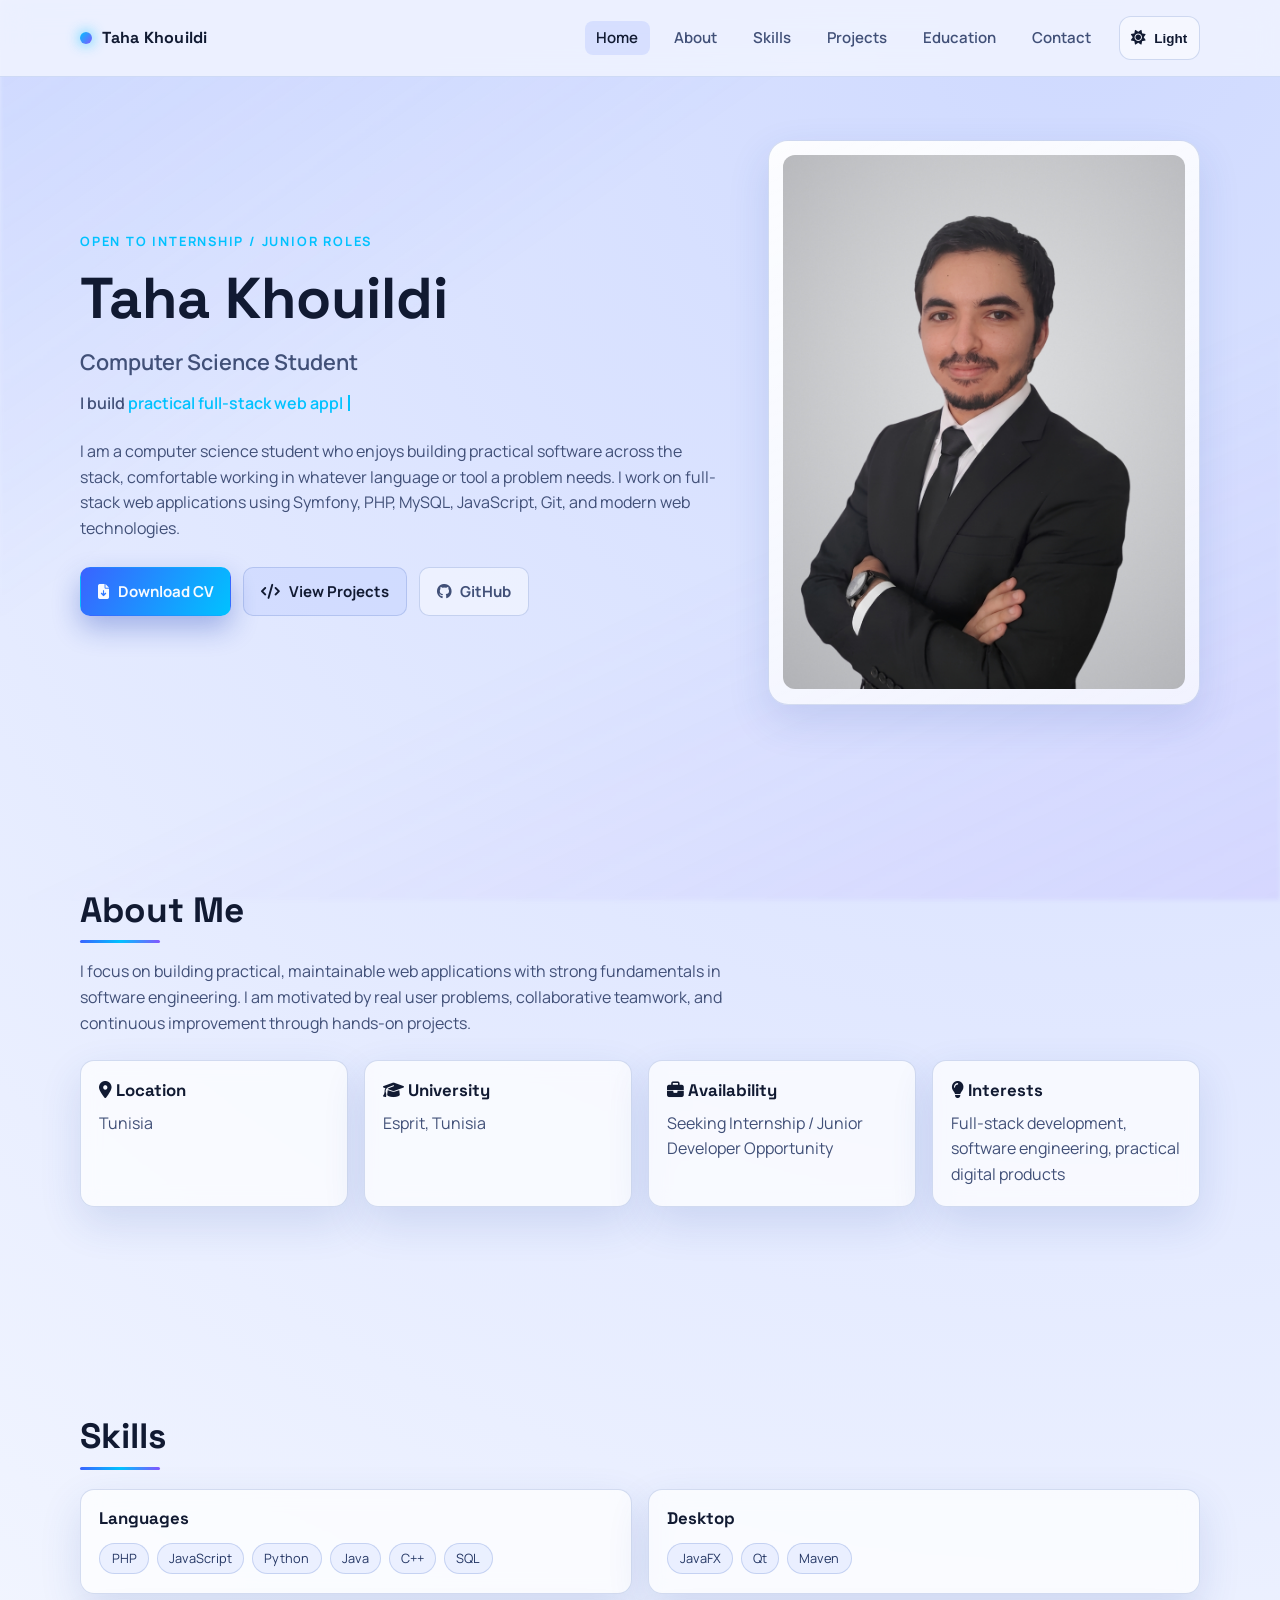
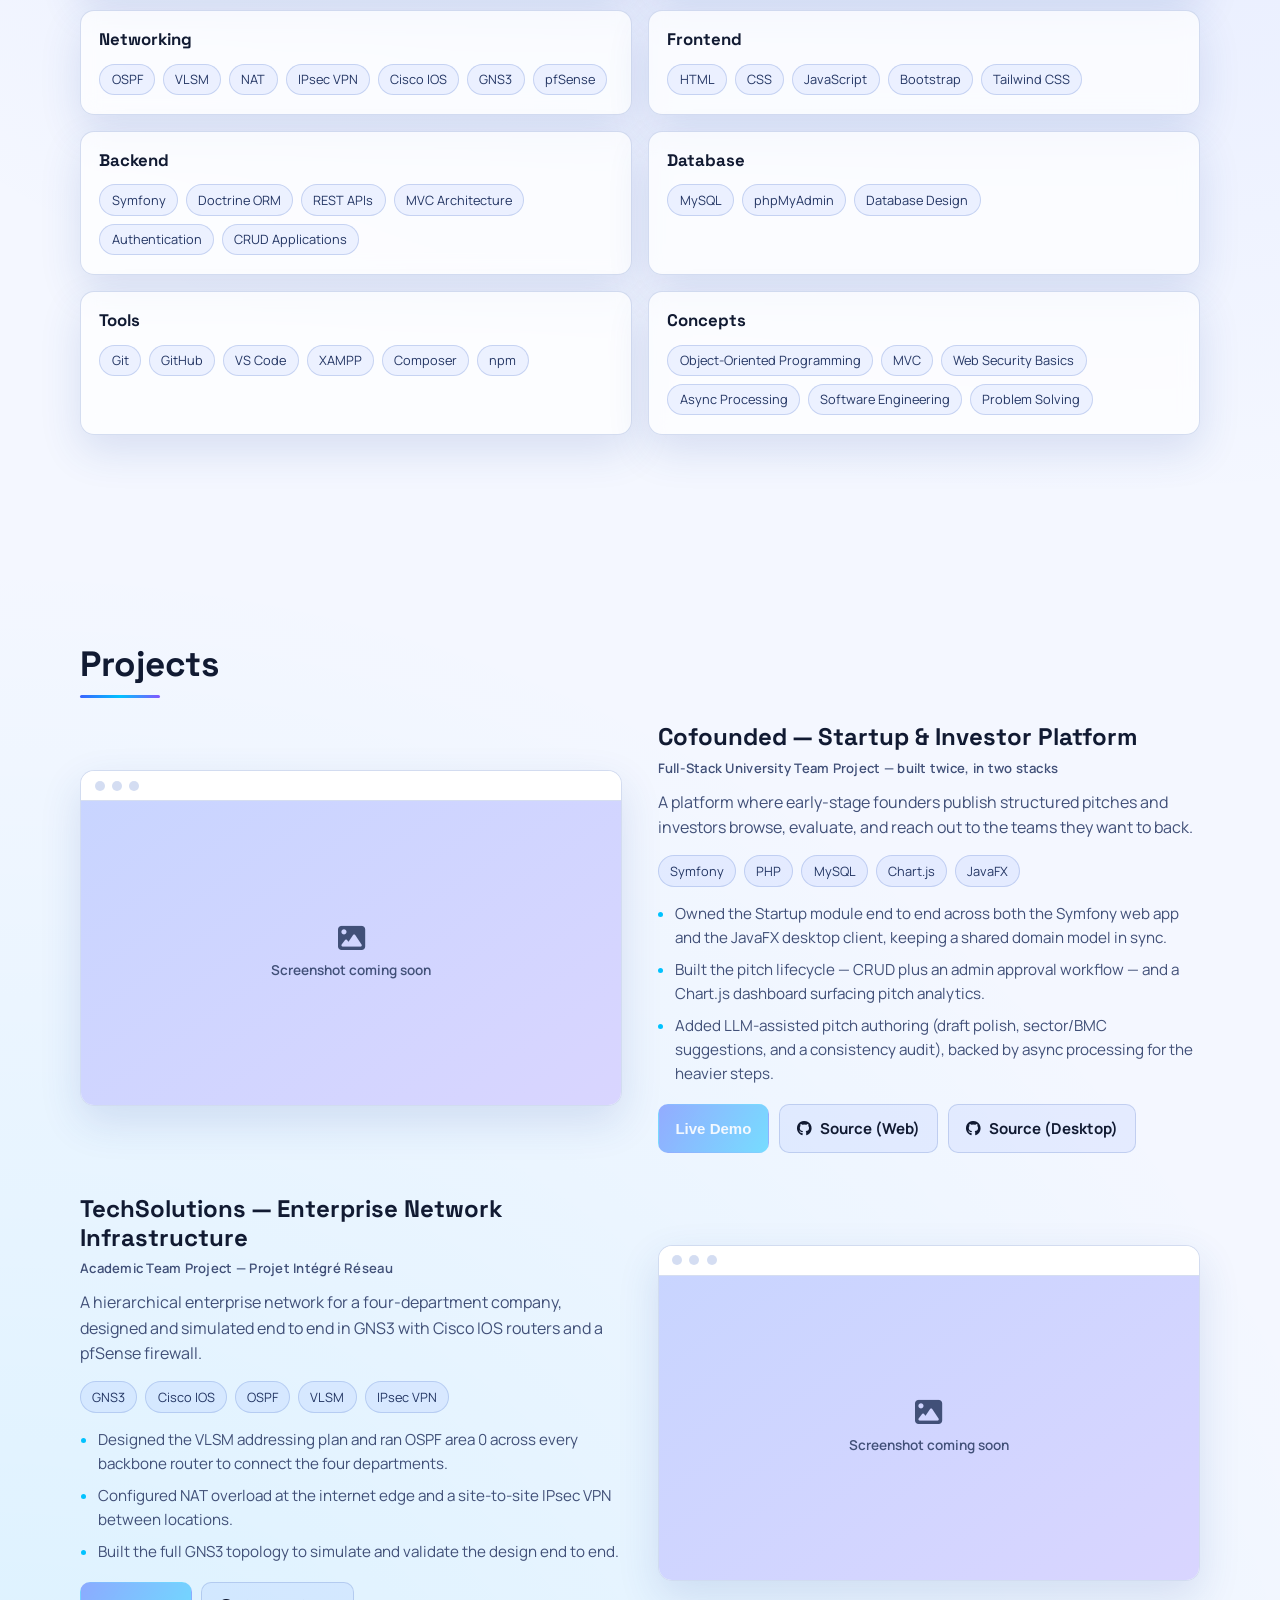
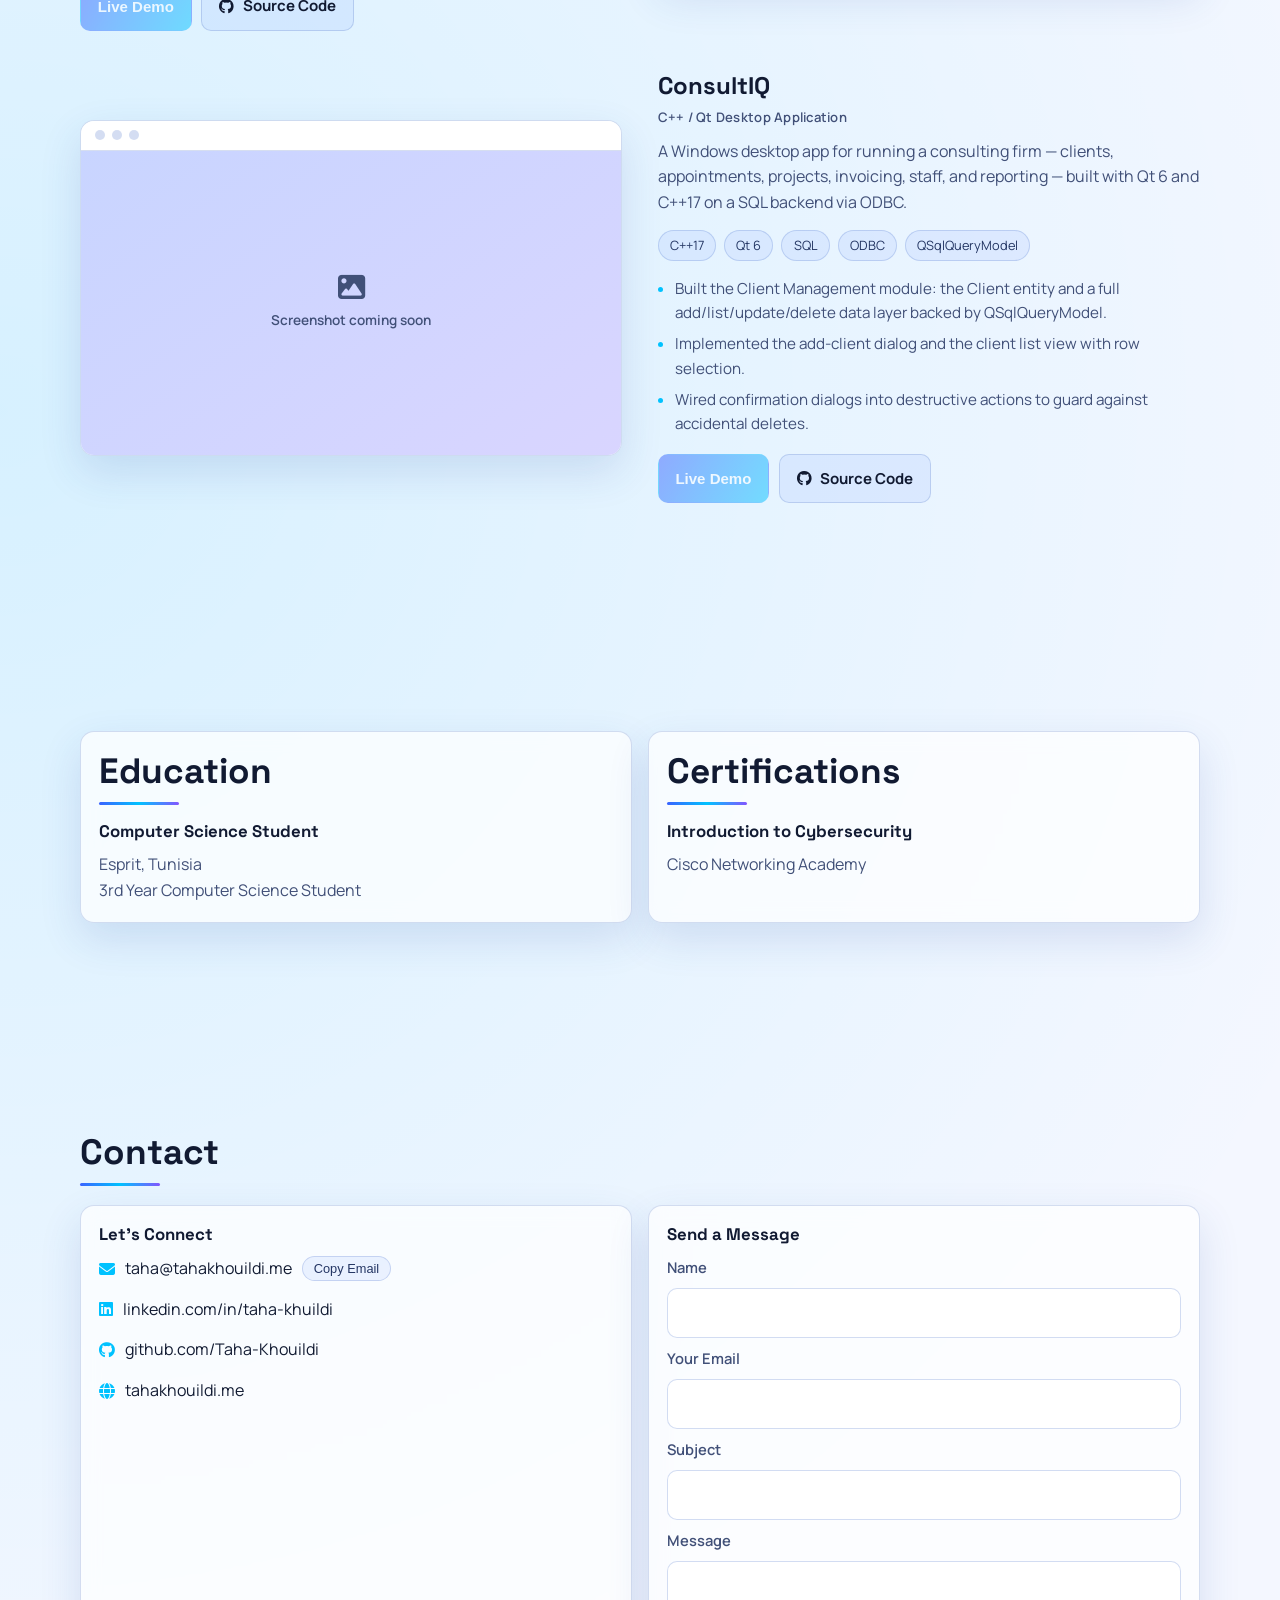
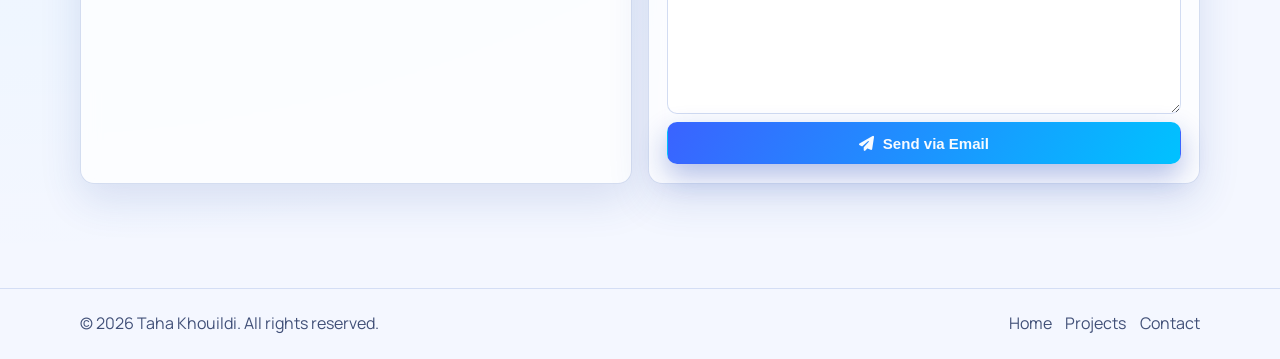
==== index.html @ d378e1e9 "ver 4" ====
<!DOCTYPE html>
<html lang="en">
<head>
  <meta charset="UTF-8" />
  <meta name="viewport" content="width=device-width, initial-scale=1" />
  <title>Taha Khouildi | Computer Science Student</title>
  <meta name="description" content="Portfolio of Taha Khouildi, a Computer Science student at Esprit, Tunisia, seeking an internship and building practical projects across full-stack web, desktop applications, and network infrastructure." />
  <meta name="keywords" content="Taha Khouildi, Computer Science, Internship, Junior Developer, Symfony, PHP, MySQL, JavaScript, Java, JavaFX, C++, Qt, Networking, Cisco, GNS3, Tunisia" />
  <meta name="author" content="Taha Khouildi" />
  <meta name="robots" content="index,follow" />
  <meta name="theme-color" content="#070b1a" />
  <link rel="canonical" href="https://tahakhouildi.me" />

  <meta property="og:type" content="website" />
  <meta property="og:title" content="Taha Khouildi | Computer Science Student" />
  <meta property="og:description" content="A computer science student seeking an internship, showcasing practical projects across full-stack web, desktop applications, and network infrastructure." />
  <meta property="og:url" content="https://tahakhouildi.me" />
  <meta property="og:site_name" content="Taha Khouildi Portfolio" />
  <meta property="og:image" content="https://tahakhouildi.me/assets/profile.jpg" />

  <meta name="twitter:card" content="summary_large_image" />
  <meta name="twitter:title" content="Taha Khouildi | Computer Science Student" />
  <meta name="twitter:description" content="Computer science student building practical projects across full-stack web, desktop applications, and network infrastructure." />
  <meta name="twitter:image" content="https://tahakhouildi.me/assets/profile.jpg" />

  <link rel="icon" href="assets/favicon.ico" type="image/x-icon" />

  <link rel="preconnect" href="https://fonts.googleapis.com" />
  <link rel="preconnect" href="https://fonts.gstatic.com" crossorigin />
  <link href="https://fonts.googleapis.com/css2?family=Space+Grotesk:wght@400;500;600;700&family=Manrope:wght@400;500;600;700&display=swap" rel="stylesheet" />
  <link rel="stylesheet" href="https://cdnjs.cloudflare.com/ajax/libs/font-awesome/6.5.2/css/all.min.css" crossorigin="anonymous" referrerpolicy="no-referrer" />
  <script>
    (function () {
      var storageKey = "portfolio-theme";
      var theme = "dark";
      try {
        var savedTheme = localStorage.getItem(storageKey);
        if (savedTheme === "dark" || savedTheme === "light") {
          theme = savedTheme;
        } else if (window.matchMedia && window.matchMedia("(prefers-color-scheme: light)").matches) {
          theme = "light";
        }
      } catch (error) {
        if (window.matchMedia && window.matchMedia("(prefers-color-scheme: light)").matches) {
          theme = "light";
        }
      }
      document.documentElement.setAttribute("data-theme", theme);
      var themeMeta = document.querySelector('meta[name="theme-color"]');
      if (themeMeta) {
        themeMeta.setAttribute("content", theme === "light" ? "#f4f7ff" : "#070b1a");
      }
    })();
  </script>
  <link rel="stylesheet" href="assets/css/styles.css" />
</head>
<body>
  <div class="site-bg" aria-hidden="true"></div>

  <header class="header" id="top">
    <nav class="nav container" aria-label="Primary">
      <a href="#home" class="brand" aria-label="Go to homepage">
        <span class="brand-dot"></span>
        <span>Taha Khouildi</span>
      </a>

      <ul class="nav-menu" id="navMenu">
        <li><a href="#home" class="nav-link active">Home</a></li>
        <li><a href="#about" class="nav-link">About</a></li>
        <li><a href="#skills" class="nav-link">Skills</a></li>
        <li><a href="#projects" class="nav-link">Projects</a></li>
        <li><a href="#education" class="nav-link">Education</a></li>
        <li><a href="#contact" class="nav-link">Contact</a></li>
      </ul>

      <div class="nav-controls">
        <button class="theme-toggle" id="themeToggle" type="button" aria-pressed="false" aria-label="Switch to light mode">
          <i class="fa-solid fa-moon theme-icon" aria-hidden="true"></i>
          <span class="theme-text">Dark</span>
        </button>

        <button class="nav-toggle" id="navToggle" aria-expanded="false" aria-controls="navMenu" aria-label="Open navigation menu">
          <span></span>
          <span></span>
          <span></span>
        </button>
      </div>
    </nav>
  </header>

  <main>
    <section class="hero section" id="home" aria-labelledby="hero-title">
      <div class="container hero-grid">
        <div class="hero-content reveal">
          <p class="eyebrow">Open to Internship / Junior Roles</p>
          <h1 id="hero-title">Taha Khouildi</h1>
          <p class="hero-subtitle">Computer Science Student</p>
          <p class="typing-wrap">
            <span class="typing-prefix">I build</span>
            <span id="typingText" aria-live="polite"></span>
            <span class="typing-caret" aria-hidden="true"></span>
          </p>
          <p class="hero-intro">
            I am a computer science student who enjoys building practical software across the stack, comfortable working in whatever language or tool a problem needs. I work on full-stack web applications using Symfony, PHP, MySQL, JavaScript, Git, and modern web technologies.
          </p>

          <div class="hero-actions">
            <a href="assets/Taha_Khouildi_CV.pdf" class="btn btn-primary" download>
              <i class="fa-solid fa-file-arrow-down" aria-hidden="true"></i>
              Download CV
            </a>
            <a href="#projects" class="btn btn-secondary">
              <i class="fa-solid fa-code" aria-hidden="true"></i>
              View Projects
            </a>
            <a href="https://github.com/Taha-Khouildi" target="_blank" rel="noopener noreferrer" class="btn btn-ghost">
              <i class="fa-brands fa-github" aria-hidden="true"></i>
              GitHub
            </a>
          </div>
        </div>

        <div class="hero-image-card reveal delay-1" role="img" aria-label="Profile image card for Taha Khouildi">
          <!-- Replace with your real image at assets/profile.jpg -->
          <img src="assets/profile.jpg" alt="Taha Khouildi" loading="eager" onerror="this.style.display='none'; this.parentElement.classList.add('fallback');" />
          <div class="img-fallback" aria-hidden="true">
            <i class="fa-solid fa-user"></i>
            <span>Profile Photo</span>
          </div>
        </div>
      </div>
    </section>

    <section class="section" id="about" aria-labelledby="about-title">
      <div class="container">
        <h2 class="section-title reveal" id="about-title">About Me</h2>
        <p class="section-intro reveal delay-1">
          I focus on building practical, maintainable web applications with strong fundamentals in software engineering. I am motivated by real user problems, collaborative teamwork, and continuous improvement through hands-on projects.
        </p>

        <div class="facts-grid">
          <article class="glass-card reveal">
            <h3><i class="fa-solid fa-location-dot" aria-hidden="true"></i> Location</h3>
            <p>Tunisia</p>
          </article>
          <article class="glass-card reveal delay-1">
            <h3><i class="fa-solid fa-graduation-cap" aria-hidden="true"></i> University</h3>
            <p>Esprit, Tunisia</p>
          </article>
          <article class="glass-card reveal delay-2">
            <h3><i class="fa-solid fa-briefcase" aria-hidden="true"></i> Availability</h3>
            <p>Seeking Internship / Junior Developer Opportunity</p>
          </article>
          <article class="glass-card reveal delay-3">
            <h3><i class="fa-solid fa-lightbulb" aria-hidden="true"></i> Interests</h3>
            <p>Full-stack development, software engineering, practical digital products</p>
          </article>
        </div>
      </div>
    </section>

    <section class="section" id="skills" aria-labelledby="skills-title">
      <div class="container">
        <h2 class="section-title reveal" id="skills-title">Skills</h2>
        <div class="skills-grid">
          <article class="glass-card reveal">
            <h3>Languages</h3>
            <div class="chip-wrap">
              <span class="chip">PHP</span>
              <span class="chip">JavaScript</span>
              <span class="chip">Python</span>
              <span class="chip">Java</span>
              <span class="chip">C++</span>
              <span class="chip">SQL</span>
            </div>
          </article>

          <article class="glass-card reveal">
            <h3>Desktop</h3>
            <div class="chip-wrap">
              <span class="chip">JavaFX</span>
              <span class="chip">Qt</span>
              <span class="chip">Maven</span>
            </div>
          </article>

          <article class="glass-card reveal">
            <h3>Networking</h3>
            <div class="chip-wrap">
              <span class="chip">OSPF</span>
              <span class="chip">VLSM</span>
              <span class="chip">NAT</span>
              <span class="chip">IPsec VPN</span>
              <span class="chip">Cisco IOS</span>
              <span class="chip">GNS3</span>
              <span class="chip">pfSense</span>
            </div>
          </article>

          <article class="glass-card reveal delay-1">
            <h3>Frontend</h3>
            <div class="chip-wrap">
              <span class="chip">HTML</span>
              <span class="chip">CSS</span>
              <span class="chip">JavaScript</span>
              <span class="chip">Bootstrap</span>
              <span class="chip">Tailwind CSS</span>
            </div>
          </article>

          <article class="glass-card reveal delay-2">
            <h3>Backend</h3>
            <div class="chip-wrap">
              <span class="chip">Symfony</span>
              <span class="chip">Doctrine ORM</span>
              <span class="chip">REST APIs</span>
              <span class="chip">MVC Architecture</span>
              <span class="chip">Authentication</span>
              <span class="chip">CRUD Applications</span>
            </div>
          </article>

          <article class="glass-card reveal">
            <h3>Database</h3>
            <div class="chip-wrap">
              <span class="chip">MySQL</span>
              <span class="chip">phpMyAdmin</span>
              <span class="chip">Database Design</span>
            </div>
          </article>

          <article class="glass-card reveal delay-1">
            <h3>Tools</h3>
            <div class="chip-wrap">
              <span class="chip">Git</span>
              <span class="chip">GitHub</span>
              <span class="chip">VS Code</span>
              <span class="chip">XAMPP</span>
              <span class="chip">Composer</span>
              <span class="chip">npm</span>
            </div>
          </article>

          <article class="glass-card reveal delay-2">
            <h3>Concepts</h3>
            <div class="chip-wrap">
              <span class="chip">Object-Oriented Programming</span>
              <span class="chip">MVC</span>
              <span class="chip">Web Security Basics</span>
              <span class="chip">Async Processing</span>
              <span class="chip">Software Engineering</span>
              <span class="chip">Problem Solving</span>
            </div>
          </article>
        </div>
      </div>
    </section>

    <section class="section" id="projects" aria-labelledby="projects-title">
      <div class="container">
        <h2 class="section-title reveal" id="projects-title">Projects</h2>
        <div class="feature-rows">
          <article class="feature-row reveal">
            <div class="feature-media">
              <div class="browser-frame">
                <div class="browser-bar" aria-hidden="true">
                  <span class="browser-dot"></span>
                  <span class="browser-dot"></span>
                  <span class="browser-dot"></span>
                </div>
                <div class="browser-viewport">
                  <!-- Add screenshot at assets/projects/startup-platform.png -->
                  <img src="assets/projects/startup-platform.png" alt="Screenshot of the Cofounded startup and investor platform" loading="lazy" onerror="this.style.display='none'; this.parentElement.classList.add('fallback');" />
                  <div class="media-fallback" aria-hidden="true">
                    <i class="fa-solid fa-image"></i>
                    <span>Screenshot coming soon</span>
                  </div>
                </div>
              </div>
            </div>
            <div class="feature-content">
              <h3>Cofounded — Startup &amp; Investor Platform</h3>
              <span class="project-subtitle">Full-Stack University Team Project — built twice, in two stacks</span>
              <p class="feature-hook">A platform where early-stage founders publish structured pitches and investors browse, evaluate, and reach out to the teams they want to back.</p>
              <div class="chip-wrap tech-chips">
                <span class="chip">Symfony</span>
                <span class="chip">PHP</span>
                <span class="chip">MySQL</span>
                <span class="chip">Chart.js</span>
                <span class="chip">JavaFX</span>
              </div>
              <ul class="outcome-list">
                <li>Owned the Startup module end to end across both the Symfony web app and the JavaFX desktop client, keeping a shared domain model in sync.</li>
                <li>Built the pitch lifecycle — CRUD plus an admin approval workflow — and a Chart.js dashboard surfacing pitch analytics.</li>
                <li>Added LLM-assisted pitch authoring (draft polish, sector/BMC suggestions, and a consistency audit), backed by async processing for the heavier steps.</li>
              </ul>
              <div class="project-links">
                <!-- TODO: add URL -->
                <button type="button" class="btn btn-primary" disabled aria-label="Live demo not available yet">Live Demo</button>
                <a href="https://github.com/Taha-Khouildi/Esprit-PIDEV-3A16-Cofounded-web" class="btn btn-secondary" target="_blank" rel="noopener noreferrer">
                  <i class="fa-brands fa-github" aria-hidden="true"></i>
                  Source (Web)
                </a>
                <a href="https://github.com/Taha-Khouildi/Esprit-PIDEV-3A16-Cofounded-java" class="btn btn-secondary" target="_blank" rel="noopener noreferrer">
                  <i class="fa-brands fa-github" aria-hidden="true"></i>
                  Source (Desktop)
                </a>
              </div>
            </div>
          </article>

          <article class="feature-row feature-row--reverse reveal">
            <div class="feature-media">
              <div class="browser-frame">
                <div class="browser-bar" aria-hidden="true">
                  <span class="browser-dot"></span>
                  <span class="browser-dot"></span>
                  <span class="browser-dot"></span>
                </div>
                <div class="browser-viewport">
                  <!-- Add screenshot at assets/projects/techsolutions-network.png -->
                  <img src="assets/projects/techsolutions-network.png" alt="GNS3 topology diagram of the TechSolutions enterprise network" loading="lazy" onerror="this.style.display='none'; this.parentElement.classList.add('fallback');" />
                  <div class="media-fallback" aria-hidden="true">
                    <i class="fa-solid fa-image"></i>
                    <span>Screenshot coming soon</span>
                  </div>
                </div>
              </div>
            </div>
            <div class="feature-content">
              <h3>TechSolutions — Enterprise Network Infrastructure</h3>
              <span class="project-subtitle">Academic Team Project — Projet Intégré Réseau</span>
              <p class="feature-hook">A hierarchical enterprise network for a four-department company, designed and simulated end to end in GNS3 with Cisco IOS routers and a pfSense firewall.</p>
              <div class="chip-wrap tech-chips">
                <span class="chip">GNS3</span>
                <span class="chip">Cisco IOS</span>
                <span class="chip">OSPF</span>
                <span class="chip">VLSM</span>
                <span class="chip">IPsec VPN</span>
              </div>
              <ul class="outcome-list">
                <li>Designed the VLSM addressing plan and ran OSPF area 0 across every backbone router to connect the four departments.</li>
                <li>Configured NAT overload at the internet edge and a site-to-site IPsec VPN between locations.</li>
                <li>Built the full GNS3 topology to simulate and validate the design end to end.</li>
              </ul>
              <div class="project-links">
                <!-- TODO: add URL -->
                <button type="button" class="btn btn-primary" disabled aria-label="Live demo not available yet">Live Demo</button>
                <a href="https://github.com/Taha-Khouildi/GNS3_pi_3A" class="btn btn-secondary" target="_blank" rel="noopener noreferrer">
                  <i class="fa-brands fa-github" aria-hidden="true"></i>
                  Source Code
                </a>
              </div>
            </div>
          </article>

          <article class="feature-row reveal">
            <div class="feature-media">
              <div class="browser-frame">
                <div class="browser-bar" aria-hidden="true">
                  <span class="browser-dot"></span>
                  <span class="browser-dot"></span>
                  <span class="browser-dot"></span>
                </div>
                <div class="browser-viewport">
                  <!-- Add screenshot at assets/projects/consultiq.png -->
                  <img src="assets/projects/consultiq.png" alt="Screenshot of the ConsultIQ consulting-firm desktop application" loading="lazy" onerror="this.style.display='none'; this.parentElement.classList.add('fallback');" />
                  <div class="media-fallback" aria-hidden="true">
                    <i class="fa-solid fa-image"></i>
                    <span>Screenshot coming soon</span>
                  </div>
                </div>
              </div>
            </div>
            <div class="feature-content">
              <h3>ConsultIQ</h3>
              <span class="project-subtitle">C++ / Qt Desktop Application</span>
              <p class="feature-hook">A Windows desktop app for running a consulting firm — clients, appointments, projects, invoicing, staff, and reporting — built with Qt 6 and C++17 on a SQL backend via ODBC.</p>
              <div class="chip-wrap tech-chips">
                <span class="chip">C++17</span>
                <span class="chip">Qt 6</span>
                <span class="chip">SQL</span>
                <span class="chip">ODBC</span>
                <span class="chip">QSqlQueryModel</span>
              </div>
              <ul class="outcome-list">
                <li>Built the Client Management module: the Client entity and a full add/list/update/delete data layer backed by QSqlQueryModel.</li>
                <li>Implemented the add-client dialog and the client list view with row selection.</li>
                <li>Wired confirmation dialogs into destructive actions to guard against accidental deletes.</li>
              </ul>
              <div class="project-links">
                <!-- TODO: add URL -->
                <button type="button" class="btn btn-primary" disabled aria-label="Live demo not available yet">Live Demo</button>
                <a href="https://github.com/Taha-Khouildi/ConsultIQ-gui-project-desktop-app" class="btn btn-secondary" target="_blank" rel="noopener noreferrer">
                  <i class="fa-brands fa-github" aria-hidden="true"></i>
                  Source Code
                </a>
              </div>
            </div>
          </article>
        </div>
      </div>
    </section>

    <section class="section" id="education" aria-labelledby="education-title">
      <div class="container two-col">
        <article class="glass-card reveal">
          <h2 class="section-title" id="education-title">Education</h2>
          <h3>Computer Science Student</h3>
          <p>Esprit, Tunisia</p>
          <p>3rd Year Computer Science Student</p>
        </article>

        <article class="glass-card reveal delay-1">
          <h2 class="section-title">Certifications</h2>
          <h3>Introduction to Cybersecurity</h3>
          <p>Cisco Networking Academy</p>
        </article>
      </div>
    </section>

    <section class="section" id="contact" aria-labelledby="contact-title">
      <div class="container">
        <h2 class="section-title reveal" id="contact-title">Contact</h2>
        <div class="contact-grid">
          <article class="glass-card reveal">
            <h3>Let's Connect</h3>
            <ul class="contact-list">
              <li>
                <i class="fa-solid fa-envelope" aria-hidden="true"></i>
                <a id="emailLink" href="mailto:taha@tahakhouildi.me">taha@tahakhouildi.me</a>
                <button type="button" id="copyEmailBtn" class="chip copy-btn" data-email="taha@tahakhouildi.me">Copy Email</button>
              </li>
              <li>
                <i class="fa-brands fa-linkedin" aria-hidden="true"></i>
                <a href="https://www.linkedin.com/in/taha-khuildi/" target="_blank" rel="noopener noreferrer">linkedin.com/in/taha-khuildi</a>
              </li>
              <li>
                <i class="fa-brands fa-github" aria-hidden="true"></i>
                <a href="https://github.com/Taha-Khouildi" target="_blank" rel="noopener noreferrer">github.com/Taha-Khouildi</a>
              </li>
              <li>
                <i class="fa-solid fa-globe" aria-hidden="true"></i>
                <a href="https://tahakhouildi.me" target="_blank" rel="noopener noreferrer">tahakhouildi.me</a>
              </li>
            </ul>
          </article>

          <article class="glass-card reveal delay-1">
            <h3>Send a Message</h3>
            <form id="contactForm" novalidate>
              <label for="name">Name</label>
              <input id="name" name="name" type="text" required autocomplete="name" />

              <label for="email">Your Email</label>
              <input id="email" name="email" type="email" required autocomplete="email" />

              <label for="subject">Subject</label>
              <input id="subject" name="subject" type="text" required />

              <label for="message">Message</label>
              <textarea id="message" name="message" rows="5" required></textarea>

              <button type="submit" class="btn btn-primary">
                <i class="fa-solid fa-paper-plane" aria-hidden="true"></i>
                Send via Email
              </button>
            </form>
          </article>
        </div>
      </div>
    </section>
  </main>

  <footer class="footer">
    <div class="container footer-content">
      <p>&copy; <span id="year"></span> Taha Khouildi. All rights reserved.</p>
      <div class="footer-links">
        <a href="#home">Home</a>
        <a href="#projects">Projects</a>
        <a href="#contact">Contact</a>
      </div>
    </div>
  </footer>

  <script src="assets/js/main.js" defer></script>
</body>
</html>
---- assets/css/styles.css ----
:root {
  --bg-main: #070b1a;
  --bg-soft: #0d1328;
  --surface: rgba(255, 255, 255, 0.06);
  --surface-strong: rgba(255, 255, 255, 0.1);
  --border: rgba(160, 189, 255, 0.24);
  --text-main: #eef4ff;
  --text-soft: #b2c0e6;
  --accent-a: #3a63ff;
  --accent-b: #00c2ff;
  --accent-c: #8256ff;
  --ok: #6fe4a8;
  --danger: #ff7d97;
  --shadow: 0 20px 60px rgba(3, 8, 24, 0.45);
  --radius-lg: 20px;
  --radius-md: 14px;
  --radius-sm: 10px;
  --container: 1120px;
  --header-h: 76px;
  --body-bg: radial-gradient(circle at 80% 0%, rgba(58, 99, 255, 0.14), transparent 45%), radial-gradient(circle at 0% 60%, rgba(0, 194, 255, 0.1), transparent 45%), #070b1a;
  --site-overlay: linear-gradient(130deg, rgba(130, 86, 255, 0.12), transparent 30%), linear-gradient(330deg, rgba(0, 194, 255, 0.1), transparent 35%);
  --header-bg: rgba(7, 11, 26, 0.68);
  --header-border: rgba(188, 210, 255, 0.1);
  --surface-card: rgba(255, 255, 255, 0.06);
  --surface-card-strong: rgba(255, 255, 255, 0.1);
  --nav-link-active-bg: rgba(255, 255, 255, 0.08);
  --nav-menu-mobile-bg: rgba(8, 14, 32, 0.96);
  --btn-secondary-bg: rgba(255, 255, 255, 0.09);
  --btn-ghost-bg: rgba(255, 255, 255, 0.02);
  --btn-ghost-border: rgba(178, 196, 240, 0.25);
  --chip-bg: rgba(255, 255, 255, 0.04);
  --chip-border: rgba(176, 199, 255, 0.28);
  --chip-text: #dce8ff;
  --input-bg: rgba(2, 9, 24, 0.7);
  --input-border: rgba(178, 196, 240, 0.24);
  --project-tag-text: #d8ebff;
  --project-tag-bg: rgba(58, 99, 255, 0.25);
  --project-tag-border: rgba(118, 152, 255, 0.44);
  --contribution-strong: #f2f7ff;
}

html[data-theme="light"] {
  --bg-main: #f4f7ff;
  --bg-soft: #ecf1ff;
  --surface: rgba(255, 255, 255, 0.72);
  --surface-strong: rgba(255, 255, 255, 0.9);
  --border: rgba(70, 105, 188, 0.22);
  --text-main: #111a32;
  --text-soft: #415078;
  --shadow: 0 16px 42px rgba(45, 80, 165, 0.14);
  --body-bg: radial-gradient(circle at 85% 0%, rgba(58, 99, 255, 0.2), transparent 40%), radial-gradient(circle at 0% 70%, rgba(0, 194, 255, 0.12), transparent 38%), #f4f7ff;
  --site-overlay: linear-gradient(145deg, rgba(58, 99, 255, 0.12), transparent 35%), linear-gradient(335deg, rgba(130, 86, 255, 0.1), transparent 40%);
  --header-bg: rgba(244, 247, 255, 0.78);
  --header-border: rgba(88, 124, 206, 0.2);
  --surface-card: rgba(255, 255, 255, 0.68);
  --surface-card-strong: rgba(255, 255, 255, 0.92);
  --nav-link-active-bg: rgba(58, 99, 255, 0.12);
  --nav-menu-mobile-bg: rgba(244, 247, 255, 0.98);
  --btn-secondary-bg: rgba(58, 99, 255, 0.08);
  --btn-ghost-bg: rgba(255, 255, 255, 0.45);
  --btn-ghost-border: rgba(70, 105, 188, 0.24);
  --chip-bg: rgba(58, 99, 255, 0.08);
  --chip-border: rgba(88, 124, 206, 0.26);
  --chip-text: #243664;
  --input-bg: rgba(255, 255, 255, 0.9);
  --input-border: rgba(94, 129, 207, 0.28);
  --project-tag-text: #1d3b83;
  --project-tag-bg: rgba(58, 99, 255, 0.16);
  --project-tag-border: rgba(58, 99, 255, 0.32);
  --contribution-strong: #10285c;
}

* {
  box-sizing: border-box;
}

html {
  scroll-behavior: smooth;
}

body {
  margin: 0;
  font-family: "Manrope", sans-serif;
  background: var(--body-bg);
  color: var(--text-main);
  line-height: 1.6;
  min-height: 100vh;
  transition: background-color 0.28s ease, color 0.28s ease;
}

img {
  max-width: 100%;
  display: block;
}

a {
  color: inherit;
  text-decoration: none;
}

.container {
  width: min(var(--container), calc(100% - 2rem));
  margin-inline: auto;
}

.site-bg {
  position: fixed;
  inset: 0;
  pointer-events: none;
  z-index: -1;
  background: var(--site-overlay);
  filter: blur(2px);
}

.header {
  position: fixed;
  top: 0;
  left: 0;
  right: 0;
  z-index: 1000;
  border-bottom: 1px solid var(--header-border);
  backdrop-filter: blur(14px);
  background: var(--header-bg);
}

.nav {
  display: flex;
  align-items: center;
  justify-content: space-between;
  min-height: var(--header-h);
  gap: 1rem;
}

.brand {
  display: inline-flex;
  align-items: center;
  gap: 0.65rem;
  font-family: "Space Grotesk", sans-serif;
  font-weight: 700;
  letter-spacing: 0.25px;
}

.brand-dot {
  width: 12px;
  height: 12px;
  border-radius: 50%;
  background: linear-gradient(130deg, var(--accent-b), var(--accent-c));
  box-shadow: 0 0 14px rgba(0, 194, 255, 0.85);
}

.nav-menu {
  display: flex;
  align-items: center;
  gap: 0.85rem;
  list-style: none;
  margin: 0;
  padding: 0;
  margin-left: auto;
}

.nav-link {
  padding: 0.4rem 0.7rem;
  border-radius: 8px;
  color: var(--text-soft);
  font-weight: 600;
  font-size: 0.94rem;
  transition: color 0.25s ease, background-color 0.25s ease;
}

.nav-link:hover,
.nav-link:focus-visible,
.nav-link.active {
  color: var(--text-main);
  background: var(--nav-link-active-bg);
}

.nav-controls {
  display: inline-flex;
  align-items: center;
  gap: 0.55rem;
}

.theme-toggle,
.nav-toggle {
  width: 44px;
  height: 44px;
  border: 1px solid var(--border);
  border-radius: 12px;
  background: var(--btn-ghost-bg);
  color: var(--text-main);
  cursor: pointer;
  padding: 0;
}

.theme-toggle {
  width: auto;
  min-width: 44px;
  padding: 0.52rem 0.74rem;
  display: inline-flex;
  align-items: center;
  justify-content: center;
  gap: 0.5rem;
  font-weight: 700;
  font-size: 0.84rem;
}

.theme-toggle:hover,
.theme-toggle:focus-visible,
.nav-toggle:hover,
.nav-toggle:focus-visible {
  transform: translateY(-1px);
  border-color: var(--accent-b);
}

.theme-icon {
  font-size: 0.92rem;
}

.nav-toggle {
  display: none;
}

.nav-toggle span {
  display: block;
  width: 20px;
  height: 2px;
  margin: 5px auto;
  background: var(--text-main);
  transition: transform 0.25s ease, opacity 0.25s ease;
}

.nav-open .nav-toggle span:nth-child(1) {
  transform: translateY(7px) rotate(45deg);
}

.nav-open .nav-toggle span:nth-child(2) {
  opacity: 0;
}

.nav-open .nav-toggle span:nth-child(3) {
  transform: translateY(-7px) rotate(-45deg);
}

.section {
  padding: 6.5rem 0;
}

.hero {
  padding-top: calc(var(--header-h) + 4rem);
  padding-bottom: 5rem;
}

.hero-grid {
  display: grid;
  grid-template-columns: 1.2fr 0.8fr;
  align-items: center;
  gap: 2.5rem;
}

.eyebrow {
  display: inline-block;
  margin: 0 0 0.75rem;
  font-size: 0.8rem;
  font-weight: 700;
  letter-spacing: 0.14em;
  text-transform: uppercase;
  color: var(--accent-b);
}

h1,
h2,
h3 {
  margin: 0;
  font-family: "Space Grotesk", sans-serif;
  line-height: 1.2;
}

h1 {
  font-size: clamp(2.2rem, 5vw, 3.6rem);
}

.hero-subtitle {
  margin: 0.75rem 0;
  font-size: clamp(1.02rem, 1.9vw, 1.35rem);
  color: var(--text-soft);
  font-weight: 600;
}

.typing-wrap {
  margin: 0.25rem 0 1rem;
  min-height: 2rem;
  font-weight: 600;
}

.typing-prefix {
  color: var(--text-soft);
}

#typingText {
  color: var(--accent-b);
}

.typing-caret {
  display: inline-block;
  width: 2px;
  height: 1rem;
  vertical-align: -2px;
  background: var(--accent-b);
  margin-left: 0.15rem;
  animation: blink 0.95s infinite;
}

@keyframes blink {
  50% {
    opacity: 0;
  }
}

.hero-intro,
.section-intro {
  color: var(--text-soft);
  max-width: 68ch;
}

.hero-actions {
  margin-top: 1.6rem;
  display: flex;
  flex-wrap: wrap;
  gap: 0.75rem;
}

.btn {
  display: inline-flex;
  align-items: center;
  justify-content: center;
  gap: 0.55rem;
  padding: 0.72rem 1.05rem;
  border-radius: 10px;
  border: 1px solid transparent;
  font-size: 0.94rem;
  font-weight: 700;
  cursor: pointer;
  transition: transform 0.2s ease, box-shadow 0.25s ease, background-color 0.25s ease, border-color 0.25s ease;
}

.btn:hover,
.btn:focus-visible {
  transform: translateY(-2px);
}

.btn-primary {
  background: linear-gradient(120deg, var(--accent-a), var(--accent-b));
  color: #f8fbff;
  box-shadow: 0 12px 28px rgba(18, 56, 179, 0.32);
}

.btn-secondary {
  background: var(--btn-secondary-bg);
  border-color: var(--border);
}

.btn-ghost {
  background: var(--btn-ghost-bg);
  border-color: var(--btn-ghost-border);
  color: var(--text-soft);
}

.hero-image-card {
  position: relative;
  border-radius: var(--radius-lg);
  border: 1px solid var(--border);
  padding: 0.9rem;
  background: linear-gradient(155deg, var(--surface-card-strong), var(--surface-card));
  box-shadow: var(--shadow);
  overflow: hidden;
}

.hero-image-card::before {
  content: "";
  position: absolute;
  inset: -40% -20% auto;
  height: 220px;
  background: radial-gradient(circle, rgba(0, 194, 255, 0.24), transparent 65%);
  pointer-events: none;
}

html[data-theme="light"] .hero-image-card::before {
  background: radial-gradient(circle, rgba(58, 99, 255, 0.2), transparent 65%);
}

.hero-image-card img,
.img-fallback {
  border-radius: calc(var(--radius-lg) - 8px);
  min-height: 380px;
  object-fit: cover;
}

.img-fallback {
  display: none;
  align-items: center;
  justify-content: center;
  flex-direction: column;
  gap: 0.65rem;
  background: linear-gradient(145deg, rgba(58, 99, 255, 0.2), rgba(130, 86, 255, 0.18));
  color: var(--text-soft);
}

.hero-image-card.fallback .img-fallback {
  display: flex;
}

.hero-image-card.fallback img {
  display: none;
}

.img-fallback i {
  font-size: 2rem;
}

.section-title {
  font-size: clamp(1.55rem, 3vw, 2.2rem);
  margin-bottom: 1rem;
}

.section-title::after {
  content: "";
  display: block;
  width: 80px;
  height: 3px;
  margin-top: 0.6rem;
  border-radius: 999px;
  background: linear-gradient(90deg, var(--accent-a), var(--accent-b), var(--accent-c));
}

.facts-grid,
.skills-grid,
.projects-grid,
.contact-grid,
.two-col {
  display: grid;
  gap: 1rem;
}

.facts-grid {
  grid-template-columns: repeat(4, minmax(0, 1fr));
  margin-top: 1.5rem;
}

.skills-grid {
  grid-template-columns: repeat(2, minmax(0, 1fr));
  margin-top: 1.2rem;
}

.projects-grid {
  grid-template-columns: repeat(3, minmax(0, 1fr));
  margin-top: 1.2rem;
}

.contact-grid,
.two-col {
  grid-template-columns: repeat(2, minmax(0, 1fr));
  margin-top: 1.2rem;
}

.glass-card,
.project-card {
  border-radius: var(--radius-md);
  border: 1px solid var(--border);
  background: var(--surface);
  backdrop-filter: blur(9px);
  box-shadow: var(--shadow);
  padding: 1.15rem;
}

.glass-card h3,
.project-card h3 {
  margin-bottom: 0.7rem;
  font-size: 1.05rem;
}

.glass-card p,
.project-card p {
  margin: 0;
  color: var(--text-soft);
}

.project-card {
  position: relative;
  overflow: hidden;
  transition: transform 0.28s ease, border-color 0.28s ease, box-shadow 0.28s ease;
}

.project-card::before {
  content: "";
  position: absolute;
  inset: -1px;
  background: linear-gradient(140deg, rgba(58, 99, 255, 0.2), rgba(0, 194, 255, 0), rgba(130, 86, 255, 0.18));
  opacity: 0;
  transition: opacity 0.28s ease;
  pointer-events: none;
}

.project-card:hover,
.project-card:focus-within {
  transform: translateY(-4px);
  border-color: rgba(183, 213, 255, 0.45);
}

.project-card:hover::before,
.project-card:focus-within::before {
  opacity: 1;
}

html[data-theme="light"] .project-card:hover,
html[data-theme="light"] .project-card:focus-within {
  border-color: rgba(58, 99, 255, 0.35);
}

.project-head {
  display: flex;
  flex-direction: column;
  align-items: flex-start;
  gap: 0.3rem;
  margin-bottom: 0.85rem;
}

.project-head h3 {
  margin-bottom: 0;
}

.project-subtitle {
  margin: 0;
  font-size: 0.82rem;
  font-weight: 600;
  letter-spacing: 0.02em;
  color: var(--text-soft);
}

.project-tag {
  border-radius: 999px;
  padding: 0.26rem 0.65rem;
  font-size: 0.72rem;
  font-weight: 700;
  letter-spacing: 0.03em;
  color: var(--project-tag-text);
  background: var(--project-tag-bg);
  border: 1px solid var(--project-tag-border);
  white-space: nowrap;
}

.chip-wrap {
  display: flex;
  flex-wrap: wrap;
  gap: 0.5rem;
  margin-top: 0.9rem;
}

.chip {
  display: inline-flex;
  align-items: center;
  border: 1px solid var(--chip-border);
  background: var(--chip-bg);
  border-radius: 999px;
  padding: 0.28rem 0.7rem;
  font-size: 0.8rem;
  color: var(--chip-text);
}

.tech-chips {
  margin-bottom: 0.95rem;
}

.contribution {
  margin-top: 0.3rem;
}

.contribution strong {
  color: var(--contribution-strong);
}

.project-links {
  display: flex;
  flex-wrap: wrap;
  gap: 0.6rem;
  margin-top: 1rem;
}

a[aria-disabled="true"] {
  pointer-events: none;
  opacity: 0.6;
}

/* ---------- Projects: alternating feature rows ---------- */
.feature-rows {
  display: grid;
  gap: 2.6rem;
  margin-top: 1.6rem;
}

.feature-row {
  display: grid;
  grid-template-columns: 1fr 1fr;
  align-items: center;
  gap: 2.2rem;
}

.feature-row--reverse .feature-media {
  order: 2;
}

.feature-media,
.feature-content {
  min-width: 0;
}

/* Pure-CSS browser chrome around the screenshot */
.browser-frame {
  border-radius: var(--radius-md);
  border: 1px solid var(--border);
  background: var(--surface-card);
  box-shadow: var(--shadow);
  overflow: hidden;
}

.browser-bar {
  display: flex;
  align-items: center;
  gap: 0.45rem;
  padding: 0.6rem 0.85rem;
  background: var(--surface-card-strong);
  border-bottom: 1px solid var(--border);
}

.browser-dot {
  width: 10px;
  height: 10px;
  border-radius: 50%;
  background: var(--chip-border);
}

.browser-viewport {
  position: relative;
  aspect-ratio: 16 / 9;
  background: var(--bg-soft);
}

.browser-viewport img {
  position: absolute;
  inset: 0;
  width: 100%;
  height: 100%;
  object-fit: cover;
}

.media-fallback {
  position: absolute;
  inset: 0;
  display: none;
  flex-direction: column;
  align-items: center;
  justify-content: center;
  gap: 0.5rem;
  color: var(--text-soft);
  background: linear-gradient(145deg, rgba(58, 99, 255, 0.2), rgba(130, 86, 255, 0.18));
}

.browser-viewport.fallback .media-fallback {
  display: flex;
}

.browser-viewport.fallback img {
  display: none;
}

.media-fallback i {
  font-size: 1.7rem;
}

.media-fallback span {
  font-size: 0.85rem;
  font-weight: 600;
}

/* Feature content column */
.feature-content h3 {
  font-size: clamp(1.15rem, 2.2vw, 1.5rem);
  margin-bottom: 0.35rem;
}

.feature-content .project-subtitle {
  display: block;
  margin-bottom: 0.7rem;
}

.feature-hook {
  margin: 0;
  color: var(--text-soft);
}

.outcome-list {
  margin: 0 0 1.1rem;
  padding-left: 1.1rem;
  display: grid;
  gap: 0.45rem;
}

.outcome-list li {
  color: var(--text-soft);
  font-size: 0.95rem;
}

.outcome-list li::marker {
  color: var(--accent-b);
}

.btn:disabled,
.btn[disabled] {
  cursor: not-allowed;
  opacity: 0.5;
  box-shadow: none;
}

.btn:disabled:hover,
.btn[disabled]:hover {
  transform: none;
}

/* Feature rows collapse to a single stacked column, image first */
@media (max-width: 900px) {
  .feature-row {
    grid-template-columns: 1fr;
    gap: 1.4rem;
  }

  .feature-row--reverse .feature-media {
    order: 0;
  }
}

.contact-list {
  margin: 0;
  padding: 0;
  list-style: none;
  display: grid;
  gap: 0.95rem;
}

.contact-list li {
  display: flex;
  align-items: center;
  flex-wrap: wrap;
  gap: 0.6rem;
}

.contact-list i {
  color: var(--accent-b);
}

.copy-btn {
  cursor: pointer;
}

form {
  display: grid;
  gap: 0.55rem;
}

label {
  font-weight: 600;
  font-size: 0.92rem;
  color: var(--text-soft);
}

input,
textarea {
  width: 100%;
  border: 1px solid var(--input-border);
  border-radius: var(--radius-sm);
  background: var(--input-bg);
  color: var(--text-main);
  padding: 0.7rem 0.75rem;
  font: inherit;
}

input:focus-visible,
textarea:focus-visible,
.btn:focus-visible,
.nav-toggle:focus-visible,
.theme-toggle:focus-visible,
.nav-link:focus-visible {
  outline: 2px solid var(--accent-b);
  outline-offset: 2px;
}

.footer {
  border-top: 1px solid var(--header-border);
  padding: 1.4rem 0;
  color: var(--text-soft);
}

.footer-content {
  display: flex;
  justify-content: space-between;
  align-items: center;
  gap: 1rem;
  flex-wrap: wrap;
}

.footer-content p {
  margin: 0;
}

.footer-links {
  display: flex;
  gap: 0.85rem;
}

.footer-links a:hover,
.footer-links a:focus-visible {
  color: var(--text-main);
}

.reveal {
  opacity: 0;
  transform: translateY(18px);
  transition: opacity 0.55s ease, transform 0.55s ease;
}

.reveal.visible {
  opacity: 1;
  transform: translateY(0);
}

.delay-1 {
  transition-delay: 0.08s;
}

.delay-2 {
  transition-delay: 0.16s;
}

.delay-3 {
  transition-delay: 0.24s;
}

@media (max-width: 1024px) {
  .hero-grid,
  .projects-grid,
  .facts-grid,
  .skills-grid,
  .contact-grid,
  .two-col {
    grid-template-columns: repeat(2, minmax(0, 1fr));
  }

  .projects-grid {
    grid-template-columns: repeat(2, minmax(0, 1fr));
  }

  .hero-image-card img,
  .img-fallback {
    min-height: 320px;
  }
}

@media (max-width: 760px) {
  :root {
    --header-h: 72px;
  }

  .section {
    padding: 5.2rem 0;
  }

  .hero {
    padding-top: calc(var(--header-h) + 2.2rem);
  }

  .theme-text {
    display: none;
  }

  .theme-toggle {
    width: 44px;
    padding: 0;
  }

  .nav-toggle {
    display: inline-block;
  }

  .nav-menu {
    position: absolute;
    top: calc(100% + 0.55rem);
    left: 1rem;
    right: 1rem;
    display: grid;
    gap: 0.4rem;
    padding: 0.7rem;
    border-radius: 14px;
    border: 1px solid var(--border);
    background: var(--nav-menu-mobile-bg);
    box-shadow: var(--shadow);
    opacity: 0;
    visibility: hidden;
    transform: translateY(-8px);
    transition: opacity 0.24s ease, transform 0.24s ease, visibility 0.24s ease;
    margin-left: 0;
  }

  .nav-open .nav-menu {
    opacity: 1;
    visibility: visible;
    transform: translateY(0);
  }

  .hero-grid,
  .facts-grid,
  .skills-grid,
  .projects-grid,
  .contact-grid,
  .two-col {
    grid-template-columns: 1fr;
  }

  .hero-actions {
    gap: 0.55rem;
  }

  .btn {
    width: 100%;
  }

  .project-head {
    align-items: flex-start;
    flex-direction: column;
  }

  .contact-list li {
    align-items: flex-start;
  }
}

@media (prefers-reduced-motion: reduce) {
  html {
    scroll-behavior: auto;
  }

  *,
  *::before,
  *::after {
    animation: none !important;
    transition: none !important;
  }

  .reveal {
    opacity: 1;
    transform: none;
  }
}
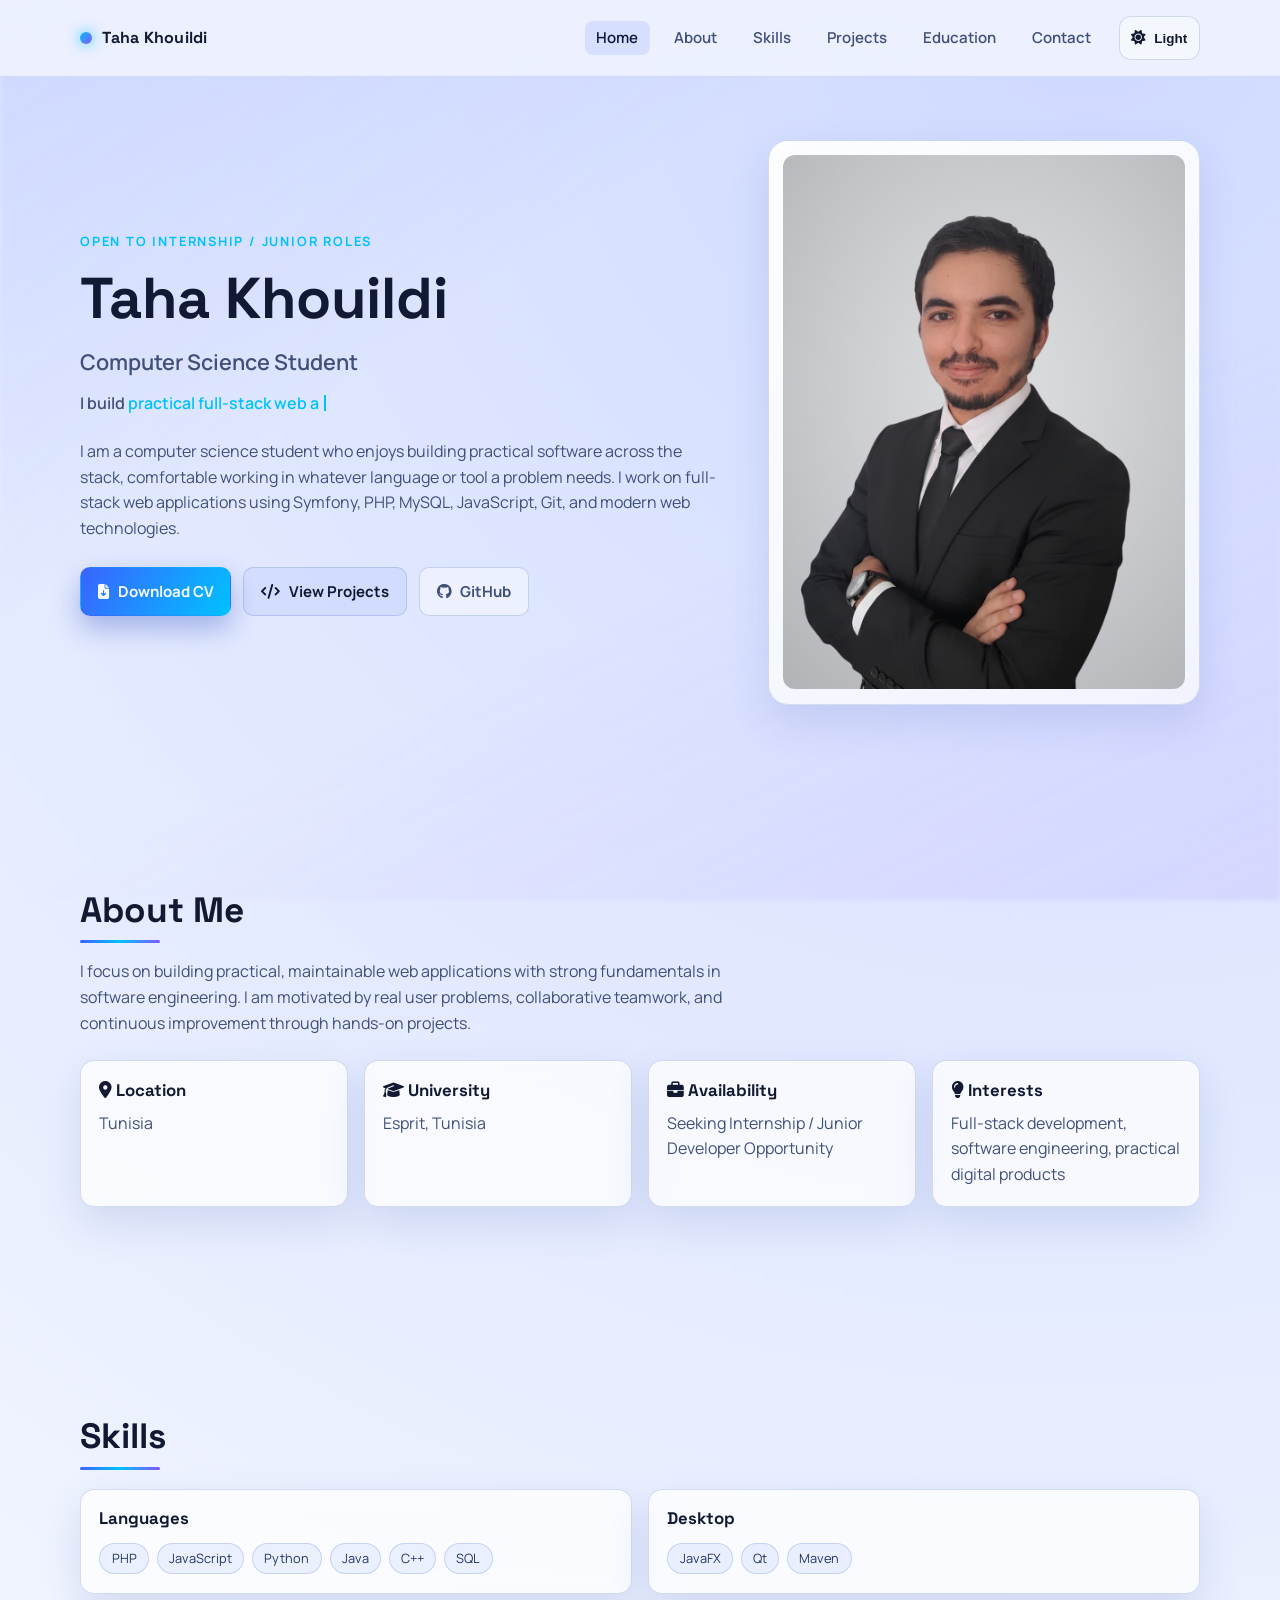
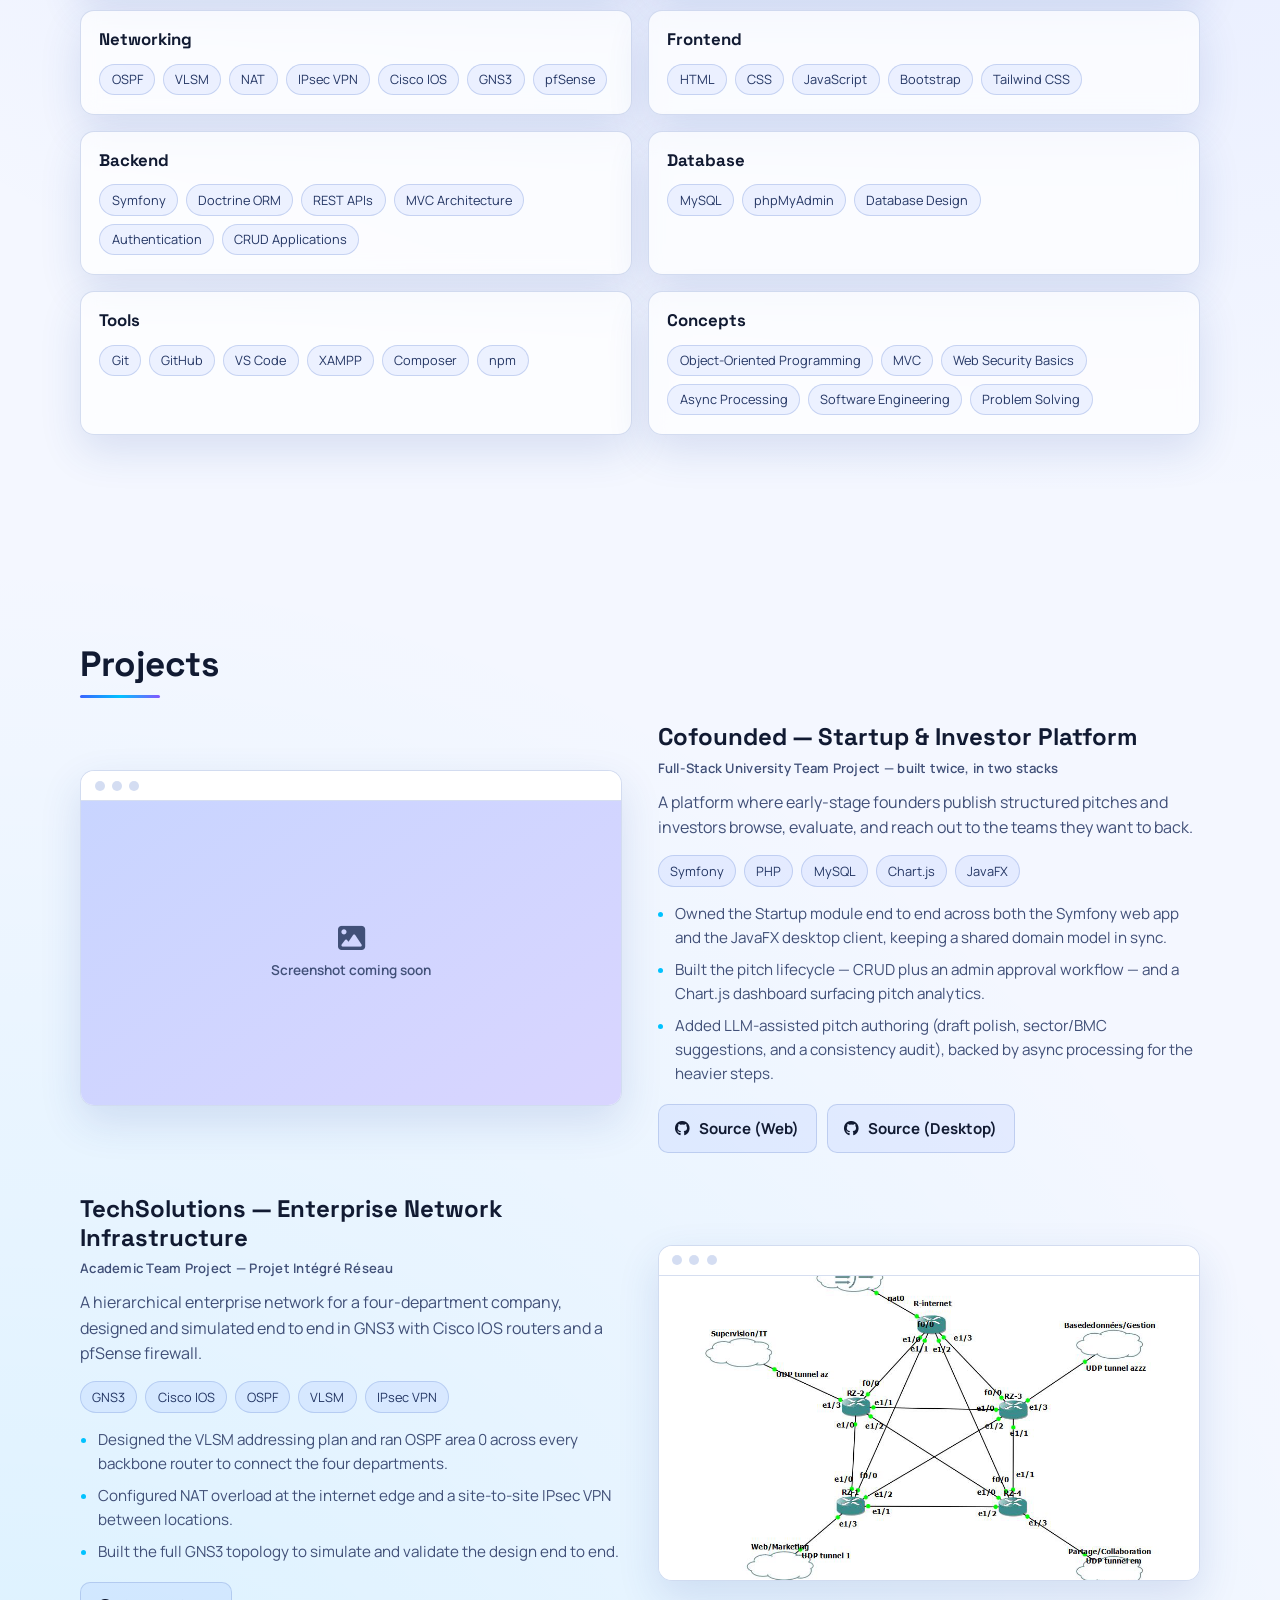
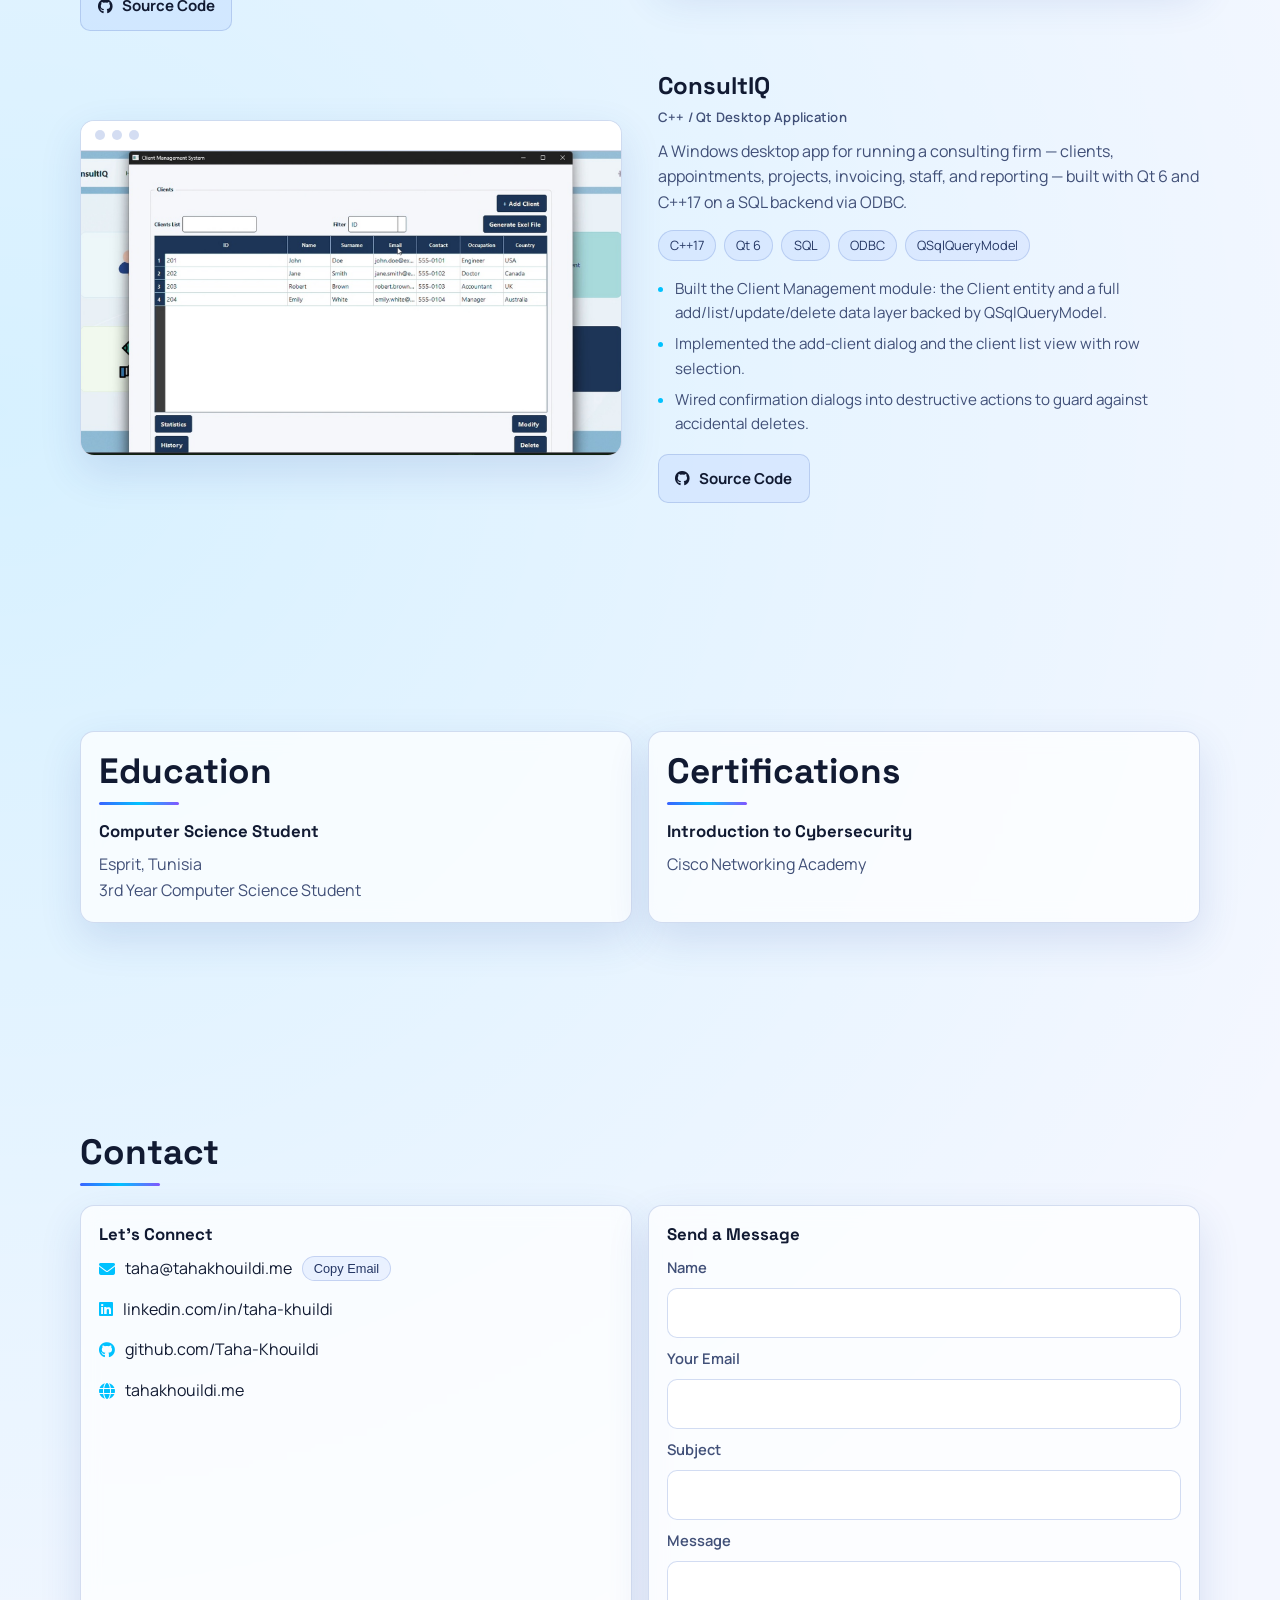
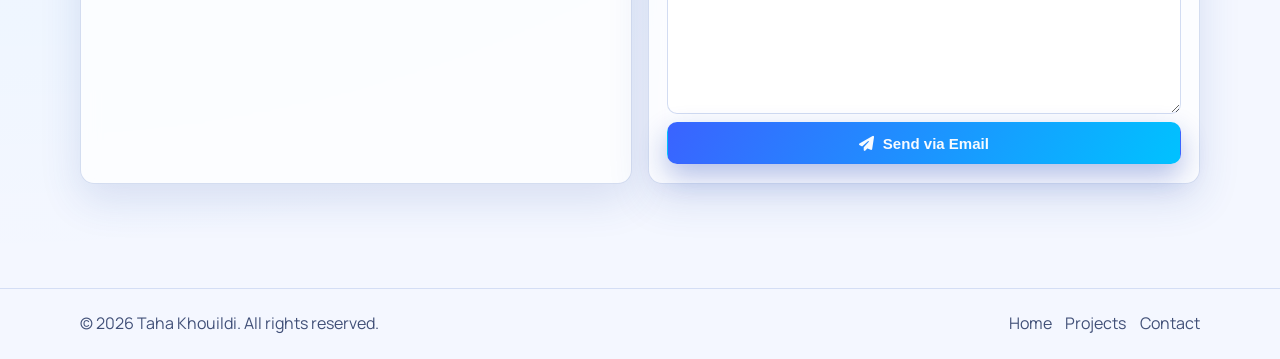
==== commit 3a3d2c89: "gns3 image" ====
--- a/index.html
+++ b/index.html
@@ -295,8 +295,6 @@
                 <li>Added LLM-assisted pitch authoring (draft polish, sector/BMC suggestions, and a consistency audit), backed by async processing for the heavier steps.</li>
               </ul>
               <div class="project-links">
-                <!-- TODO: add URL -->
-                <button type="button" class="btn btn-primary" disabled aria-label="Live demo not available yet">Live Demo</button>
                 <a href="https://github.com/Taha-Khouildi/Esprit-PIDEV-3A16-Cofounded-web" class="btn btn-secondary" target="_blank" rel="noopener noreferrer">
                   <i class="fa-brands fa-github" aria-hidden="true"></i>
                   Source (Web)
@@ -344,8 +342,6 @@
                 <li>Built the full GNS3 topology to simulate and validate the design end to end.</li>
               </ul>
               <div class="project-links">
-                <!-- TODO: add URL -->
-                <button type="button" class="btn btn-primary" disabled aria-label="Live demo not available yet">Live Demo</button>
                 <a href="https://github.com/Taha-Khouildi/GNS3_pi_3A" class="btn btn-secondary" target="_blank" rel="noopener noreferrer">
                   <i class="fa-brands fa-github" aria-hidden="true"></i>
                   Source Code
@@ -389,8 +385,6 @@
                 <li>Wired confirmation dialogs into destructive actions to guard against accidental deletes.</li>
               </ul>
               <div class="project-links">
-                <!-- TODO: add URL -->
-                <button type="button" class="btn btn-primary" disabled aria-label="Live demo not available yet">Live Demo</button>
                 <a href="https://github.com/Taha-Khouildi/ConsultIQ-gui-project-desktop-app" class="btn btn-secondary" target="_blank" rel="noopener noreferrer">
                   <i class="fa-brands fa-github" aria-hidden="true"></i>
                   Source Code
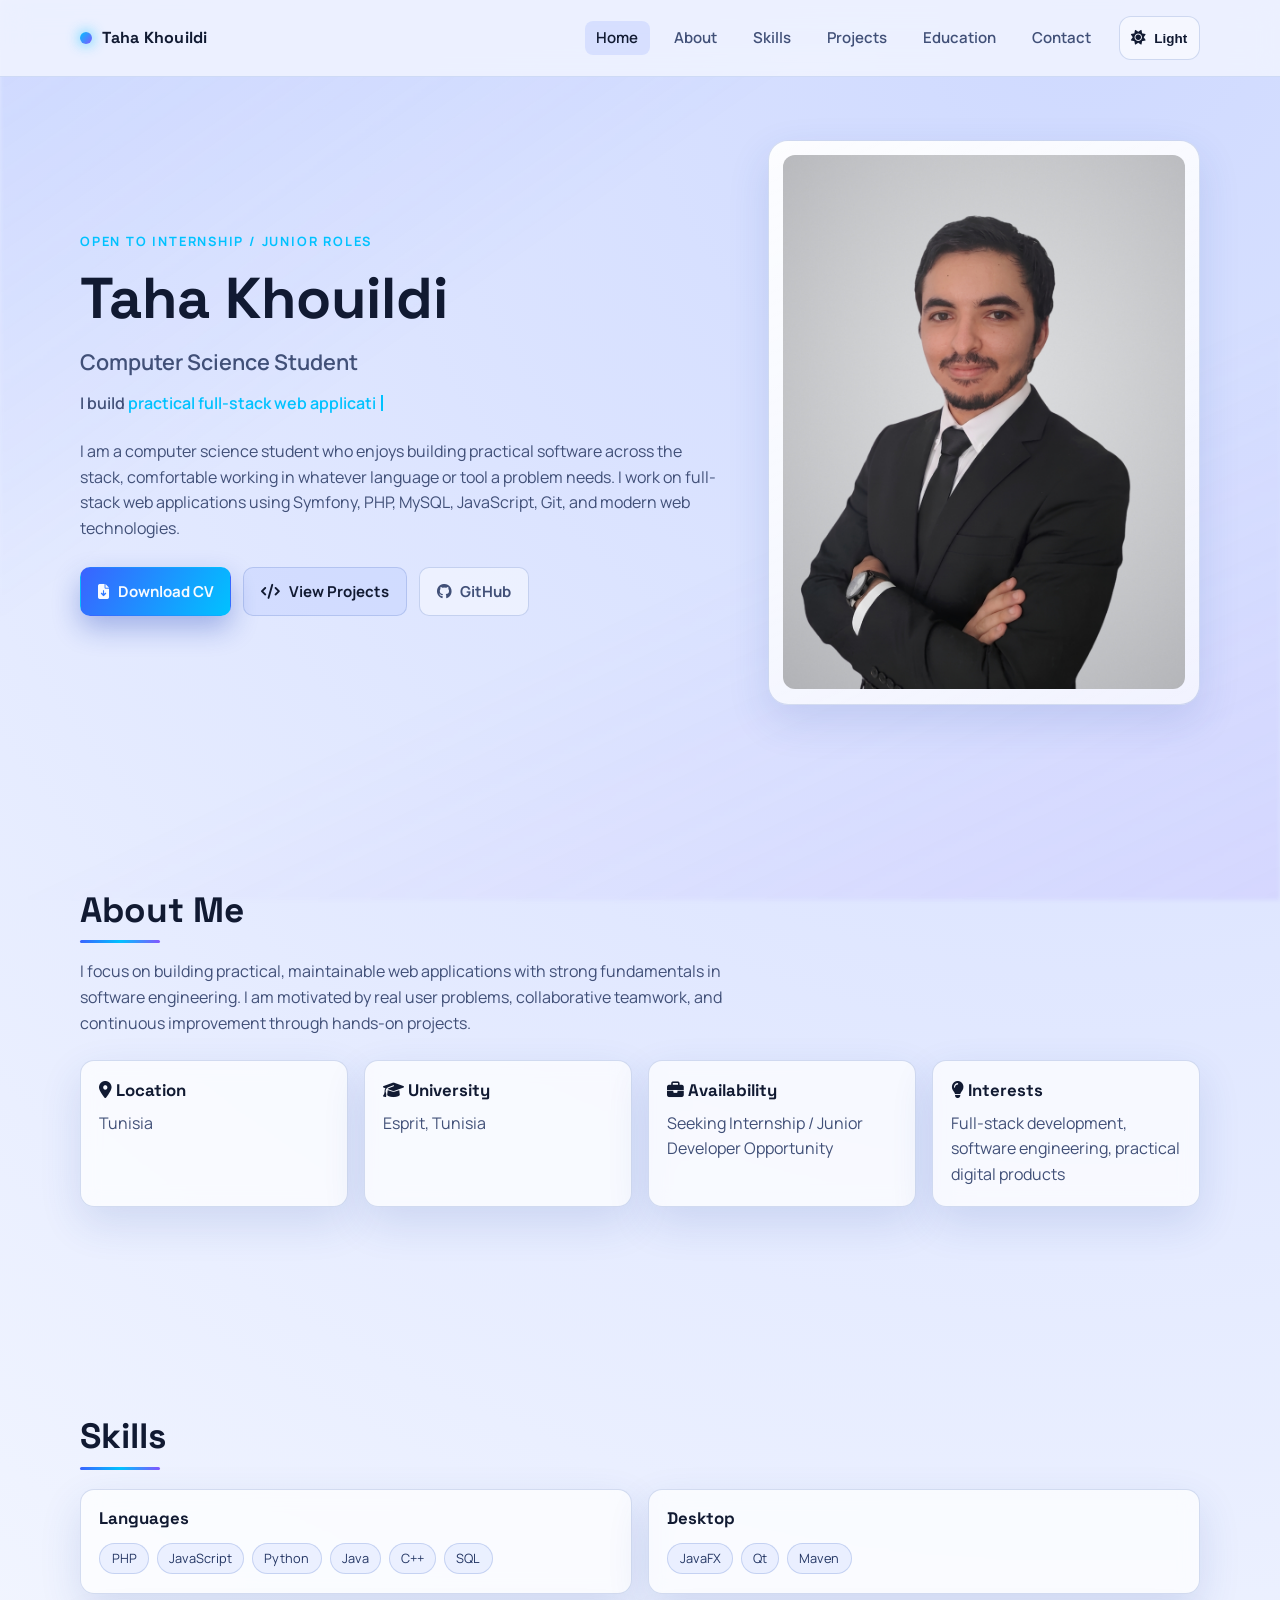
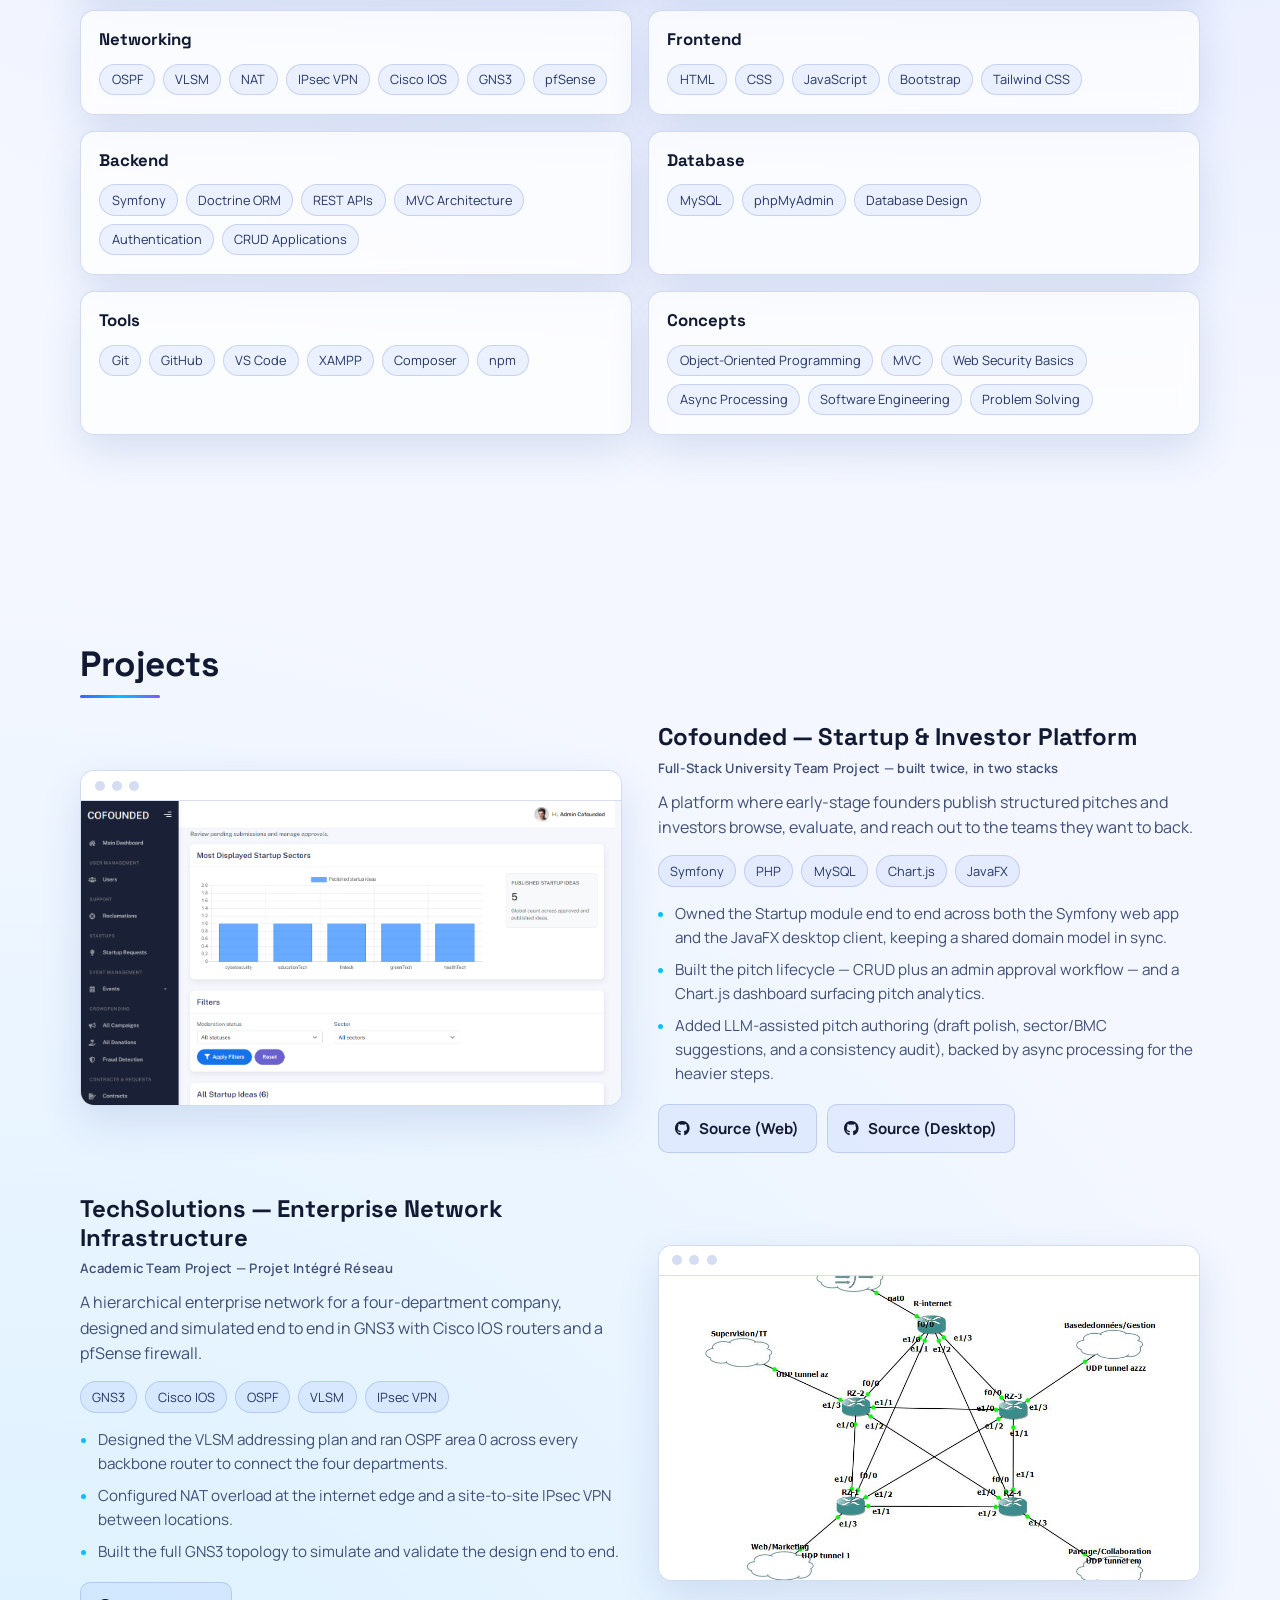
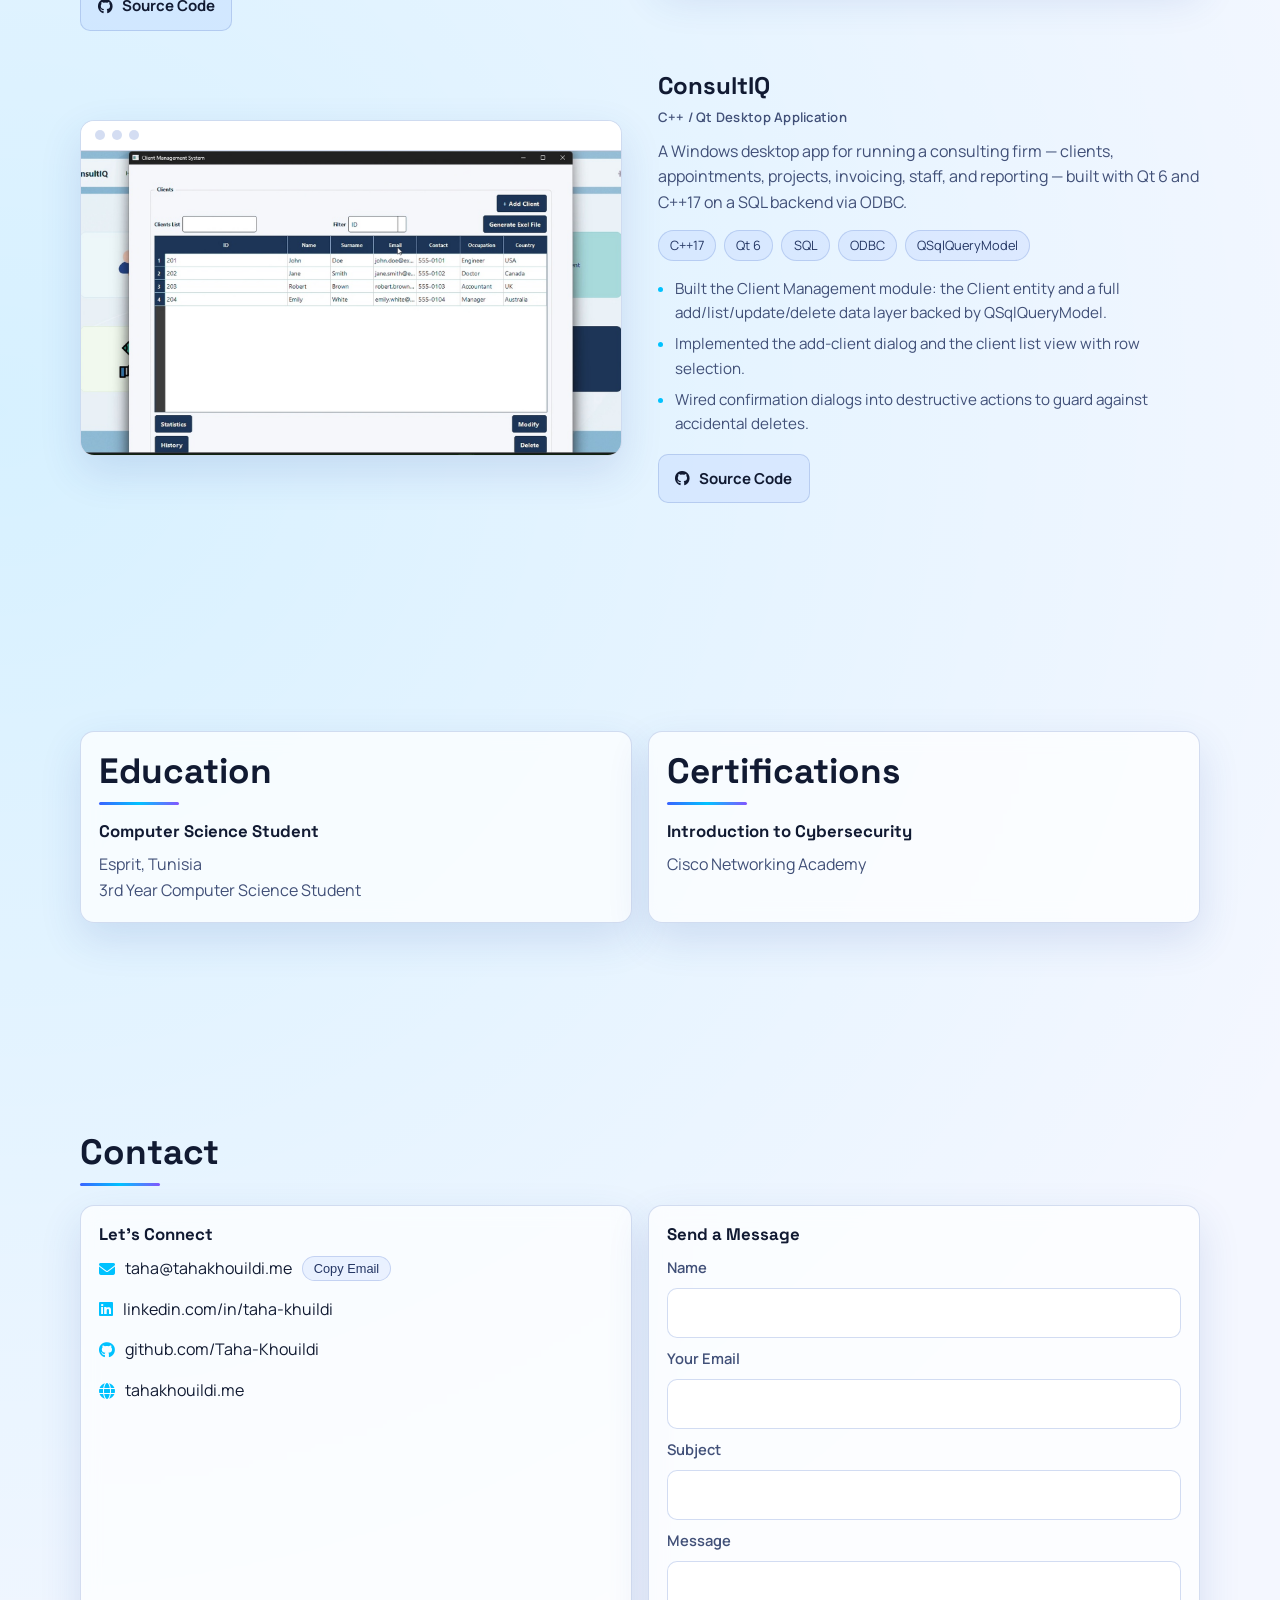
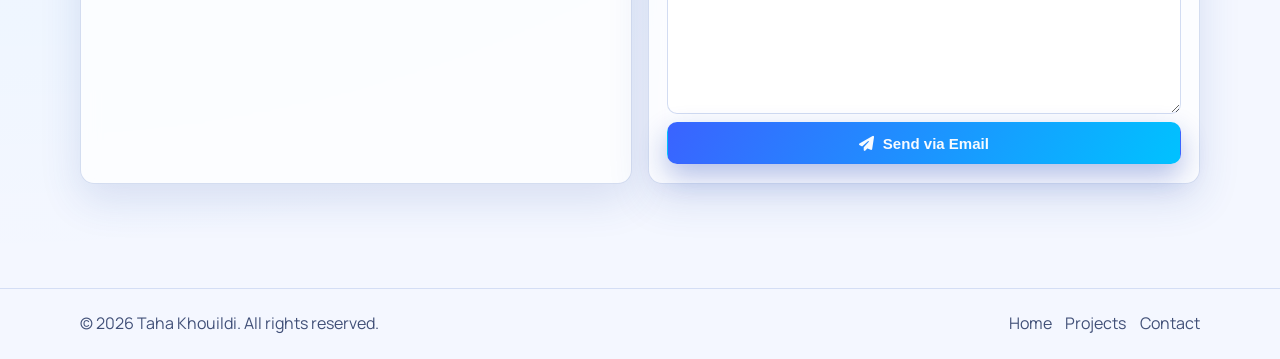
==== commit 45e0b3d2: "cofounded image" ====
--- a/index.html
+++ b/index.html
@@ -269,8 +269,7 @@
                   <span class="browser-dot"></span>
                 </div>
                 <div class="browser-viewport">
-                  <!-- Add screenshot at assets/projects/startup-platform.png -->
-                  <img src="assets/projects/startup-platform.png" alt="Screenshot of the Cofounded startup and investor platform" loading="lazy" onerror="this.style.display='none'; this.parentElement.classList.add('fallback');" />
+                  <img src="assets/projects/admin-startups.png" alt="Cofounded admin dashboard showing the startup sectors chart, published-ideas stat, and startup moderation queue" loading="lazy" onerror="this.style.display='none'; this.parentElement.classList.add('fallback');" />
                   <div class="media-fallback" aria-hidden="true">
                     <i class="fa-solid fa-image"></i>
                     <span>Screenshot coming soon</span>
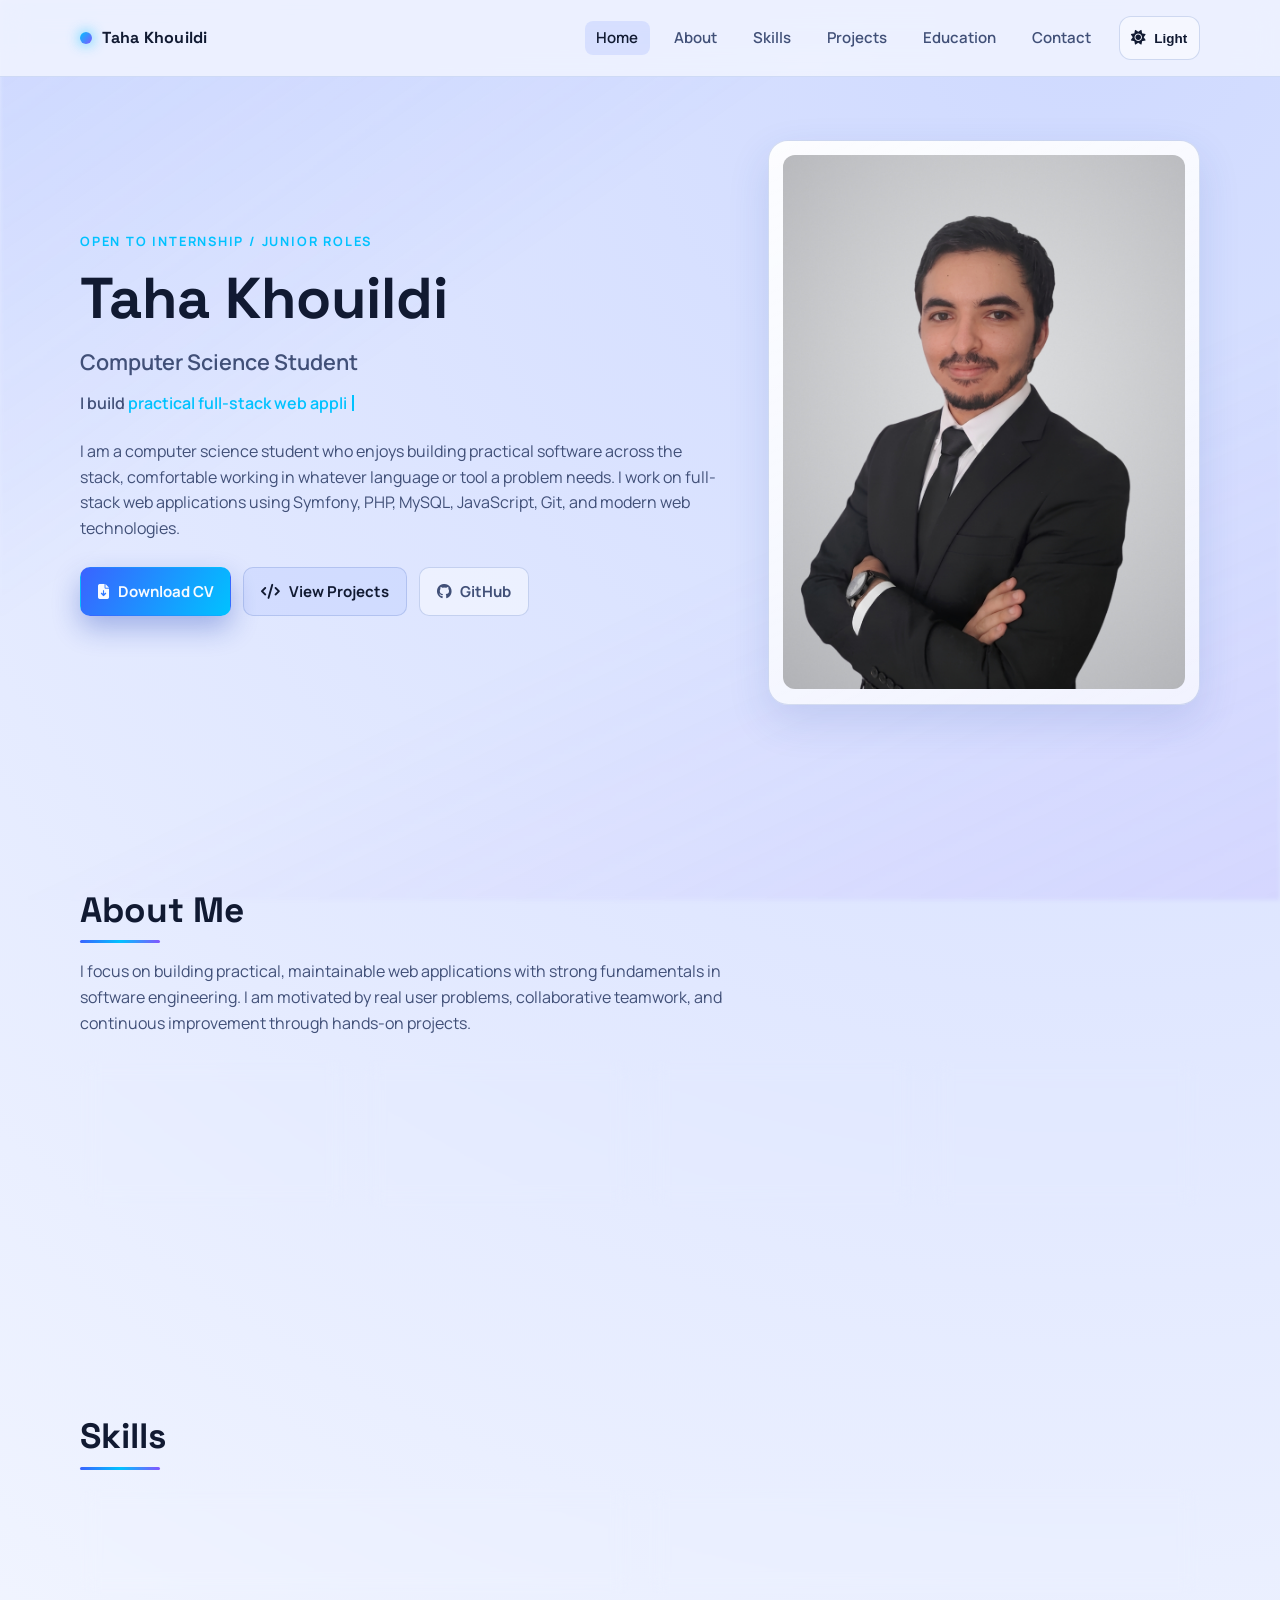
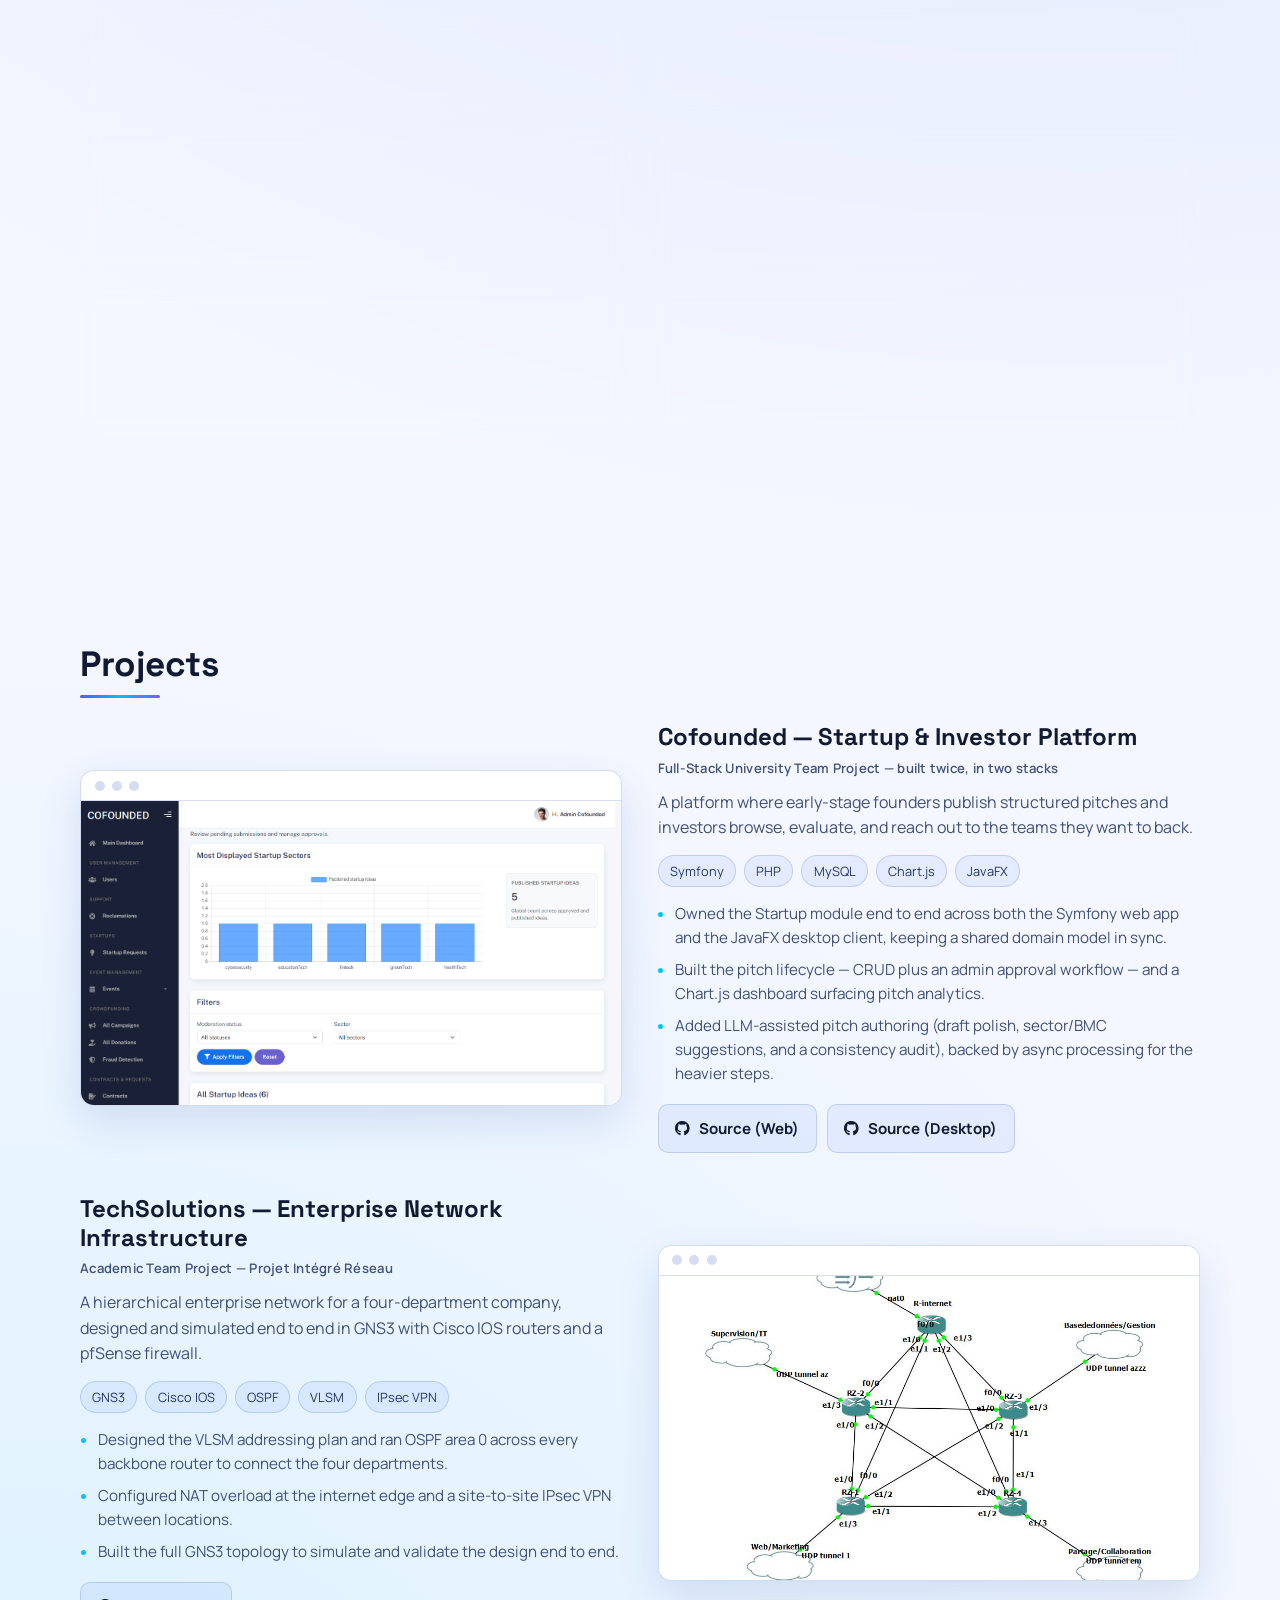
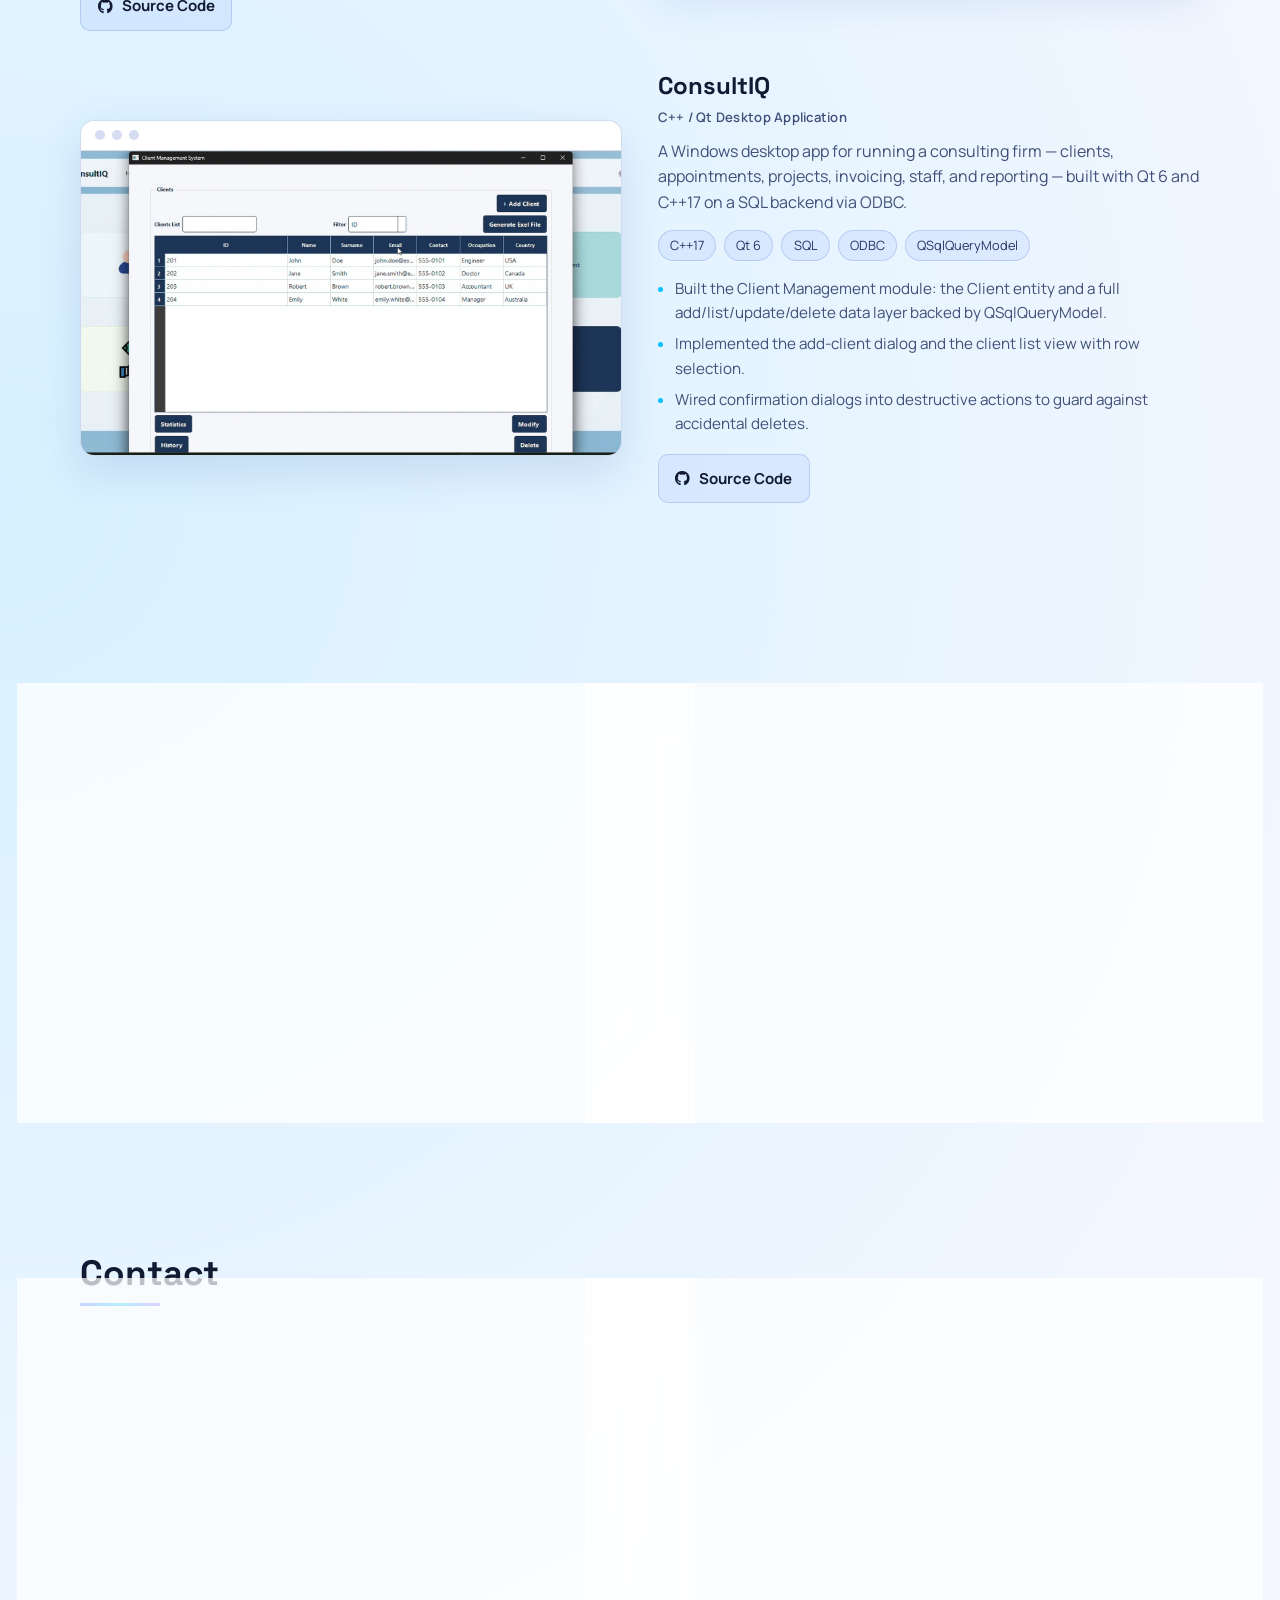
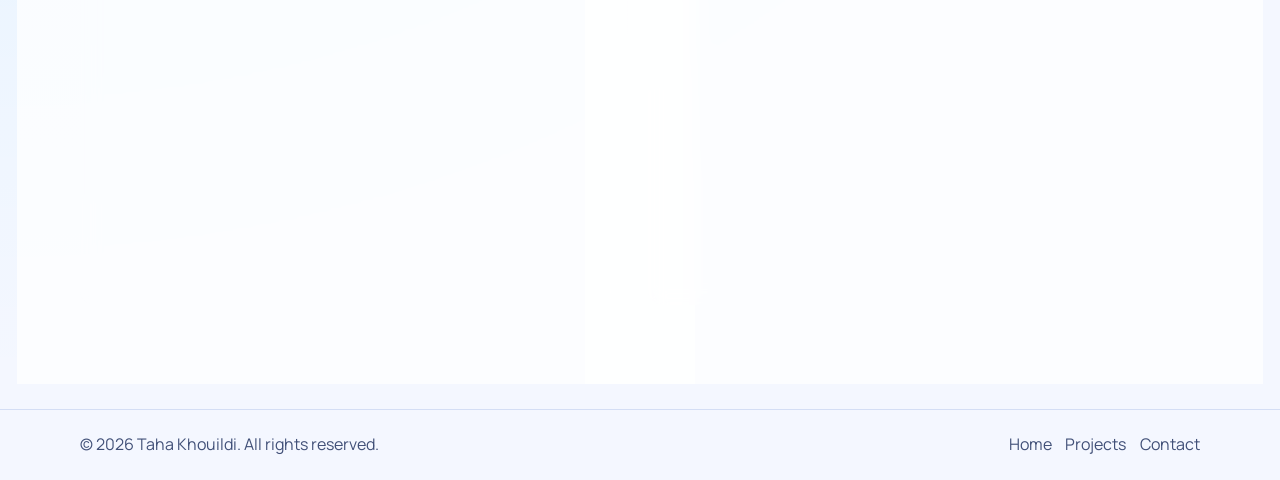
==== commit 68918e80: "cof certif" ====
--- a/index.html
+++ b/index.html
@@ -406,8 +406,16 @@
 
         <article class="glass-card reveal delay-1">
           <h2 class="section-title">Certifications</h2>
-          <h3>Introduction to Cybersecurity</h3>
-          <p>Cisco Networking Academy</p>
+          <div class="cert-item">
+            <h3>Introduction to Cybersecurity</h3>
+            <p>Cisco Networking Academy</p>
+            <p class="cert-meta">Issued Jul 2025 · Credential ID cb709823-33fd-40fd-9e19-e04ff0c49ca9</p>
+          </div>
+          <div class="cert-item">
+            <h3>Networking Basics</h3>
+            <p>Cisco Networking Academy</p>
+            <p class="cert-meta">Issued Sep 2025 · Credential ID 74f5709a-ffa3-4cf4-a1fb-fb49364136b2</p>
+          </div>
         </article>
       </div>
     </section>
--- a/assets/css/styles.css
+++ b/assets/css/styles.css
@@ -484,6 +484,18 @@
   color: var(--text-soft);
 }
 
+.cert-item + .cert-item {
+  margin-top: 1.1rem;
+  padding-top: 1.1rem;
+  border-top: 1px solid var(--border);
+}
+
+.cert-item .cert-meta {
+  margin-top: 0.35rem;
+  font-size: 0.82rem;
+  word-break: break-word;
+}
+
 .project-card {
   position: relative;
   overflow: hidden;
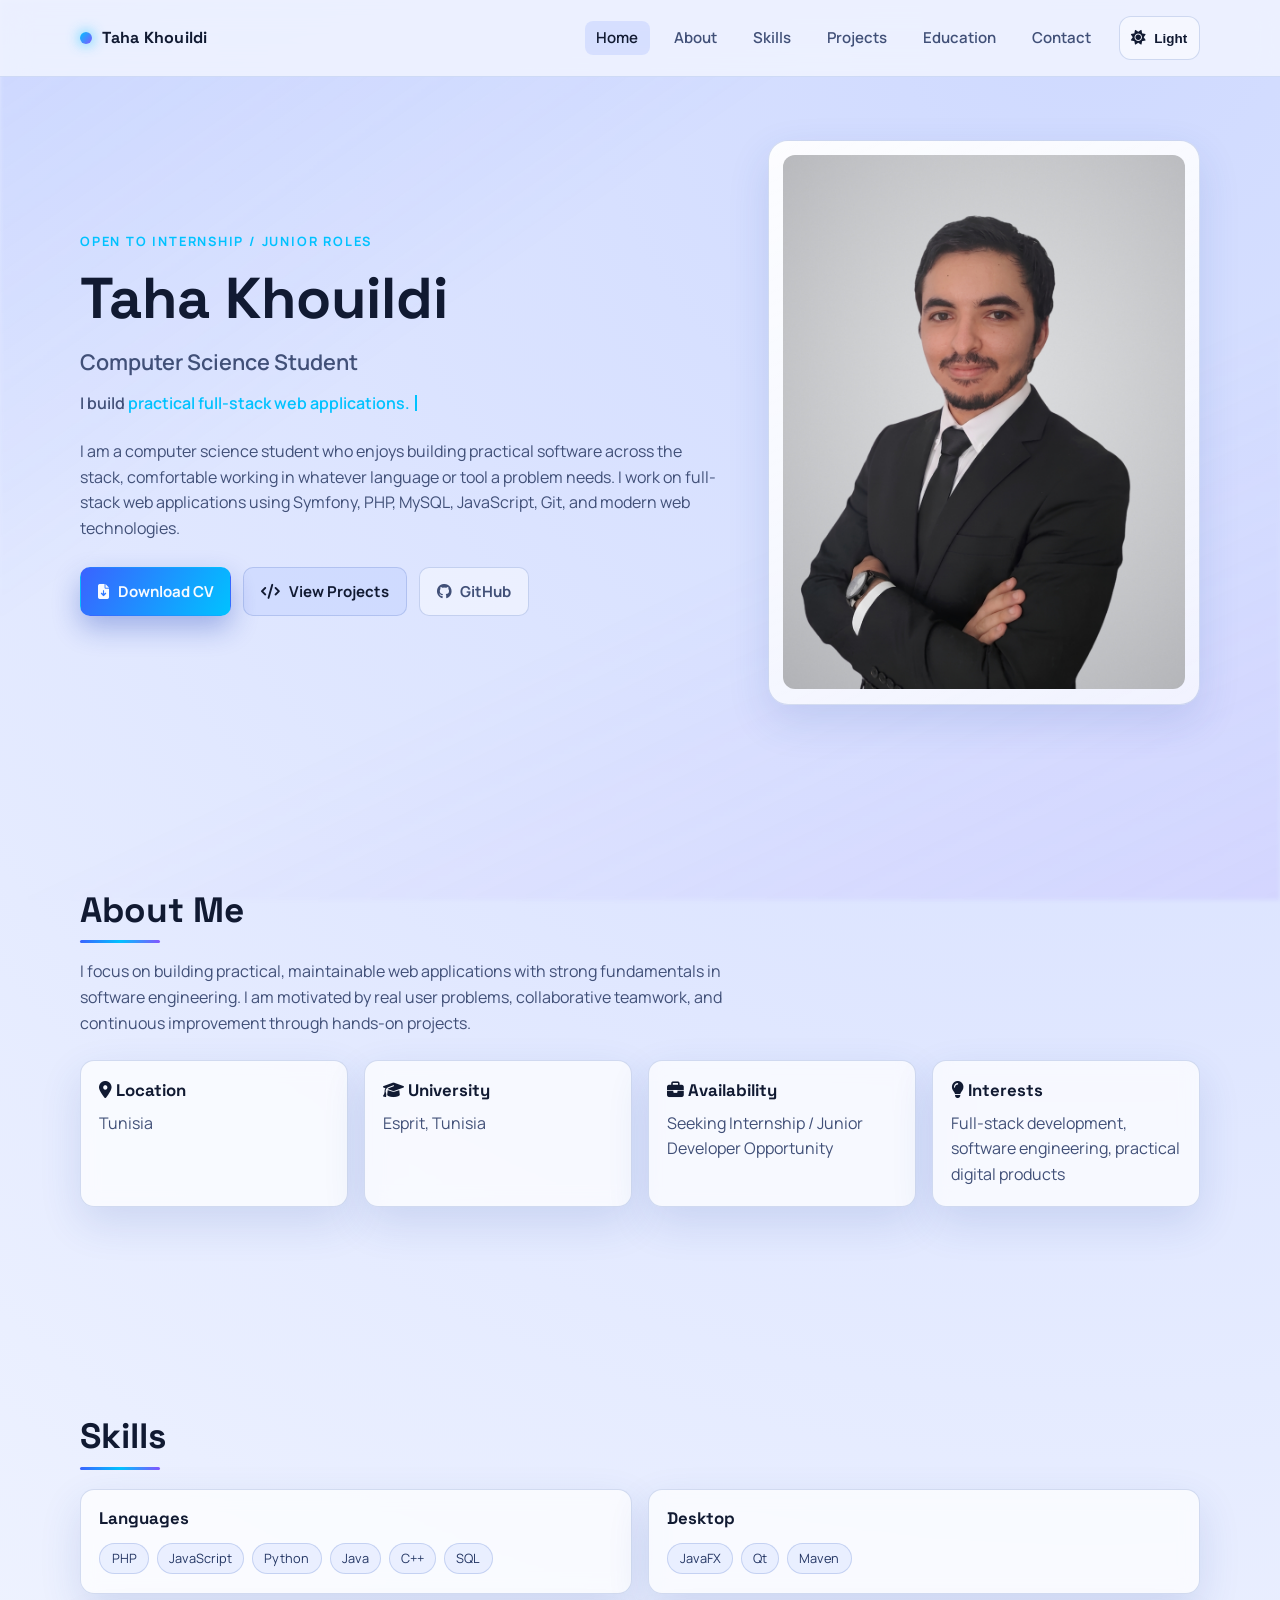
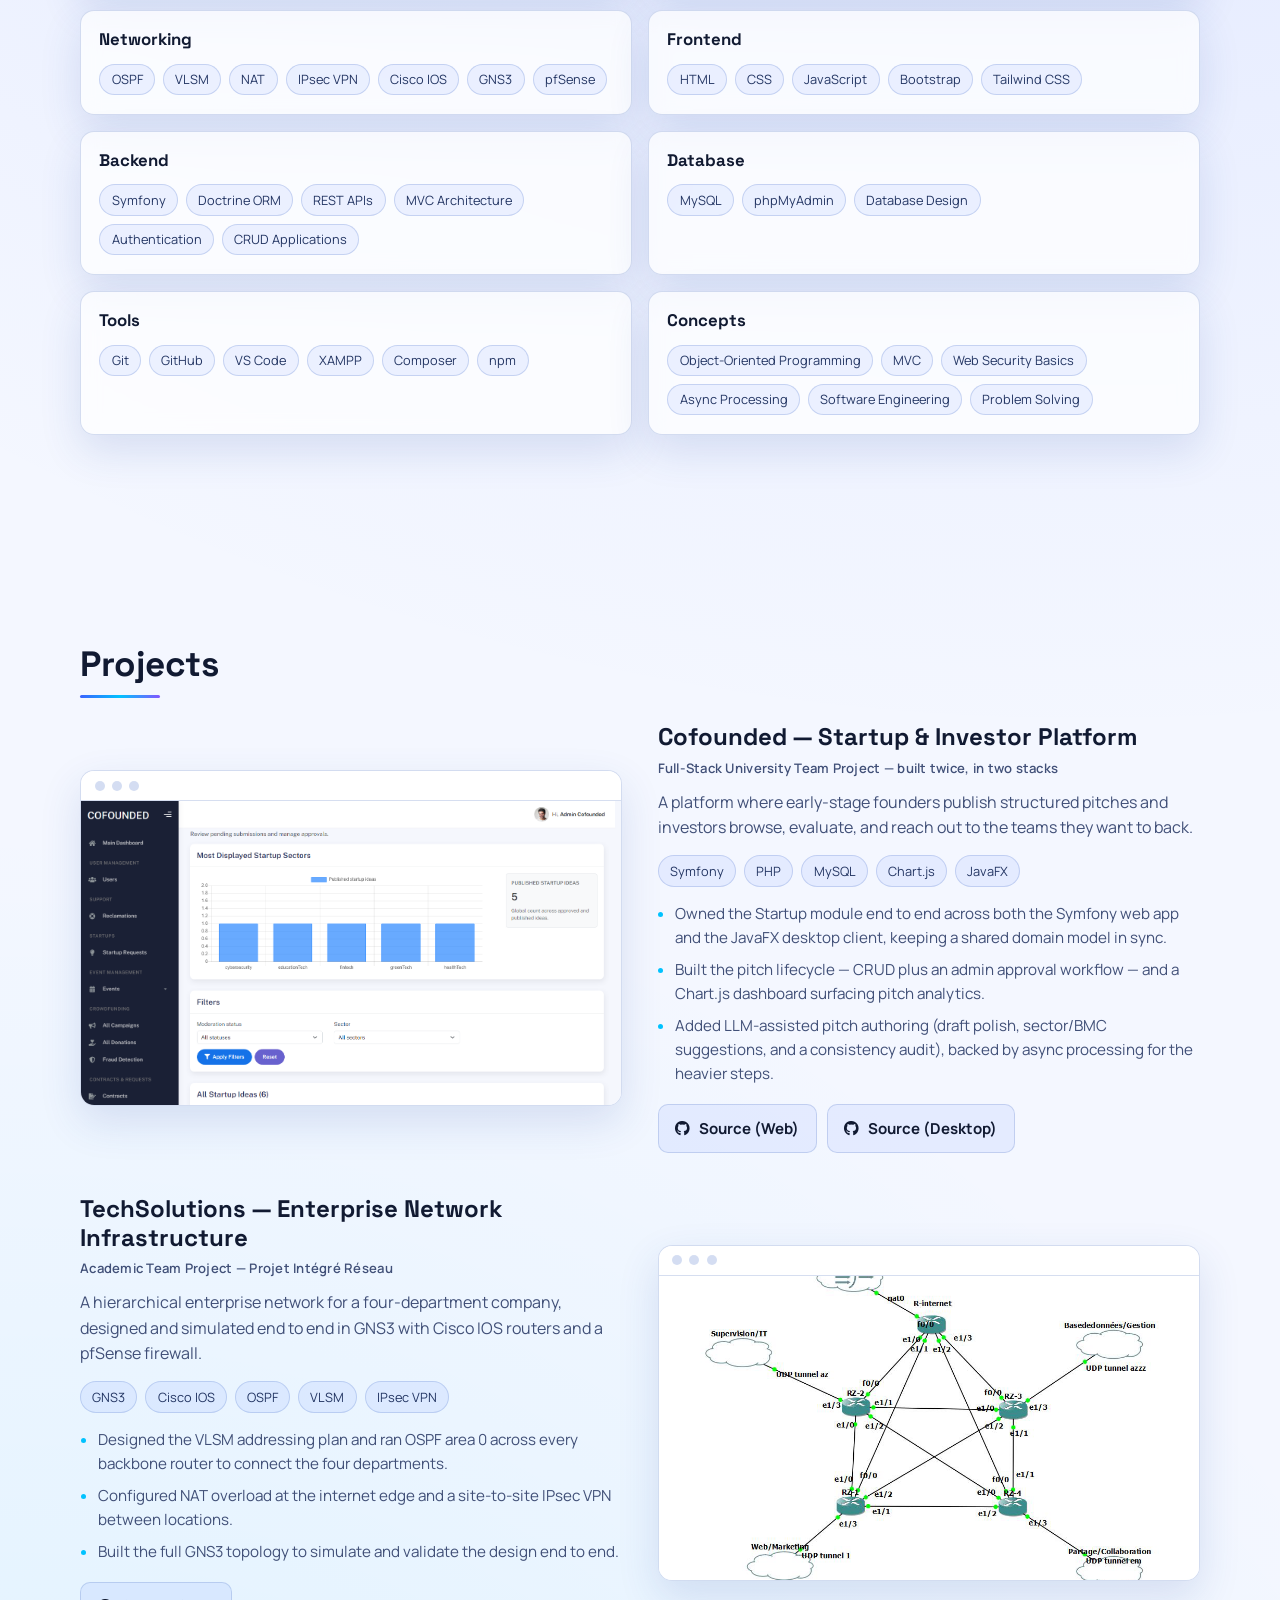
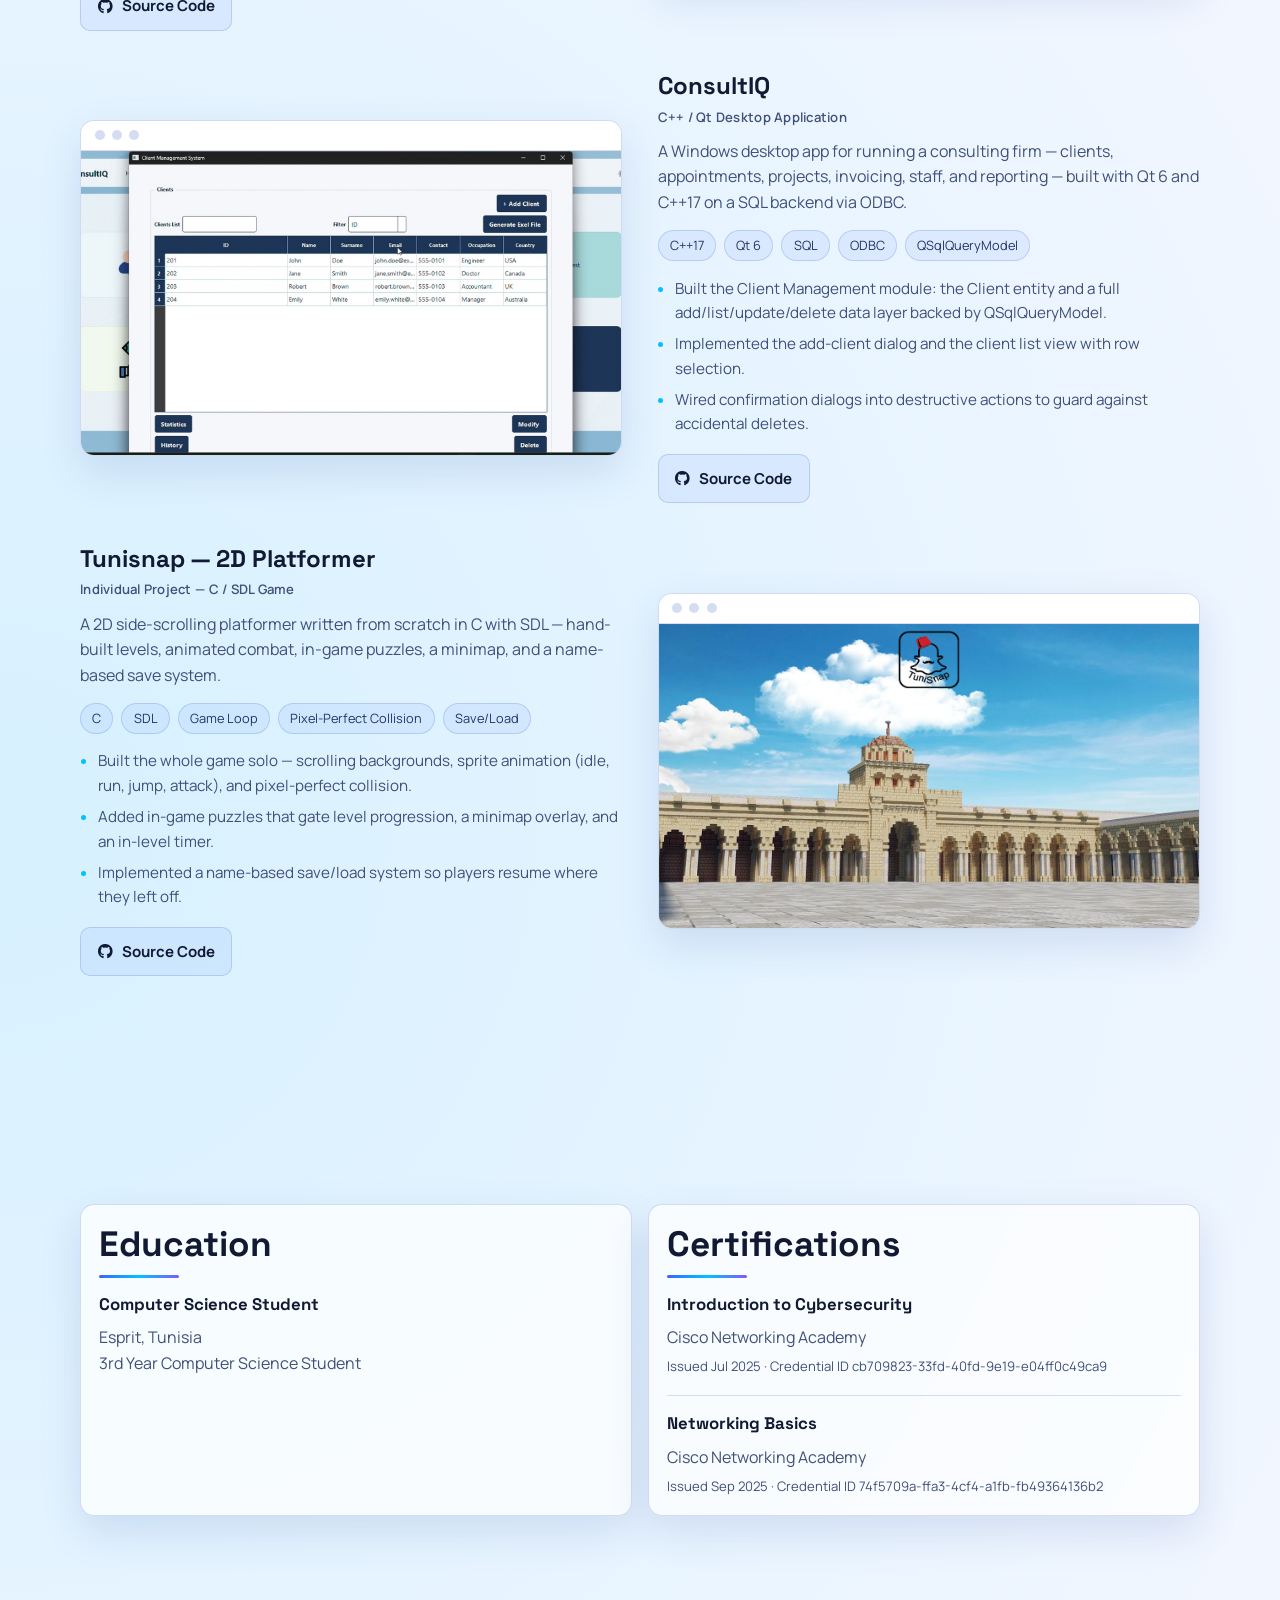
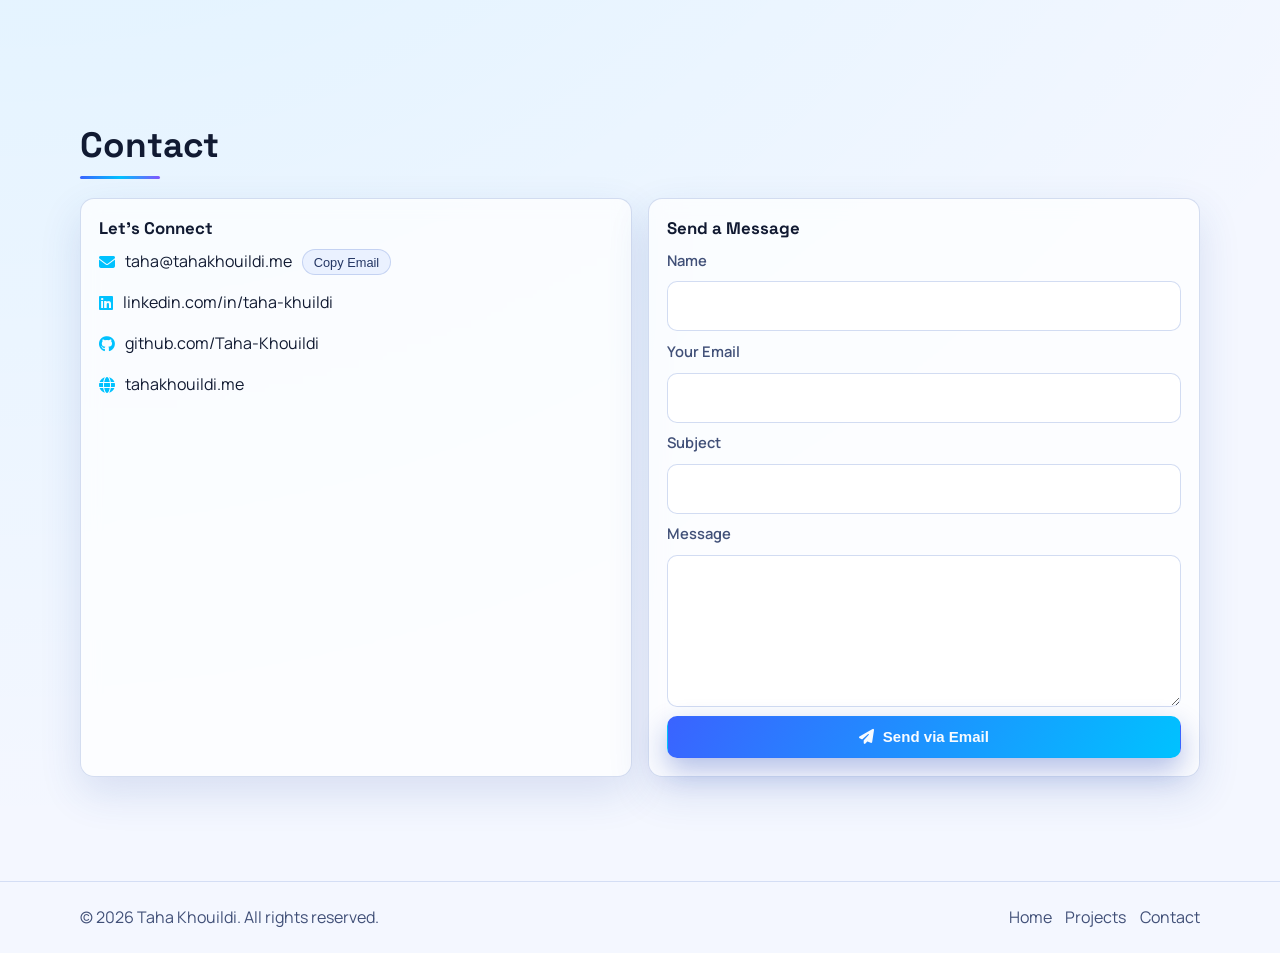
==== commit 05c47cec: "game added" ====
--- a/index.html
+++ b/index.html
@@ -391,6 +391,48 @@
               </div>
             </div>
           </article>
+
+          <article class="feature-row feature-row--reverse reveal">
+            <div class="feature-media">
+              <div class="browser-frame">
+                <div class="browser-bar" aria-hidden="true">
+                  <span class="browser-dot"></span>
+                  <span class="browser-dot"></span>
+                  <span class="browser-dot"></span>
+                </div>
+                <div class="browser-viewport">
+                  <img src="assets/projects/tunisnap.jpg" alt="Tunisnap 2D platformer title screen — a fez-wearing mascot over a Tunisian mosque courtyard" loading="lazy" onerror="this.style.display='none'; this.parentElement.classList.add('fallback');" />
+                  <div class="media-fallback" aria-hidden="true">
+                    <i class="fa-solid fa-image"></i>
+                    <span>Screenshot coming soon</span>
+                  </div>
+                </div>
+              </div>
+            </div>
+            <div class="feature-content">
+              <h3>Tunisnap — 2D Platformer</h3>
+              <span class="project-subtitle">Individual Project — C / SDL Game</span>
+              <p class="feature-hook">A 2D side-scrolling platformer written from scratch in C with SDL — hand-built levels, animated combat, in-game puzzles, a minimap, and a name-based save system.</p>
+              <div class="chip-wrap tech-chips">
+                <span class="chip">C</span>
+                <span class="chip">SDL</span>
+                <span class="chip">Game Loop</span>
+                <span class="chip">Pixel-Perfect Collision</span>
+                <span class="chip">Save/Load</span>
+              </div>
+              <ul class="outcome-list">
+                <li>Built the whole game solo — scrolling backgrounds, sprite animation (idle, run, jump, attack), and pixel-perfect collision.</li>
+                <li>Added in-game puzzles that gate level progression, a minimap overlay, and an in-level timer.</li>
+                <li>Implemented a name-based save/load system so players resume where they left off.</li>
+              </ul>
+              <div class="project-links">
+                <a href="https://github.com/Taha-Khouildi/1A-2d-game-Esprit-Tunisnap" class="btn btn-secondary" target="_blank" rel="noopener noreferrer">
+                  <i class="fa-brands fa-github" aria-hidden="true"></i>
+                  Source Code
+                </a>
+              </div>
+            </div>
+          </article>
         </div>
       </div>
     </section>
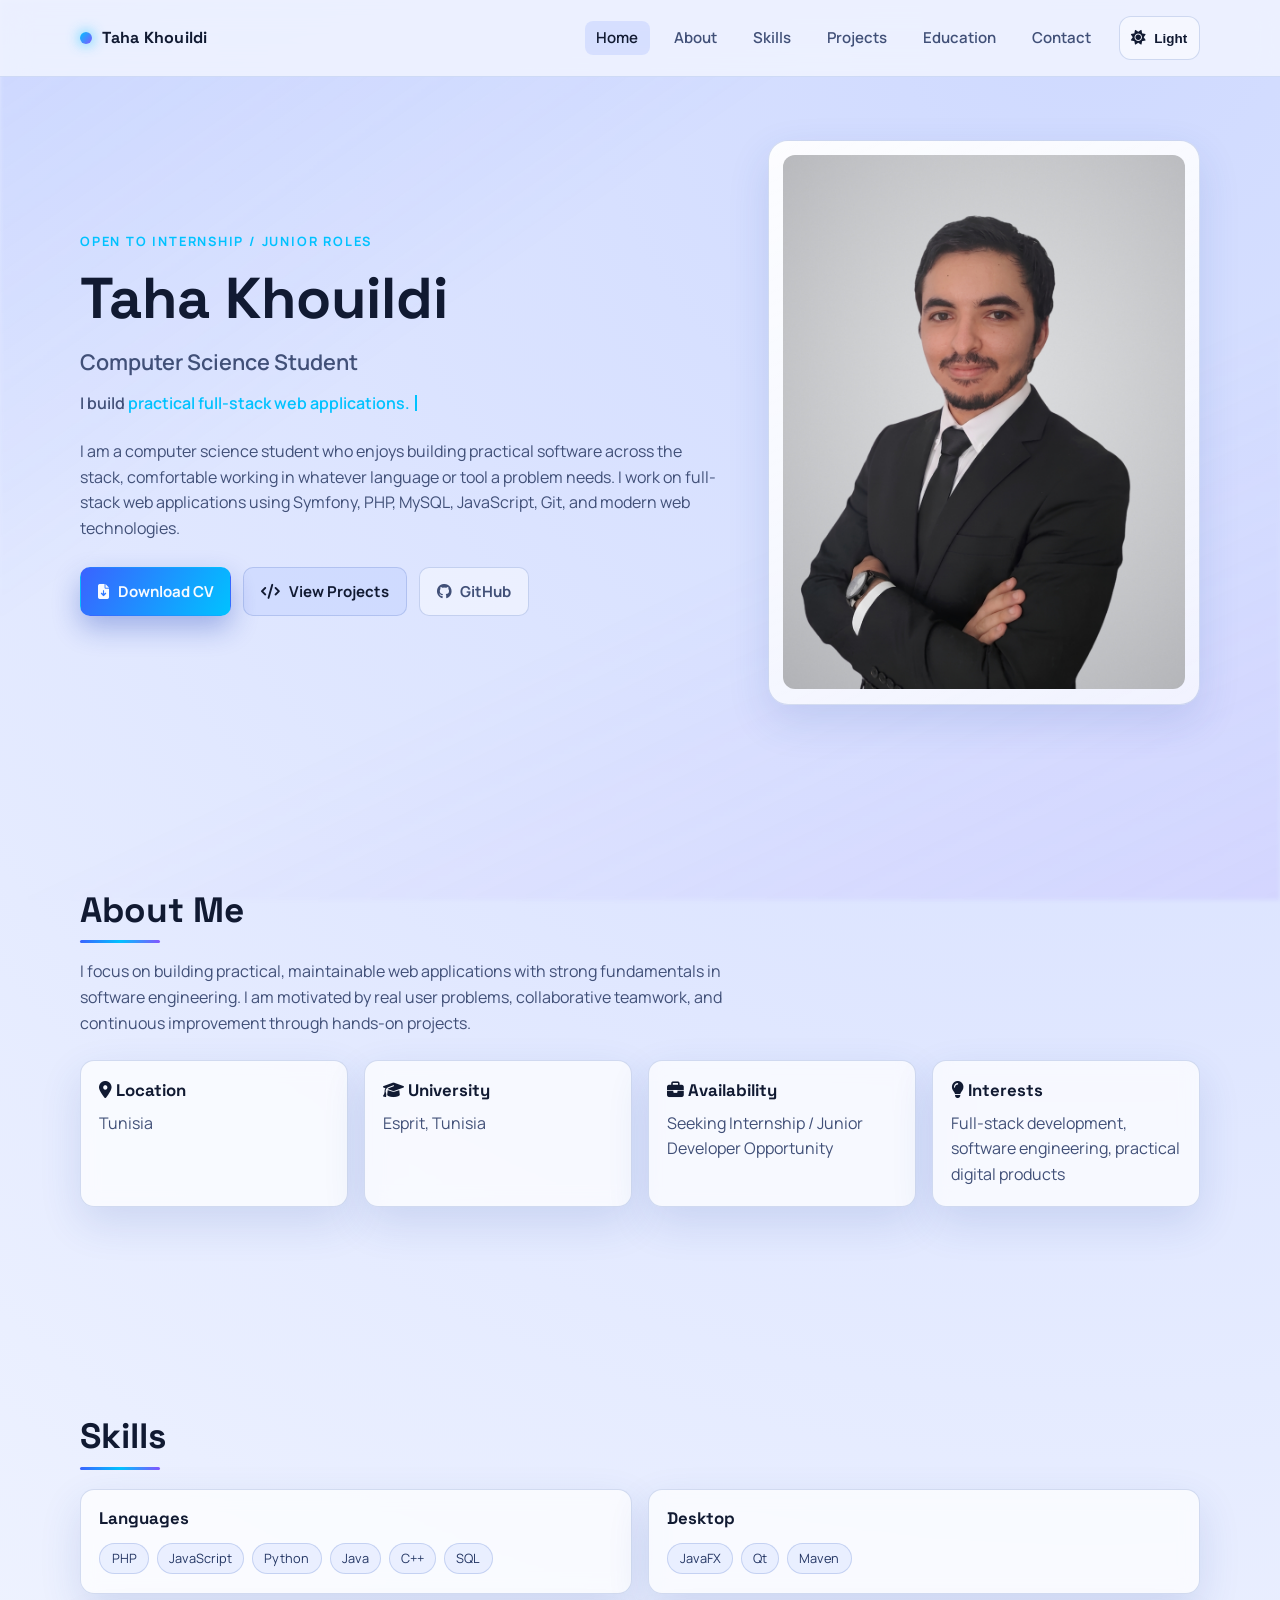
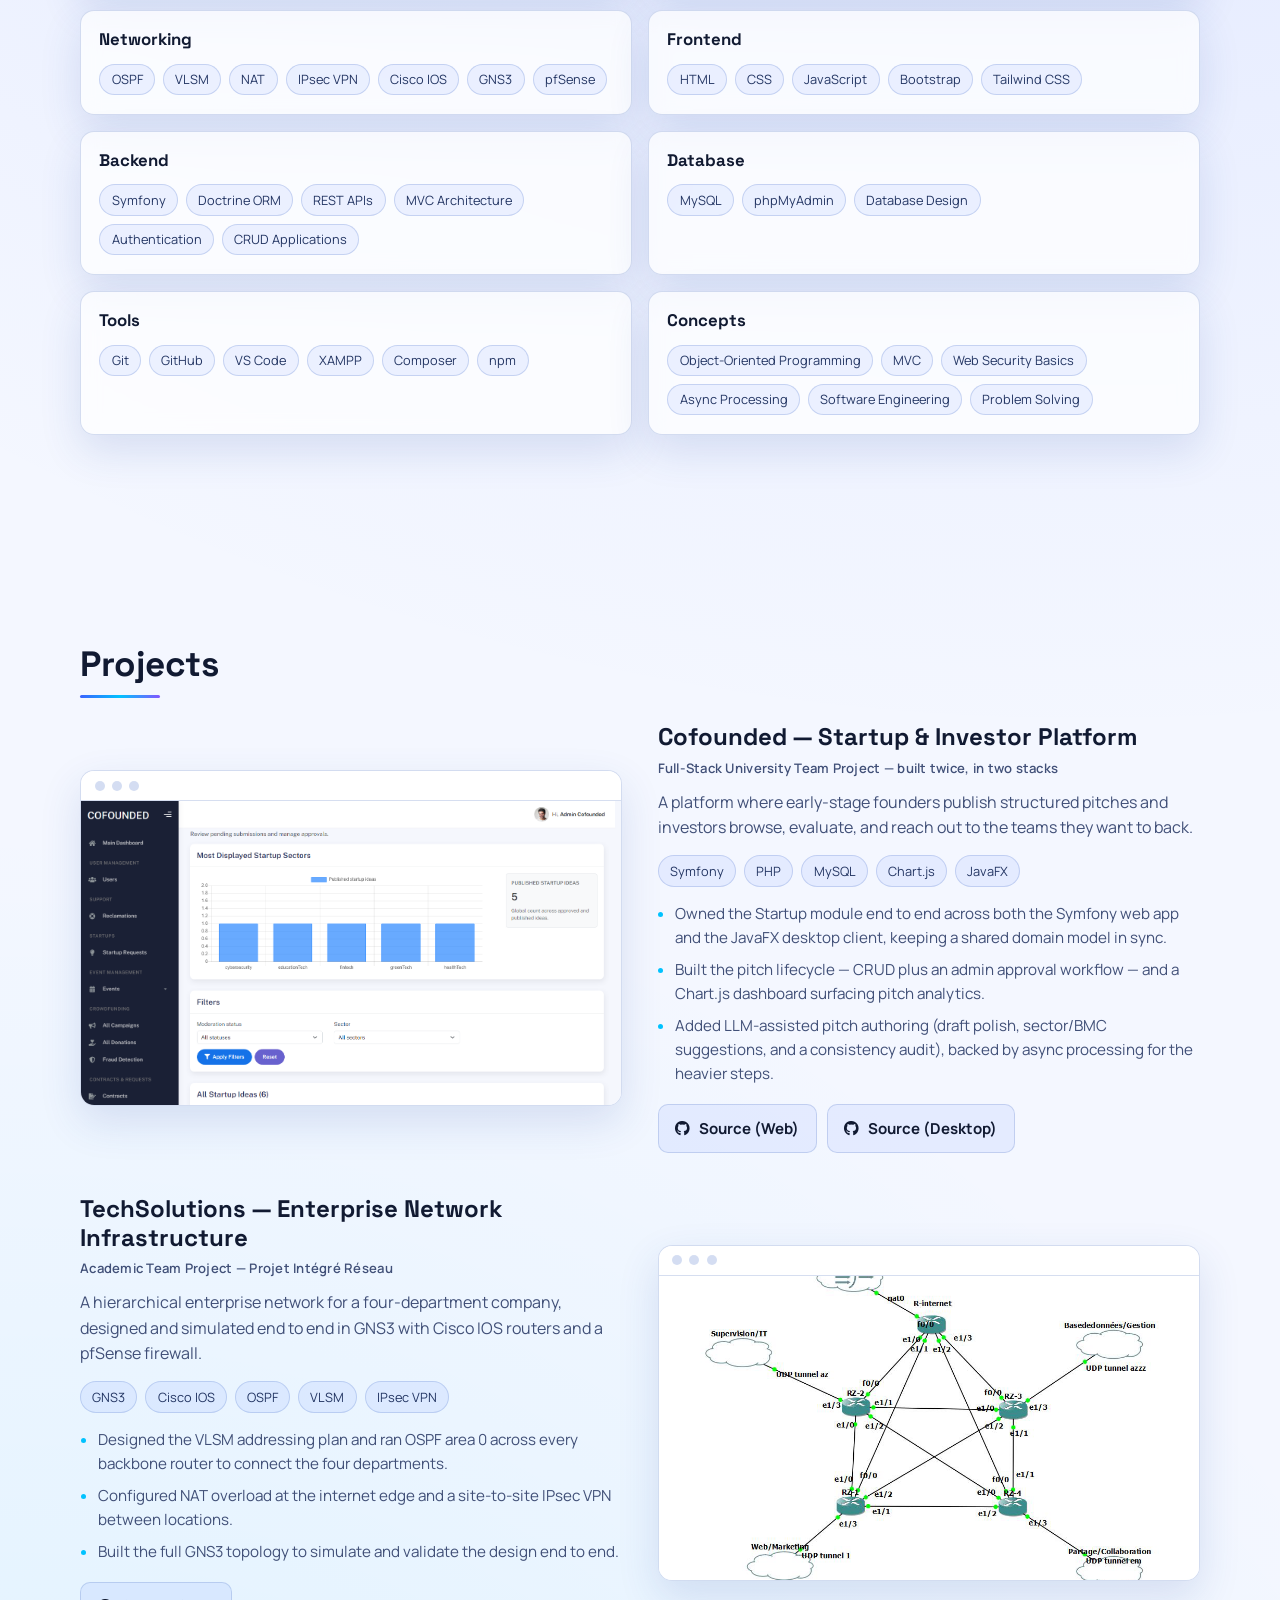
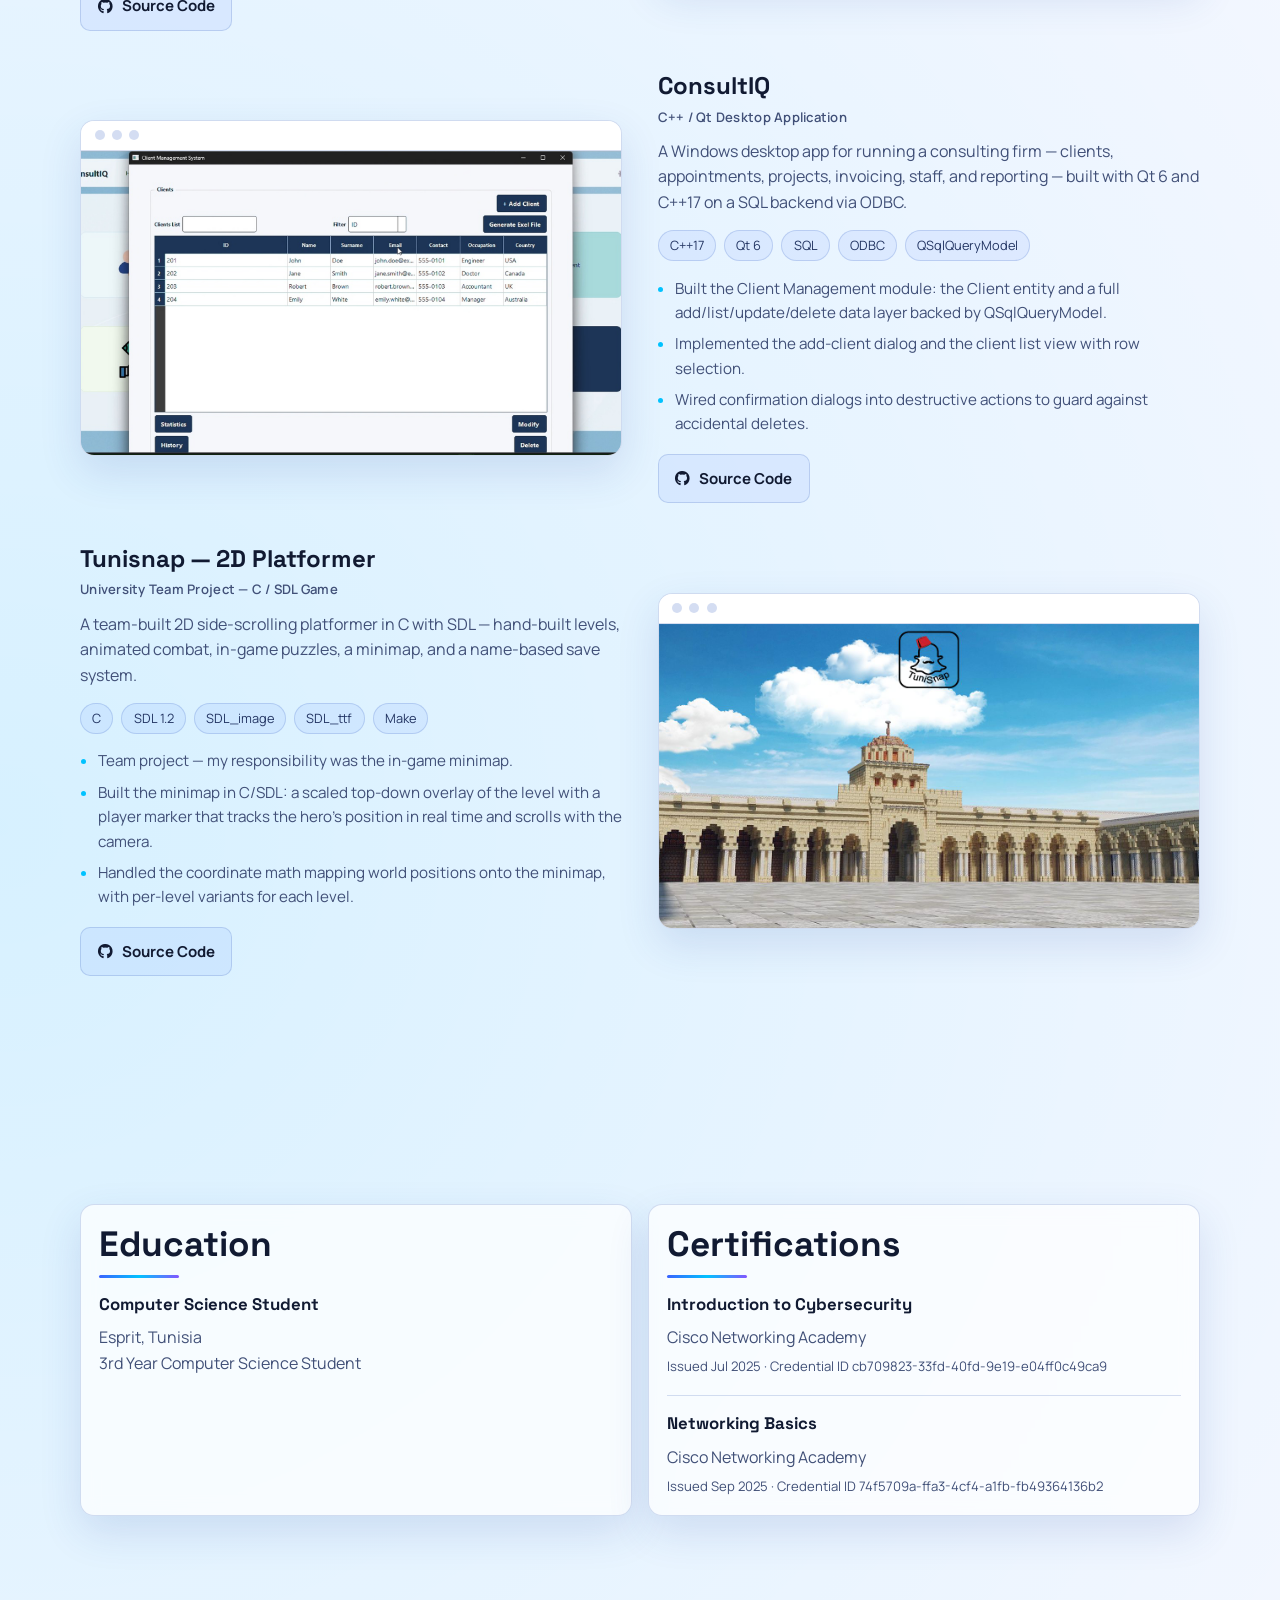
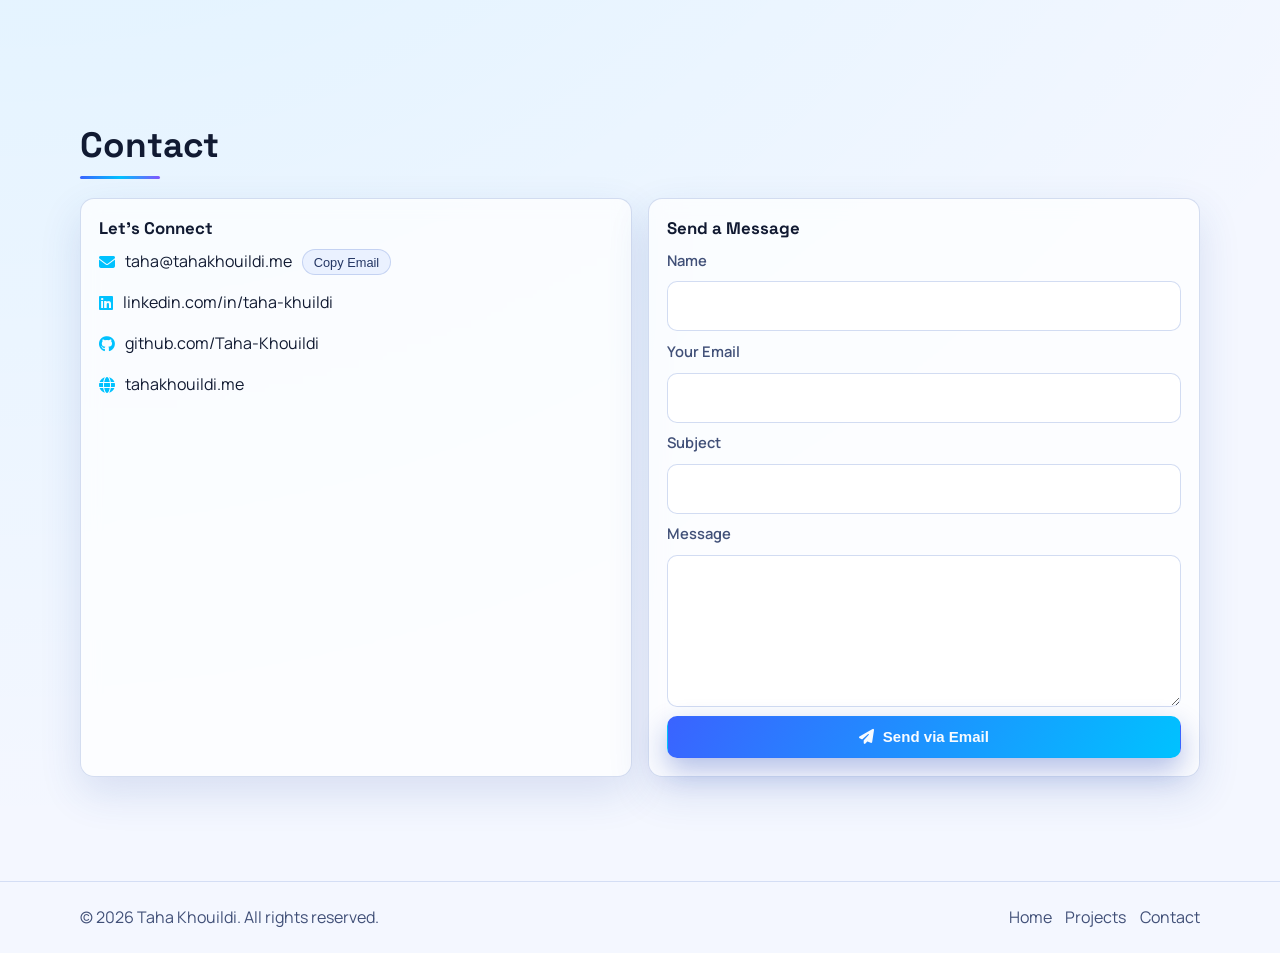
==== commit c11db613: "game added v2" ====
--- a/index.html
+++ b/index.html
@@ -411,19 +411,19 @@
             </div>
             <div class="feature-content">
               <h3>Tunisnap — 2D Platformer</h3>
-              <span class="project-subtitle">Individual Project — C / SDL Game</span>
-              <p class="feature-hook">A 2D side-scrolling platformer written from scratch in C with SDL — hand-built levels, animated combat, in-game puzzles, a minimap, and a name-based save system.</p>
+              <span class="project-subtitle">University Team Project — C / SDL Game</span>
+              <p class="feature-hook">A team-built 2D side-scrolling platformer in C with SDL — hand-built levels, animated combat, in-game puzzles, a minimap, and a name-based save system.</p>
               <div class="chip-wrap tech-chips">
                 <span class="chip">C</span>
-                <span class="chip">SDL</span>
-                <span class="chip">Game Loop</span>
-                <span class="chip">Pixel-Perfect Collision</span>
-                <span class="chip">Save/Load</span>
+                <span class="chip">SDL 1.2</span>
+                <span class="chip">SDL_image</span>
+                <span class="chip">SDL_ttf</span>
+                <span class="chip">Make</span>
               </div>
               <ul class="outcome-list">
-                <li>Built the whole game solo — scrolling backgrounds, sprite animation (idle, run, jump, attack), and pixel-perfect collision.</li>
-                <li>Added in-game puzzles that gate level progression, a minimap overlay, and an in-level timer.</li>
-                <li>Implemented a name-based save/load system so players resume where they left off.</li>
+                <li>Team project &mdash; my responsibility was the in-game minimap.</li>
+                <li>Built the minimap in C/SDL: a scaled top-down overlay of the level with a player marker that tracks the hero's position in real time and scrolls with the camera.</li>
+                <li>Handled the coordinate math mapping world positions onto the minimap, with per-level variants for each level.</li>
               </ul>
               <div class="project-links">
                 <a href="https://github.com/Taha-Khouildi/1A-2d-game-Esprit-Tunisnap" class="btn btn-secondary" target="_blank" rel="noopener noreferrer">
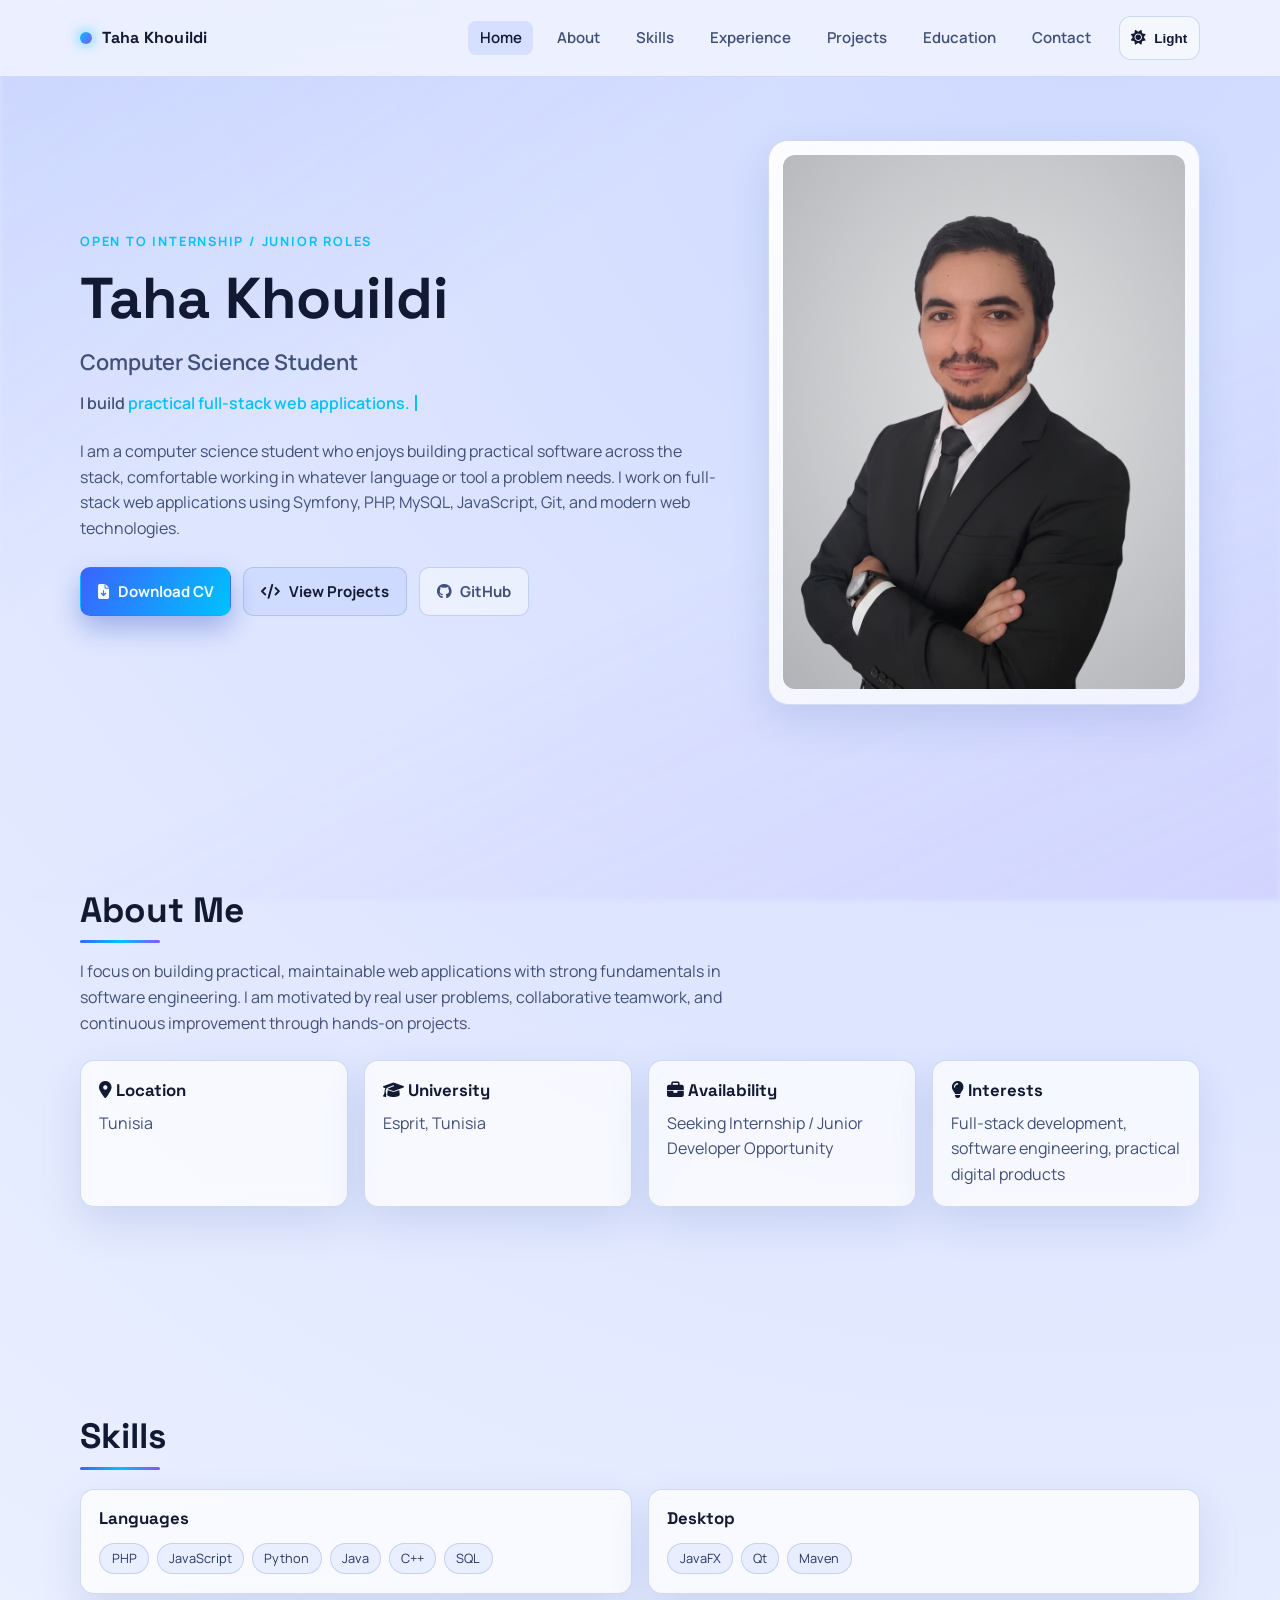
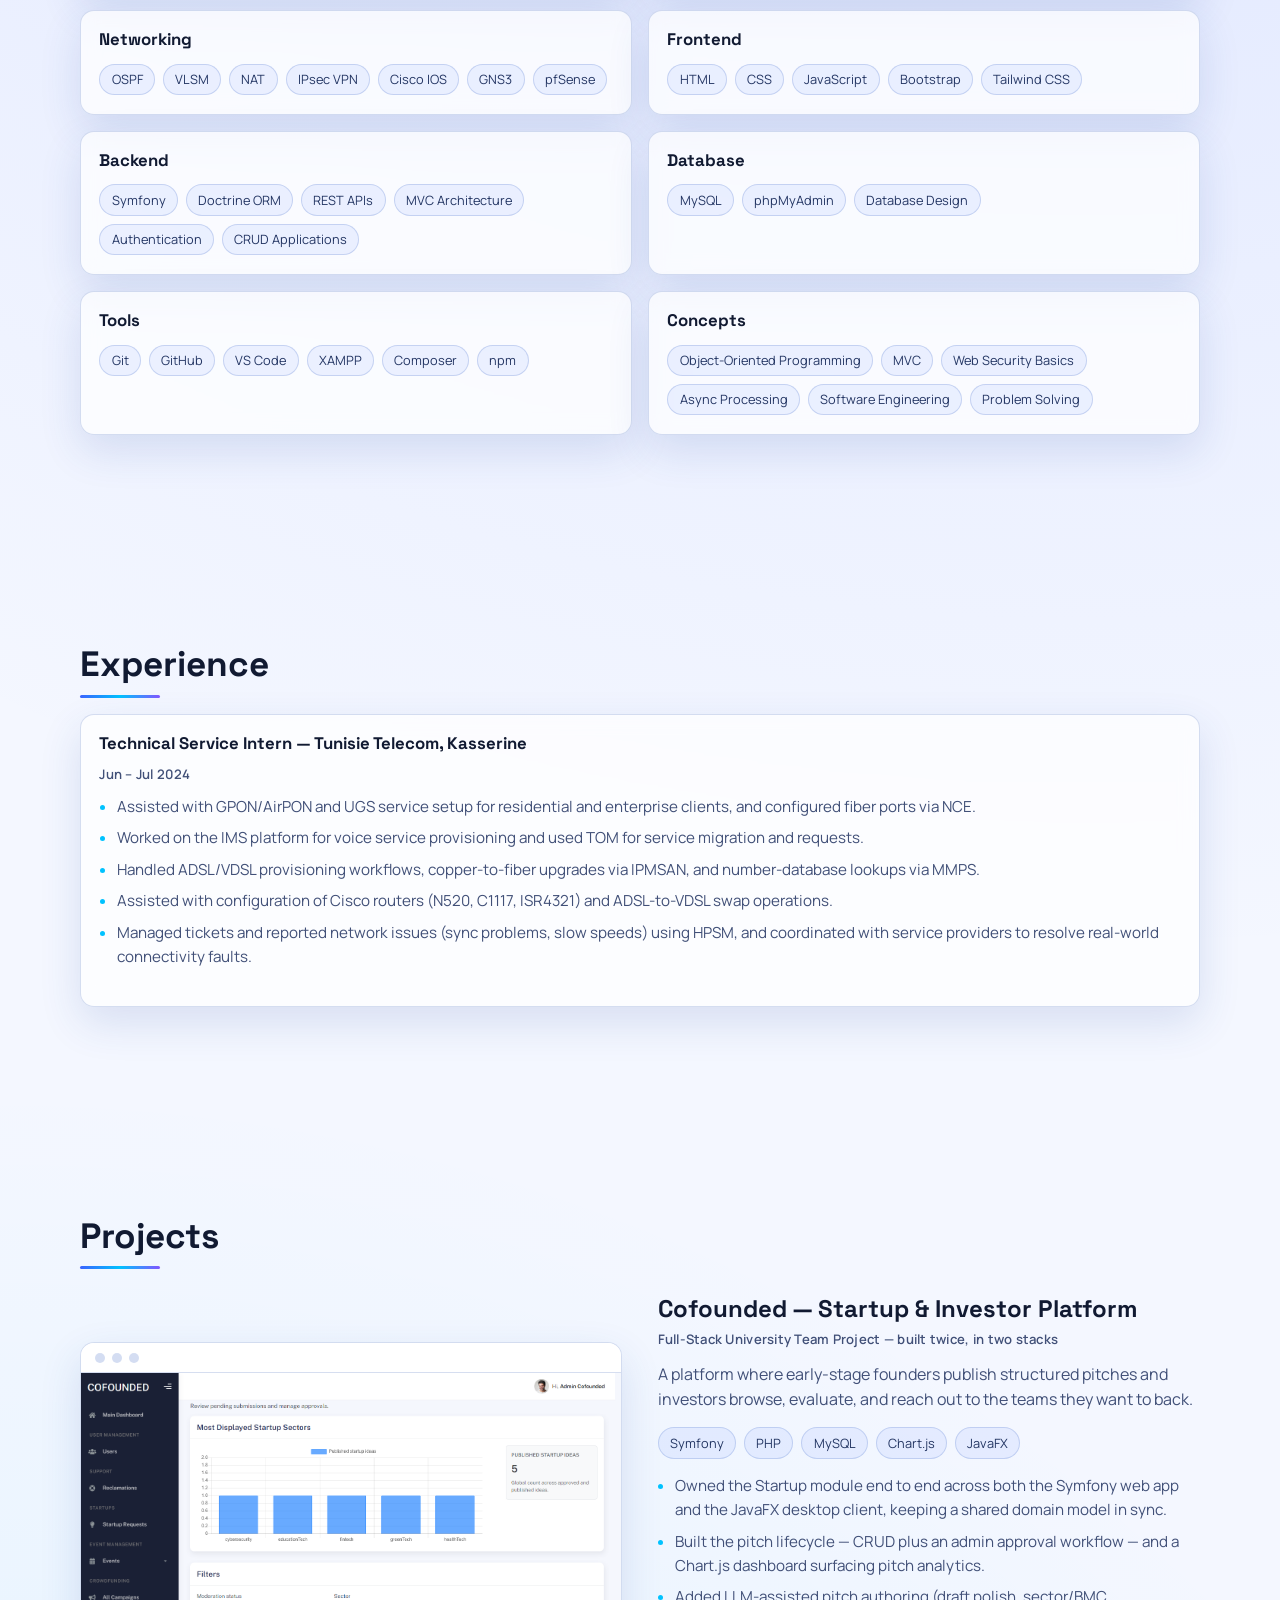
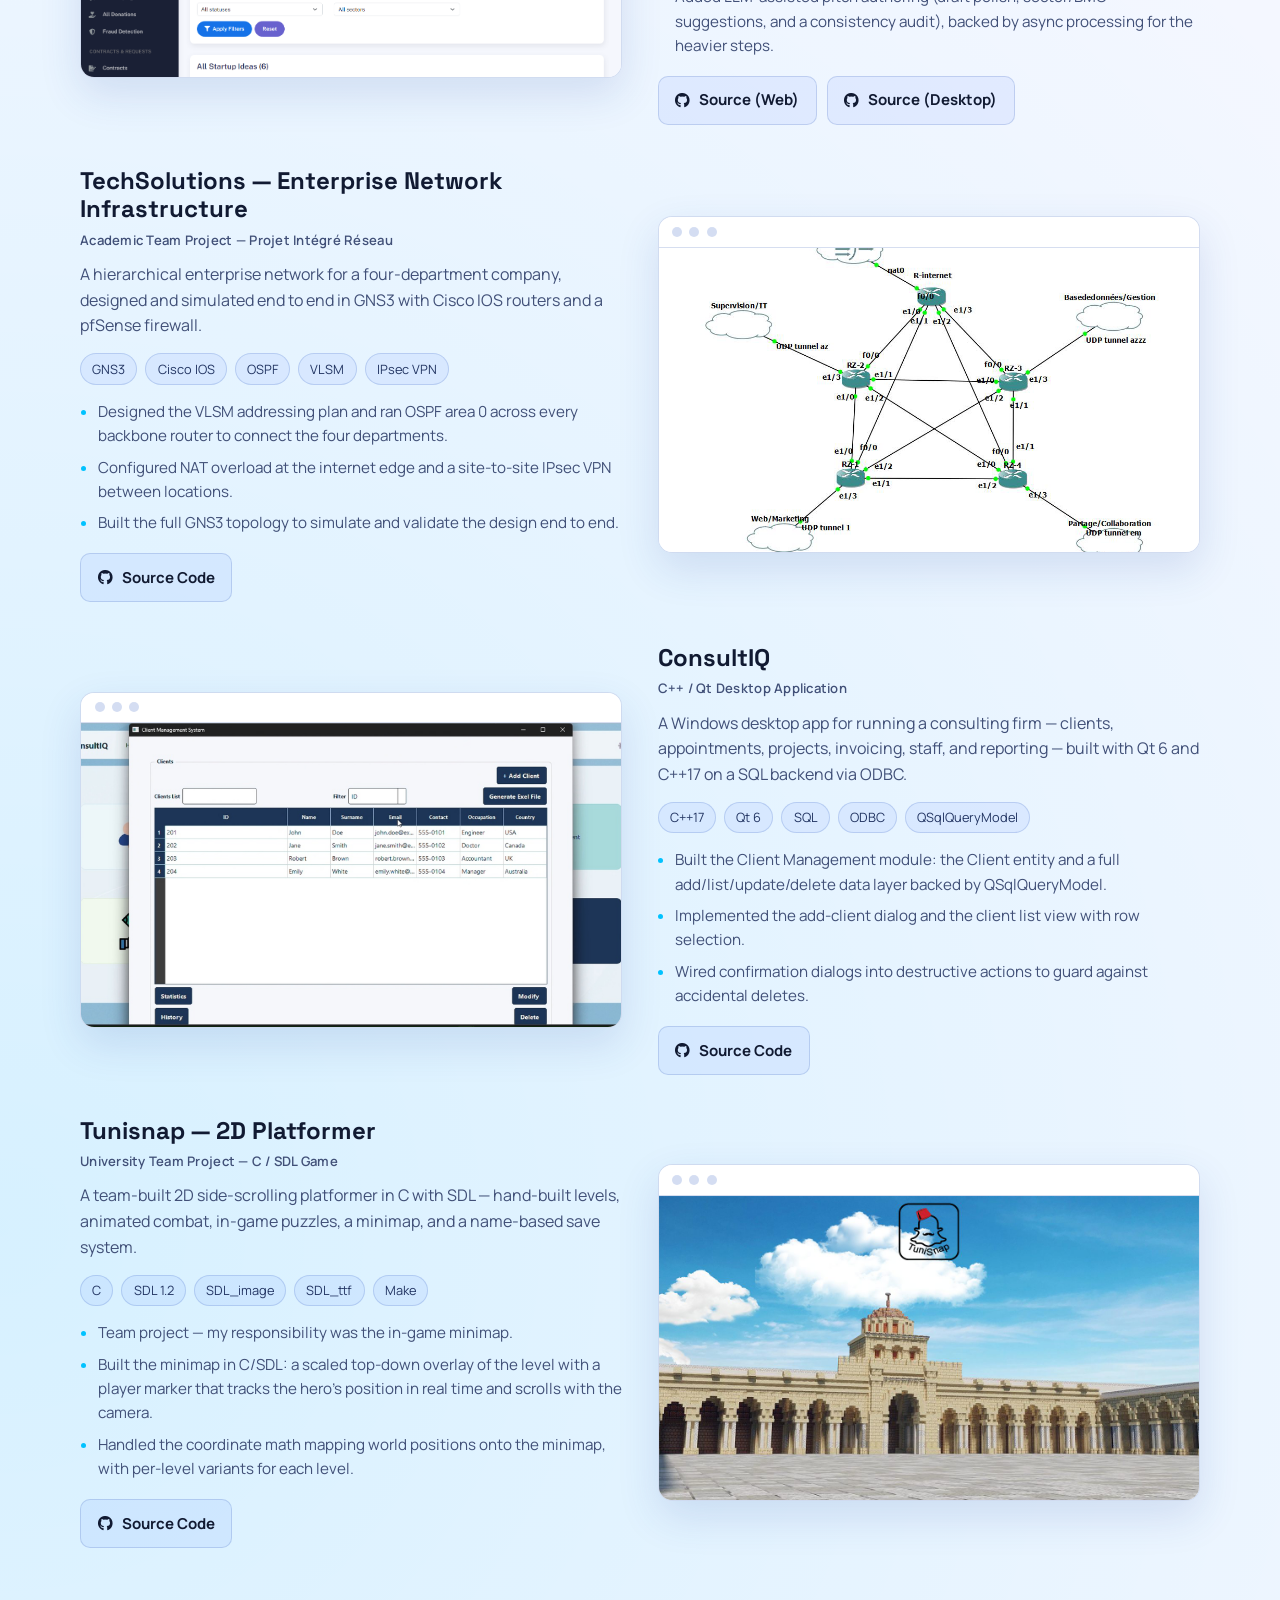
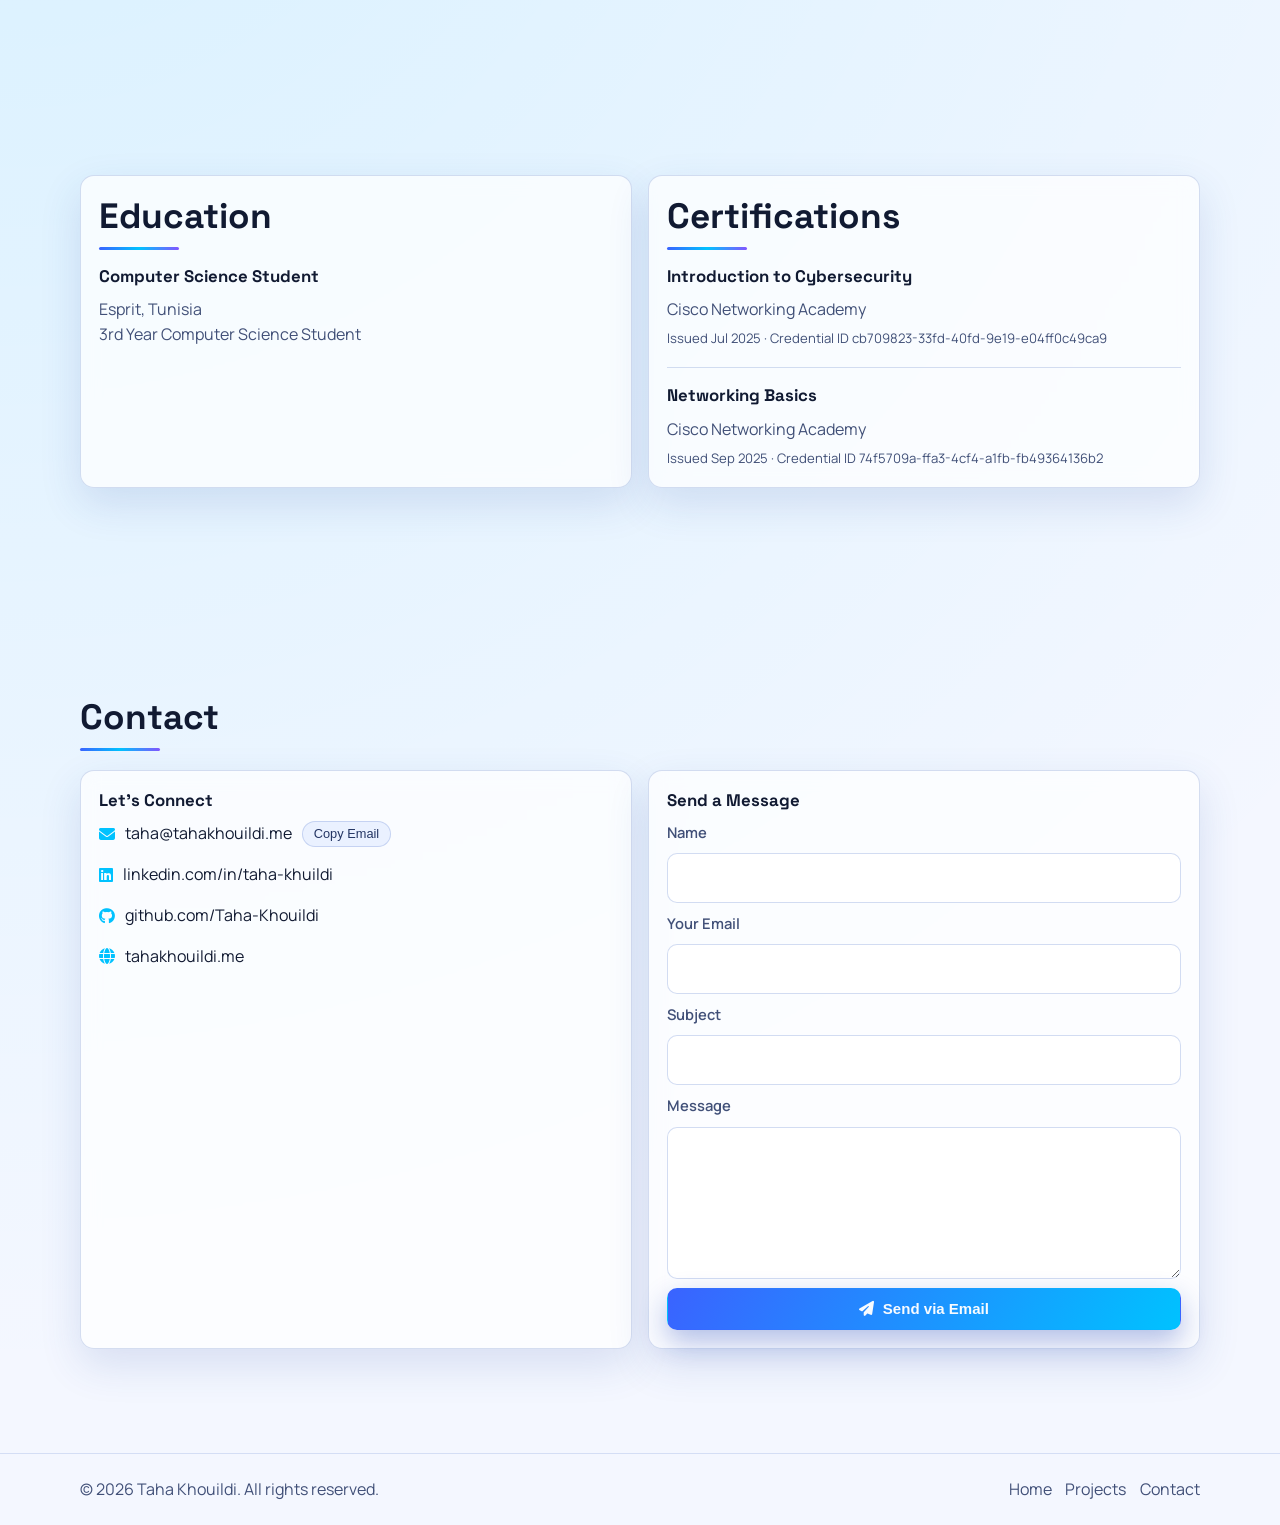
==== commit 27433a71: "internship" ====
--- a/index.html
+++ b/index.html
@@ -68,6 +68,7 @@
         <li><a href="#home" class="nav-link active">Home</a></li>
         <li><a href="#about" class="nav-link">About</a></li>
         <li><a href="#skills" class="nav-link">Skills</a></li>
+        <li><a href="#experience" class="nav-link">Experience</a></li>
         <li><a href="#projects" class="nav-link">Projects</a></li>
         <li><a href="#education" class="nav-link">Education</a></li>
         <li><a href="#contact" class="nav-link">Contact</a></li>
@@ -253,6 +254,23 @@
             </div>
           </article>
         </div>
+      </div>
+    </section>
+
+    <section class="section" id="experience" aria-labelledby="experience-title">
+      <div class="container">
+        <h2 class="section-title reveal" id="experience-title">Experience</h2>
+        <article class="glass-card reveal delay-1">
+          <h3>Technical Service Intern &mdash; Tunisie Telecom, Kasserine</h3>
+          <p class="project-subtitle">Jun &ndash; Jul 2024</p>
+          <ul class="outcome-list">
+            <li>Assisted with GPON/AirPON and UGS service setup for residential and enterprise clients, and configured fiber ports via NCE.</li>
+            <li>Worked on the IMS platform for voice service provisioning and used TOM for service migration and requests.</li>
+            <li>Handled ADSL/VDSL provisioning workflows, copper-to-fiber upgrades via IPMSAN, and number-database lookups via MMPS.</li>
+            <li>Assisted with configuration of Cisco routers (N520, C1117, ISR4321) and ADSL-to-VDSL swap operations.</li>
+            <li>Managed tickets and reported network issues (sync problems, slow speeds) using HPSM, and coordinated with service providers to resolve real-world connectivity faults.</li>
+          </ul>
+        </article>
       </div>
     </section>
 
--- a/assets/css/styles.css
+++ b/assets/css/styles.css
@@ -548,6 +548,12 @@
   color: var(--text-soft);
 }
 
+/* Date/meta line under a heading inside a glass card (e.g. Experience) */
+.glass-card .project-subtitle {
+  display: block;
+  margin-bottom: 0.6rem;
+}
+
 .project-tag {
   border-radius: 999px;
   padding: 0.26rem 0.65rem;
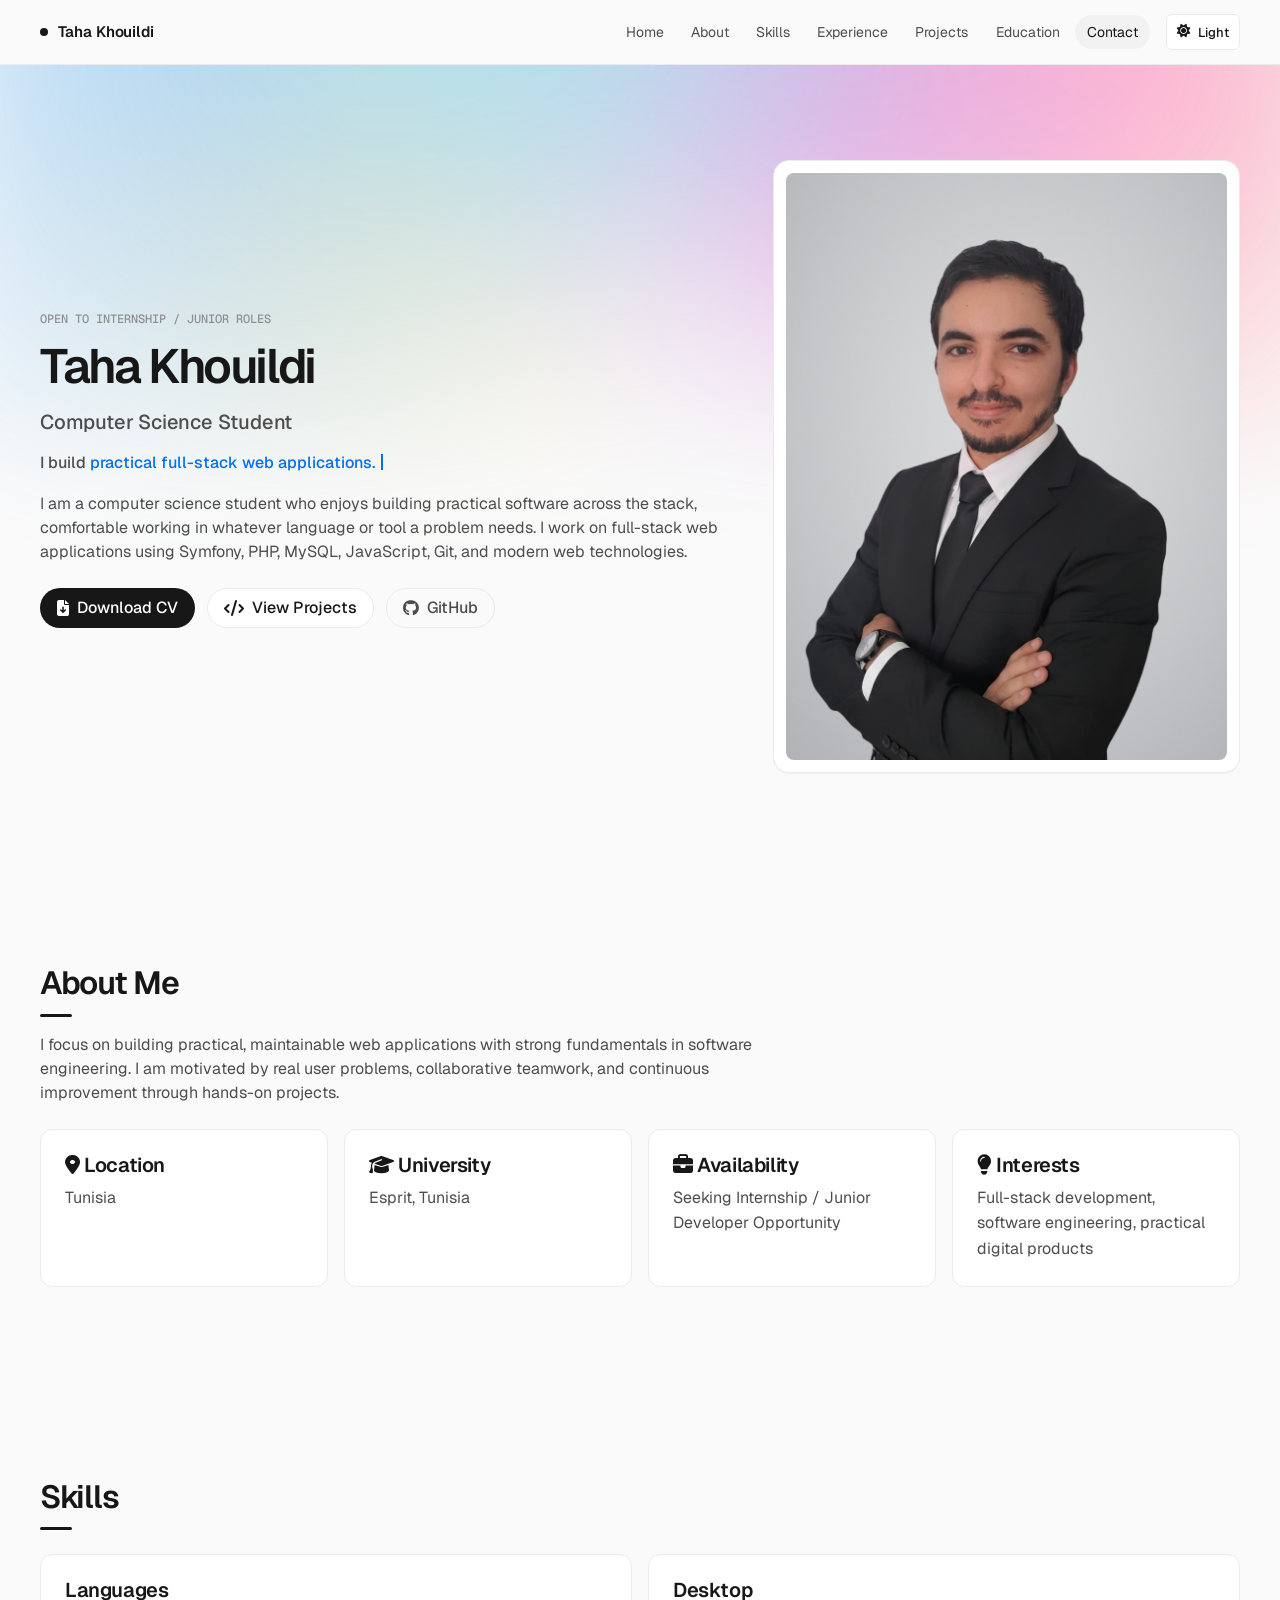
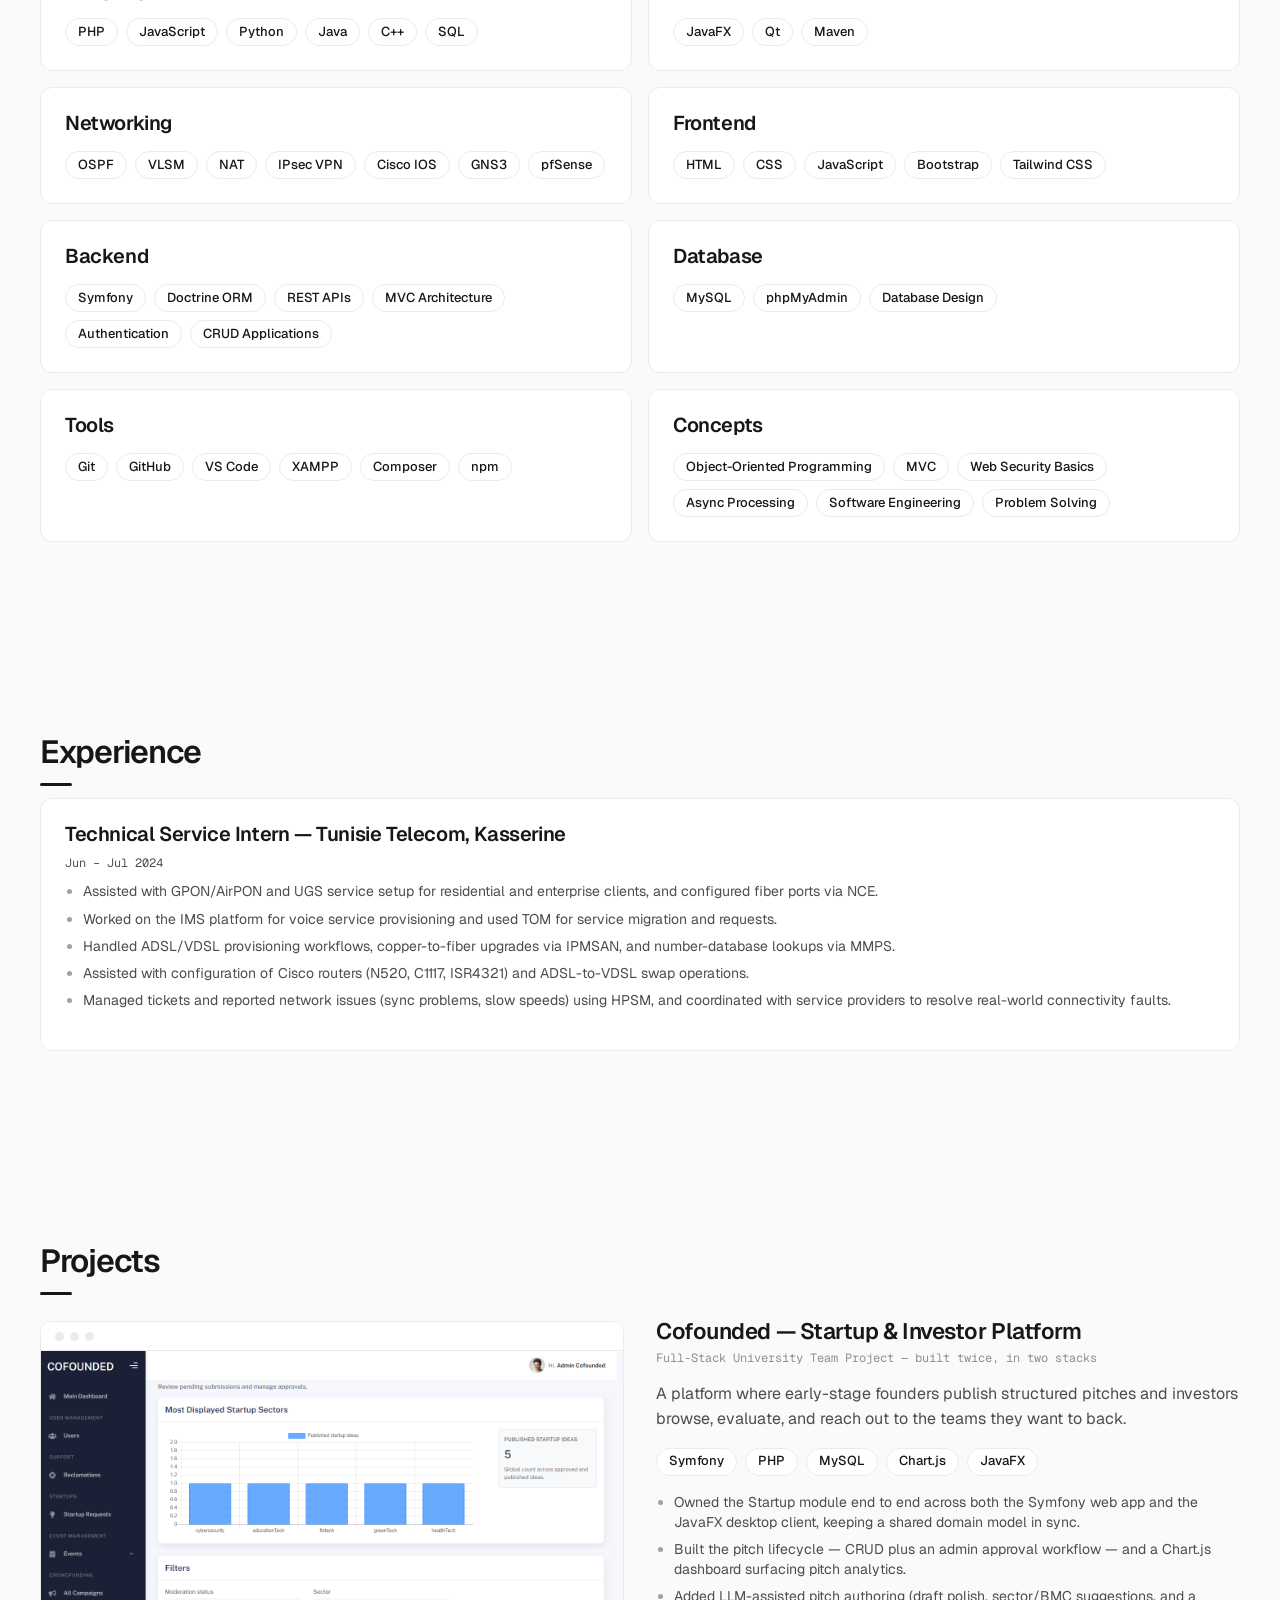
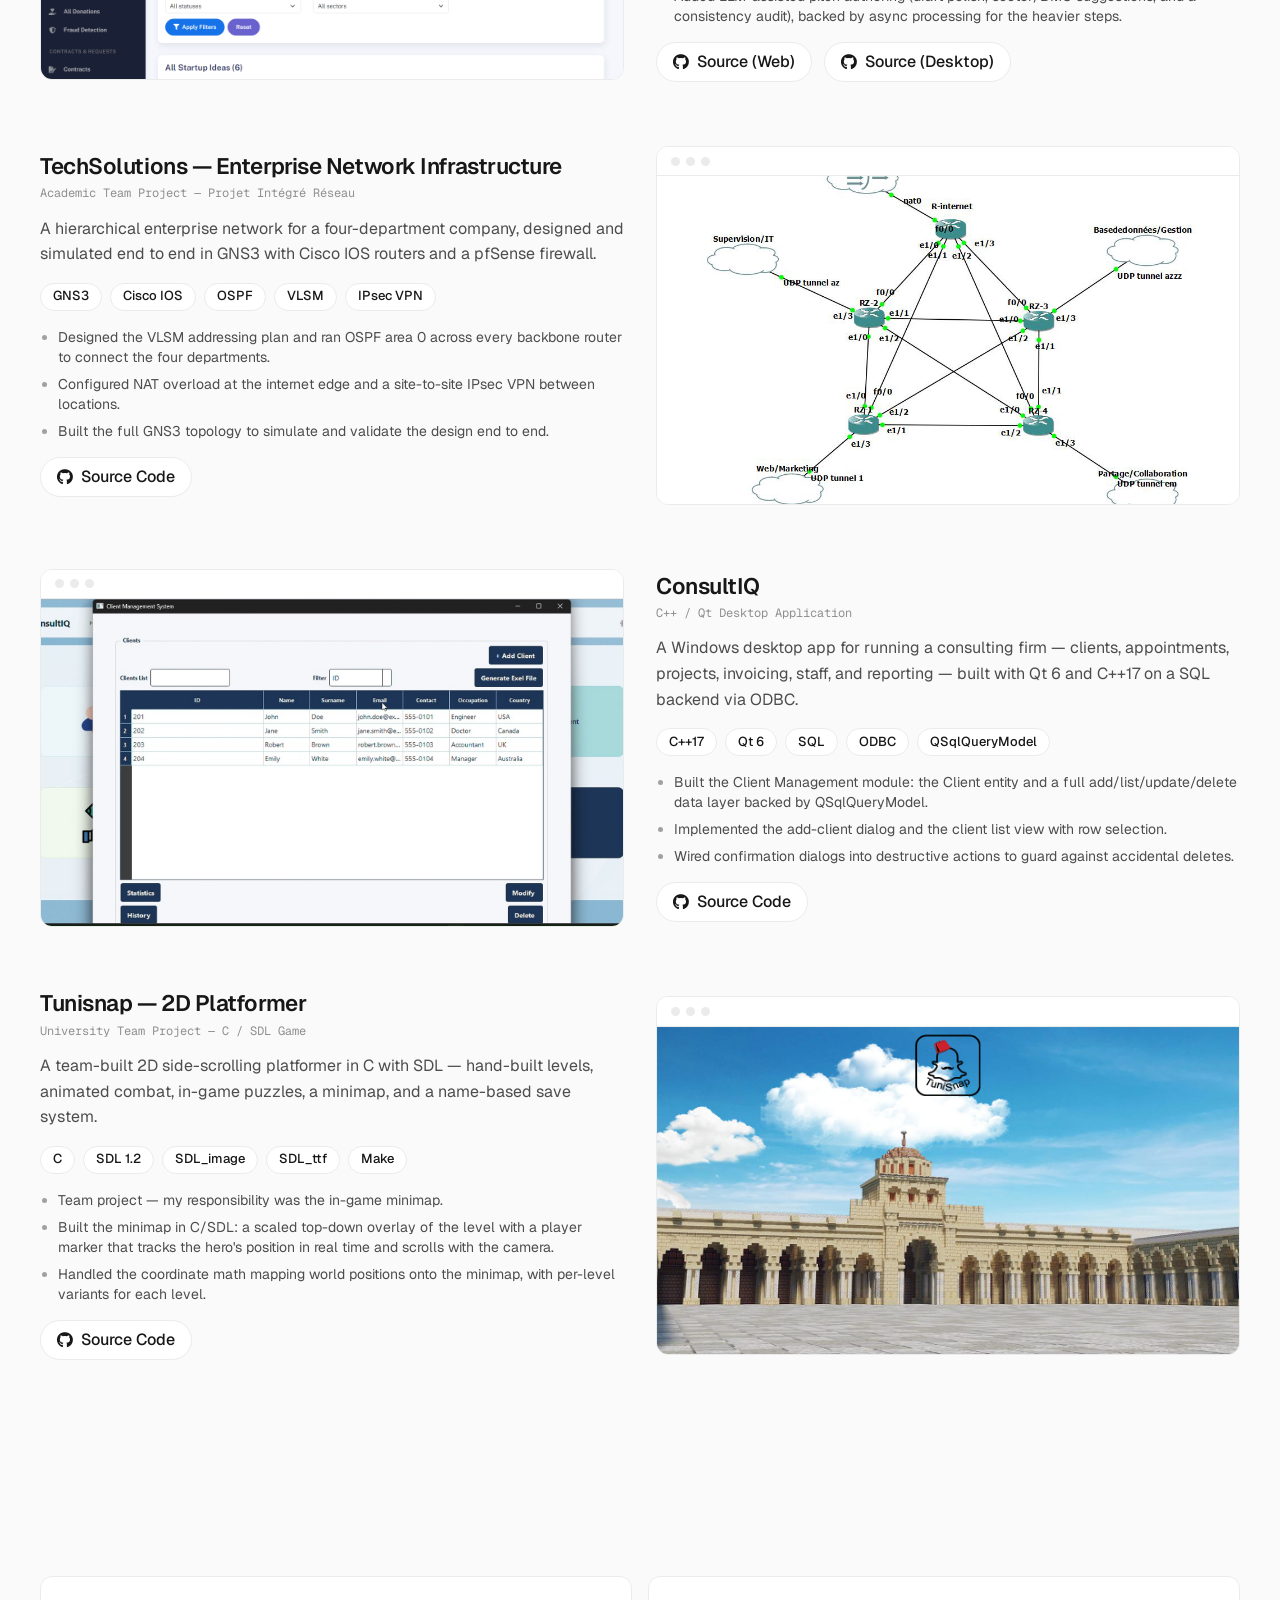
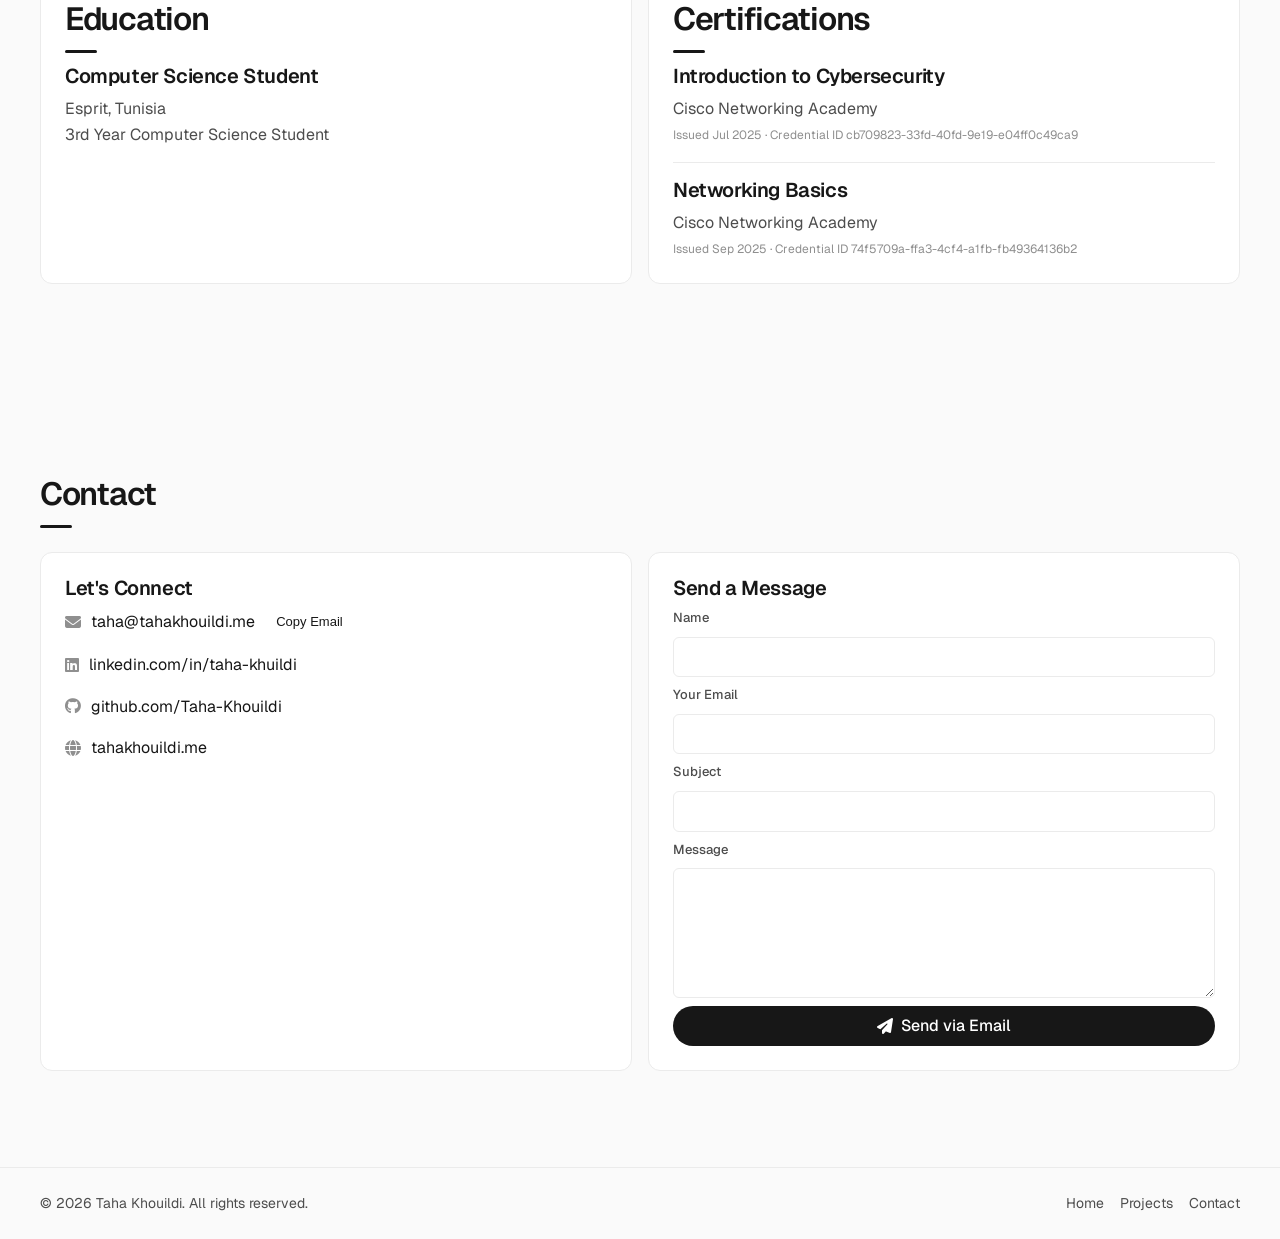
==== commit fe450c70: "vercel design" ====
--- a/index.html
+++ b/index.html
@@ -8,7 +8,7 @@
   <meta name="keywords" content="Taha Khouildi, Computer Science, Internship, Junior Developer, Symfony, PHP, MySQL, JavaScript, Java, JavaFX, C++, Qt, Networking, Cisco, GNS3, Tunisia" />
   <meta name="author" content="Taha Khouildi" />
   <meta name="robots" content="index,follow" />
-  <meta name="theme-color" content="#070b1a" />
+  <meta name="theme-color" content="#fafafa" />
   <link rel="canonical" href="https://tahakhouildi.me" />
 
   <meta property="og:type" content="website" />
@@ -27,28 +27,28 @@
 
   <link rel="preconnect" href="https://fonts.googleapis.com" />
   <link rel="preconnect" href="https://fonts.gstatic.com" crossorigin />
-  <link href="https://fonts.googleapis.com/css2?family=Space+Grotesk:wght@400;500;600;700&family=Manrope:wght@400;500;600;700&display=swap" rel="stylesheet" />
+  <link href="https://fonts.googleapis.com/css2?family=Geist:wght@400;500;600&family=Geist+Mono:wght@400;500&family=Inter:wght@400;500;600&display=swap" rel="stylesheet" />
   <link rel="stylesheet" href="https://cdnjs.cloudflare.com/ajax/libs/font-awesome/6.5.2/css/all.min.css" crossorigin="anonymous" referrerpolicy="no-referrer" />
   <script>
     (function () {
       var storageKey = "portfolio-theme";
-      var theme = "dark";
+      var theme = "light";
       try {
         var savedTheme = localStorage.getItem(storageKey);
         if (savedTheme === "dark" || savedTheme === "light") {
           theme = savedTheme;
-        } else if (window.matchMedia && window.matchMedia("(prefers-color-scheme: light)").matches) {
-          theme = "light";
+        } else if (window.matchMedia && window.matchMedia("(prefers-color-scheme: dark)").matches) {
+          theme = "dark";
         }
       } catch (error) {
-        if (window.matchMedia && window.matchMedia("(prefers-color-scheme: light)").matches) {
-          theme = "light";
+        if (window.matchMedia && window.matchMedia("(prefers-color-scheme: dark)").matches) {
+          theme = "dark";
         }
       }
       document.documentElement.setAttribute("data-theme", theme);
       var themeMeta = document.querySelector('meta[name="theme-color"]');
       if (themeMeta) {
-        themeMeta.setAttribute("content", theme === "light" ? "#f4f7ff" : "#070b1a");
+        themeMeta.setAttribute("content", theme === "dark" ? "#000000" : "#fafafa");
       }
     })();
   </script>
--- a/assets/css/styles.css
+++ b/assets/css/styles.css
@@ -1,73 +1,92 @@
+/* ===========================================================
+   Geist system (Vercel design language) — ink/canvas duet,
+   hairline borders, pill vs. square buttons, mesh-gradient hero.
+   =========================================================== */
+
 :root {
-  --bg-main: #070b1a;
-  --bg-soft: #0d1328;
-  --surface: rgba(255, 255, 255, 0.06);
-  --surface-strong: rgba(255, 255, 255, 0.1);
-  --border: rgba(160, 189, 255, 0.24);
-  --text-main: #eef4ff;
-  --text-soft: #b2c0e6;
-  --accent-a: #3a63ff;
-  --accent-b: #00c2ff;
-  --accent-c: #8256ff;
-  --ok: #6fe4a8;
-  --danger: #ff7d97;
-  --shadow: 0 20px 60px rgba(3, 8, 24, 0.45);
-  --radius-lg: 20px;
-  --radius-md: 14px;
-  --radius-sm: 10px;
-  --container: 1120px;
-  --header-h: 76px;
-  --body-bg: radial-gradient(circle at 80% 0%, rgba(58, 99, 255, 0.14), transparent 45%), radial-gradient(circle at 0% 60%, rgba(0, 194, 255, 0.1), transparent 45%), #070b1a;
-  --site-overlay: linear-gradient(130deg, rgba(130, 86, 255, 0.12), transparent 30%), linear-gradient(330deg, rgba(0, 194, 255, 0.1), transparent 35%);
-  --header-bg: rgba(7, 11, 26, 0.68);
-  --header-border: rgba(188, 210, 255, 0.1);
-  --surface-card: rgba(255, 255, 255, 0.06);
-  --surface-card-strong: rgba(255, 255, 255, 0.1);
-  --nav-link-active-bg: rgba(255, 255, 255, 0.08);
-  --nav-menu-mobile-bg: rgba(8, 14, 32, 0.96);
-  --btn-secondary-bg: rgba(255, 255, 255, 0.09);
-  --btn-ghost-bg: rgba(255, 255, 255, 0.02);
-  --btn-ghost-border: rgba(178, 196, 240, 0.25);
-  --chip-bg: rgba(255, 255, 255, 0.04);
-  --chip-border: rgba(176, 199, 255, 0.28);
-  --chip-text: #dce8ff;
-  --input-bg: rgba(2, 9, 24, 0.7);
-  --input-border: rgba(178, 196, 240, 0.24);
-  --project-tag-text: #d8ebff;
-  --project-tag-bg: rgba(58, 99, 255, 0.25);
-  --project-tag-border: rgba(118, 152, 255, 0.44);
-  --contribution-strong: #f2f7ff;
-}
-
-html[data-theme="light"] {
-  --bg-main: #f4f7ff;
-  --bg-soft: #ecf1ff;
-  --surface: rgba(255, 255, 255, 0.72);
-  --surface-strong: rgba(255, 255, 255, 0.9);
-  --border: rgba(70, 105, 188, 0.22);
-  --text-main: #111a32;
-  --text-soft: #415078;
-  --shadow: 0 16px 42px rgba(45, 80, 165, 0.14);
-  --body-bg: radial-gradient(circle at 85% 0%, rgba(58, 99, 255, 0.2), transparent 40%), radial-gradient(circle at 0% 70%, rgba(0, 194, 255, 0.12), transparent 38%), #f4f7ff;
-  --site-overlay: linear-gradient(145deg, rgba(58, 99, 255, 0.12), transparent 35%), linear-gradient(335deg, rgba(130, 86, 255, 0.1), transparent 40%);
-  --header-bg: rgba(244, 247, 255, 0.78);
-  --header-border: rgba(88, 124, 206, 0.2);
-  --surface-card: rgba(255, 255, 255, 0.68);
-  --surface-card-strong: rgba(255, 255, 255, 0.92);
-  --nav-link-active-bg: rgba(58, 99, 255, 0.12);
-  --nav-menu-mobile-bg: rgba(244, 247, 255, 0.98);
-  --btn-secondary-bg: rgba(58, 99, 255, 0.08);
-  --btn-ghost-bg: rgba(255, 255, 255, 0.45);
-  --btn-ghost-border: rgba(70, 105, 188, 0.24);
-  --chip-bg: rgba(58, 99, 255, 0.08);
-  --chip-border: rgba(88, 124, 206, 0.26);
-  --chip-text: #243664;
-  --input-bg: rgba(255, 255, 255, 0.9);
-  --input-border: rgba(94, 129, 207, 0.28);
-  --project-tag-text: #1d3b83;
-  --project-tag-bg: rgba(58, 99, 255, 0.16);
-  --project-tag-border: rgba(58, 99, 255, 0.32);
-  --contribution-strong: #10285c;
+  /* --- Color tokens (Geist / light, the system default) --- */
+  --primary: #171717;
+  --on-primary: #ffffff;
+  --ink: #171717;
+  --body: #4d4d4d;
+  --mute: #8f8f8f;
+  --faint: #a1a1a1;
+  --hairline: #ebebeb;
+  --hairline-soft: #f2f2f2;
+  --canvas: #fafafa;
+  --canvas-elevated: #ffffff;
+  --link: #0070f3;
+  --link-deep: #0761d1;
+  --link-soft: #d3e5ff;
+  --error: #ee0000;
+  --error-deep: #c50000;
+  --warning: #f5a623;
+  --warning-soft: #ffefcf;
+  --warning-deep: #ab570a;
+  --violet: #7928ca;
+  --cyan: #50e3c2;
+  --pink: #ff0080;
+  --magenta: #eb367f;
+  --gradient-develop-start: #007cf0;
+  --gradient-develop-end: #00dfd8;
+  --gradient-preview-start: #7928ca;
+  --gradient-preview-end: #ff0080;
+  --gradient-ship-start: #ff4d4d;
+  --gradient-ship-end: #f9cb28;
+
+  /* --- Elevation --- */
+  --shadow-1: 0px 1px 1px rgba(0, 0, 0, 0.04);
+  --shadow-2: 0px 2px 2px rgba(0, 0, 0, 0.04), 0px 8px 16px -4px rgba(0, 0, 0, 0.1);
+
+  /* --- Radius scale --- */
+  --radius-none: 0px;
+  --radius-sm: 6px;
+  --radius-md: 12px;
+  --radius-lg: 16px;
+  --radius-pill-category: 64px;
+  --radius-pill: 100px;
+  --radius-full: 9999px;
+
+  /* --- Spacing scale (4px base unit) --- */
+  --space-xxs: 4px;
+  --space-xs: 8px;
+  --space-sm: 12px;
+  --space-md: 16px;
+  --space-lg: 24px;
+  --space-xl: 32px;
+  --space-2xl: 40px;
+  --space-3xl: 64px;
+  --space-4xl: 96px;
+  --space-section: 128px;
+
+  --container: 1200px;
+  --header-h: 64px;
+}
+
+/* Dark mode: Geist's own dark-mode convention — canvas/ink invert,
+   the primary button flips to a light pill on black, accent blue
+   lightens for contrast. The gradient family stays constant. */
+html[data-theme="dark"] {
+  --primary: #ededed;
+  --on-primary: #000000;
+  --ink: #ededed;
+  --body: #b4b4b4;
+  --mute: #8f8f8f;
+  --faint: #666666;
+  --hairline: rgba(255, 255, 255, 0.145);
+  --hairline-soft: rgba(255, 255, 255, 0.08);
+  --canvas: #000000;
+  --canvas-elevated: #0a0a0a;
+  --link: #3291ff;
+  --link-deep: #52a8ff;
+  --link-soft: rgba(50, 145, 255, 0.16);
+  --error: #f5504d;
+  --error-deep: #ff8080;
+  --warning: #f7b955;
+  --warning-soft: rgba(245, 166, 35, 0.14);
+  --warning-deep: #ffd280;
+  --shadow-1: 0px 1px 1px rgba(0, 0, 0, 0.4);
+  --shadow-2: 0px 2px 2px rgba(0, 0, 0, 0.5), 0px 8px 16px -4px rgba(0, 0, 0, 0.6);
 }
 
 * {
@@ -80,12 +99,12 @@
 
 body {
   margin: 0;
-  font-family: "Manrope", sans-serif;
-  background: var(--body-bg);
-  color: var(--text-main);
+  font-family: "Geist", "Inter", Arial, sans-serif;
+  background: var(--canvas);
+  color: var(--ink);
   line-height: 1.6;
   min-height: 100vh;
-  transition: background-color 0.28s ease, color 0.28s ease;
+  transition: background-color 0.2s ease, color 0.2s ease;
 }
 
 img {
@@ -103,24 +122,21 @@
   margin-inline: auto;
 }
 
+/* The old full-page decorative overlay is retired — Geist confines
+   all color to the hero mesh gradient. Kept as a no-op hook. */
 .site-bg {
-  position: fixed;
-  inset: 0;
-  pointer-events: none;
-  z-index: -1;
-  background: var(--site-overlay);
-  filter: blur(2px);
-}
-
+  display: none;
+}
+
+/* ---------- Header / nav ---------- */
 .header {
   position: fixed;
   top: 0;
   left: 0;
   right: 0;
   z-index: 1000;
-  border-bottom: 1px solid var(--header-border);
-  backdrop-filter: blur(14px);
-  background: var(--header-bg);
+  border-bottom: 1px solid var(--hairline);
+  background: var(--canvas);
 }
 
 .nav {
@@ -134,24 +150,25 @@
 .brand {
   display: inline-flex;
   align-items: center;
-  gap: 0.65rem;
-  font-family: "Space Grotesk", sans-serif;
-  font-weight: 700;
-  letter-spacing: 0.25px;
+  gap: 0.6rem;
+  font-family: "Geist", "Inter", Arial, sans-serif;
+  font-weight: 600;
+  font-size: 0.95rem;
+  letter-spacing: -0.01em;
+  color: var(--ink);
 }
 
 .brand-dot {
-  width: 12px;
-  height: 12px;
-  border-radius: 50%;
-  background: linear-gradient(130deg, var(--accent-b), var(--accent-c));
-  box-shadow: 0 0 14px rgba(0, 194, 255, 0.85);
+  width: 8px;
+  height: 8px;
+  border-radius: var(--radius-sm);
+  background: var(--ink);
 }
 
 .nav-menu {
   display: flex;
   align-items: center;
-  gap: 0.85rem;
+  gap: 0.2rem;
   list-style: none;
   margin: 0;
   padding: 0;
@@ -159,61 +176,66 @@
 }
 
 .nav-link {
-  padding: 0.4rem 0.7rem;
-  border-radius: 8px;
-  color: var(--text-soft);
-  font-weight: 600;
-  font-size: 0.94rem;
-  transition: color 0.25s ease, background-color 0.25s ease;
+  padding: var(--space-xs) var(--space-sm);
+  border-radius: var(--radius-full);
+  color: var(--body);
+  font-family: "Geist", "Inter", Arial, sans-serif;
+  font-weight: 400;
+  font-size: 14px;
+  line-height: 20px;
+  transition: color 0.15s ease, background-color 0.15s ease;
 }
 
 .nav-link:hover,
 .nav-link:focus-visible,
 .nav-link.active {
-  color: var(--text-main);
-  background: var(--nav-link-active-bg);
+  color: var(--ink);
+  background: var(--hairline-soft);
 }
 
 .nav-controls {
   display: inline-flex;
   align-items: center;
-  gap: 0.55rem;
+  gap: 0.5rem;
 }
 
 .theme-toggle,
 .nav-toggle {
-  width: 44px;
-  height: 44px;
-  border: 1px solid var(--border);
-  border-radius: 12px;
-  background: var(--btn-ghost-bg);
-  color: var(--text-main);
+  width: 36px;
+  height: 36px;
+  border: 1px solid var(--hairline);
+  border-radius: var(--radius-sm);
+  background: var(--canvas-elevated);
+  color: var(--ink);
   cursor: pointer;
   padding: 0;
+  transition: border-color 0.15s ease, background-color 0.15s ease;
 }
 
 .theme-toggle {
   width: auto;
-  min-width: 44px;
-  padding: 0.52rem 0.74rem;
+  min-width: 36px;
+  height: 36px;
+  padding: 0 10px;
   display: inline-flex;
   align-items: center;
   justify-content: center;
-  gap: 0.5rem;
-  font-weight: 700;
-  font-size: 0.84rem;
+  gap: 0.45rem;
+  font-family: "Geist", "Inter", Arial, sans-serif;
+  font-weight: 500;
+  font-size: 13px;
 }
 
 .theme-toggle:hover,
 .theme-toggle:focus-visible,
 .nav-toggle:hover,
 .nav-toggle:focus-visible {
-  transform: translateY(-1px);
-  border-color: var(--accent-b);
+  border-color: var(--faint);
+  background: var(--hairline-soft);
 }
 
 .theme-icon {
-  font-size: 0.92rem;
+  font-size: 0.85rem;
 }
 
 .nav-toggle {
@@ -222,15 +244,15 @@
 
 .nav-toggle span {
   display: block;
-  width: 20px;
-  height: 2px;
-  margin: 5px auto;
-  background: var(--text-main);
-  transition: transform 0.25s ease, opacity 0.25s ease;
+  width: 16px;
+  height: 1.5px;
+  margin: 4px auto;
+  background: var(--ink);
+  transition: transform 0.2s ease, opacity 0.2s ease;
 }
 
 .nav-open .nav-toggle span:nth-child(1) {
-  transform: translateY(7px) rotate(45deg);
+  transform: translateY(5.5px) rotate(45deg);
 }
 
 .nav-open .nav-toggle span:nth-child(2) {
@@ -238,66 +260,106 @@
 }
 
 .nav-open .nav-toggle span:nth-child(3) {
-  transform: translateY(-7px) rotate(-45deg);
-}
-
+  transform: translateY(-5.5px) rotate(-45deg);
+}
+
+/* ---------- Sections ---------- */
 .section {
-  padding: 6.5rem 0;
+  padding: var(--space-4xl) 0;
 }
 
 .hero {
-  padding-top: calc(var(--header-h) + 4rem);
-  padding-bottom: 5rem;
+  position: relative;
+  padding-top: calc(var(--header-h) + var(--space-4xl));
+  padding-bottom: var(--space-4xl);
+  overflow: hidden;
+}
+
+/* The mesh gradient — develop / preview / ship stops blended
+   together — is the system's one decorative flourish, confined
+   to the hero only. */
+.hero::before {
+  content: "";
+  position: absolute;
+  top: -20%;
+  left: 50%;
+  width: min(1400px, 180vw);
+  height: 620px;
+  transform: translateX(-50%);
+  background:
+    radial-gradient(circle at 18% 30%, color-mix(in srgb, var(--gradient-develop-start) 55%, transparent) 0%, transparent 45%),
+    radial-gradient(circle at 45% 15%, color-mix(in srgb, var(--gradient-develop-end) 50%, transparent) 0%, transparent 42%),
+    radial-gradient(circle at 62% 40%, color-mix(in srgb, var(--gradient-preview-start) 50%, transparent) 0%, transparent 45%),
+    radial-gradient(circle at 78% 20%, color-mix(in srgb, var(--gradient-preview-end) 45%, transparent) 0%, transparent 42%),
+    radial-gradient(circle at 88% 45%, color-mix(in srgb, var(--gradient-ship-start) 42%, transparent) 0%, transparent 42%),
+    radial-gradient(circle at 30% 55%, color-mix(in srgb, var(--gradient-ship-end) 40%, transparent) 0%, transparent 40%);
+  filter: blur(60px) saturate(115%);
+  opacity: 0.5;
+  pointer-events: none;
+  z-index: 0;
+}
+
+html[data-theme="dark"] .hero::before {
+  opacity: 0.32;
 }
 
 .hero-grid {
+  position: relative;
+  z-index: 1;
   display: grid;
   grid-template-columns: 1.2fr 0.8fr;
   align-items: center;
-  gap: 2.5rem;
+  gap: var(--space-xl);
 }
 
 .eyebrow {
   display: inline-block;
-  margin: 0 0 0.75rem;
-  font-size: 0.8rem;
-  font-weight: 700;
-  letter-spacing: 0.14em;
+  margin: 0 0 var(--space-sm);
+  font-family: "Geist Mono", "JetBrains Mono", ui-monospace, SFMono-Regular, Menlo, monospace;
+  font-size: 12px;
+  font-weight: 500;
+  line-height: 16px;
+  letter-spacing: 0;
   text-transform: uppercase;
-  color: var(--accent-b);
+  color: var(--mute);
 }
 
 h1,
 h2,
 h3 {
   margin: 0;
-  font-family: "Space Grotesk", sans-serif;
-  line-height: 1.2;
+  font-family: "Geist", "Inter", Arial, sans-serif;
+  font-weight: 600;
+  line-height: 1.15;
+  color: var(--ink);
 }
 
 h1 {
-  font-size: clamp(2.2rem, 5vw, 3.6rem);
+  font-size: clamp(2.1rem, 5vw, 3rem);
+  letter-spacing: -0.05em;
 }
 
 .hero-subtitle {
-  margin: 0.75rem 0;
-  font-size: clamp(1.02rem, 1.9vw, 1.35rem);
-  color: var(--text-soft);
-  font-weight: 600;
+  margin: var(--space-sm) 0;
+  font-size: clamp(1.05rem, 1.9vw, 1.25rem);
+  color: var(--body);
+  font-weight: 500;
+  letter-spacing: -0.01em;
 }
 
 .typing-wrap {
-  margin: 0.25rem 0 1rem;
-  min-height: 2rem;
-  font-weight: 600;
+  margin: var(--space-xxs) 0 var(--space-md);
+  min-height: 1.6rem;
+  font-weight: 500;
+  font-size: 1rem;
 }
 
 .typing-prefix {
-  color: var(--text-soft);
+  color: var(--body);
 }
 
 #typingText {
-  color: var(--accent-b);
+  color: var(--link);
 }
 
 .typing-caret {
@@ -305,7 +367,7 @@
   width: 2px;
   height: 1rem;
   vertical-align: -2px;
-  background: var(--accent-b);
+  background: var(--link);
   margin-left: 0.15rem;
   animation: blink 0.95s infinite;
 }
@@ -318,74 +380,83 @@
 
 .hero-intro,
 .section-intro {
-  color: var(--text-soft);
+  color: var(--body);
   max-width: 68ch;
+  font-size: 16px;
+  line-height: 24px;
 }
 
 .hero-actions {
-  margin-top: 1.6rem;
+  margin-top: var(--space-lg);
   display: flex;
   flex-wrap: wrap;
-  gap: 0.75rem;
-}
-
+  gap: var(--space-sm);
+}
+
+/* ---------- Buttons ---------- */
+/* Marketing pills (hero / CTA-band context): fully rounded,
+   horizontal-only padding, height set by line-height. */
 .btn {
   display: inline-flex;
   align-items: center;
   justify-content: center;
-  gap: 0.55rem;
-  padding: 0.72rem 1.05rem;
-  border-radius: 10px;
+  gap: 0.5rem;
+  height: 40px;
+  padding: 0 var(--space-md);
+  border-radius: var(--radius-pill);
   border: 1px solid transparent;
-  font-size: 0.94rem;
-  font-weight: 700;
+  font-family: "Geist", "Inter", Arial, sans-serif;
+  font-size: 16px;
+  font-weight: 500;
+  line-height: 20px;
   cursor: pointer;
-  transition: transform 0.2s ease, box-shadow 0.25s ease, background-color 0.25s ease, border-color 0.25s ease;
+  transition: background-color 0.15s ease, border-color 0.15s ease, opacity 0.15s ease;
 }
 
 .btn:hover,
 .btn:focus-visible {
-  transform: translateY(-2px);
+  opacity: 0.85;
 }
 
 .btn-primary {
-  background: linear-gradient(120deg, var(--accent-a), var(--accent-b));
-  color: #f8fbff;
-  box-shadow: 0 12px 28px rgba(18, 56, 179, 0.32);
+  background: var(--primary);
+  color: var(--on-primary);
 }
 
 .btn-secondary {
-  background: var(--btn-secondary-bg);
-  border-color: var(--border);
+  background: var(--canvas-elevated);
+  color: var(--ink);
+  border-color: var(--hairline);
+}
+
+.btn-secondary:hover,
+.btn-secondary:focus-visible {
+  background: var(--hairline-soft);
+  opacity: 1;
 }
 
 .btn-ghost {
-  background: var(--btn-ghost-bg);
-  border-color: var(--btn-ghost-border);
-  color: var(--text-soft);
+  background: transparent;
+  border-color: var(--hairline);
+  color: var(--body);
+}
+
+.btn-ghost:hover,
+.btn-ghost:focus-visible {
+  background: var(--hairline-soft);
+  color: var(--ink);
+  opacity: 1;
 }
 
 .hero-image-card {
   position: relative;
+  z-index: 1;
   border-radius: var(--radius-lg);
-  border: 1px solid var(--border);
-  padding: 0.9rem;
-  background: linear-gradient(155deg, var(--surface-card-strong), var(--surface-card));
-  box-shadow: var(--shadow);
+  border: 1px solid var(--hairline);
+  padding: var(--space-sm);
+  background: var(--canvas-elevated);
+  box-shadow: var(--shadow-1);
   overflow: hidden;
-}
-
-.hero-image-card::before {
-  content: "";
-  position: absolute;
-  inset: -40% -20% auto;
-  height: 220px;
-  background: radial-gradient(circle, rgba(0, 194, 255, 0.24), transparent 65%);
-  pointer-events: none;
-}
-
-html[data-theme="light"] .hero-image-card::before {
-  background: radial-gradient(circle, rgba(58, 99, 255, 0.2), transparent 65%);
 }
 
 .hero-image-card img,
@@ -401,8 +472,8 @@
   justify-content: center;
   flex-direction: column;
   gap: 0.65rem;
-  background: linear-gradient(145deg, rgba(58, 99, 255, 0.2), rgba(130, 86, 255, 0.18));
-  color: var(--text-soft);
+  background: var(--hairline-soft);
+  color: var(--mute);
 }
 
 .hero-image-card.fallback .img-fallback {
@@ -417,115 +488,99 @@
   font-size: 2rem;
 }
 
+/* ---------- Section headings ---------- */
 .section-title {
-  font-size: clamp(1.55rem, 3vw, 2.2rem);
-  margin-bottom: 1rem;
+  font-size: clamp(1.5rem, 3vw, 2rem);
+  letter-spacing: -0.04em;
+  margin-bottom: var(--space-sm);
 }
 
 .section-title::after {
   content: "";
   display: block;
-  width: 80px;
+  width: 32px;
   height: 3px;
-  margin-top: 0.6rem;
-  border-radius: 999px;
-  background: linear-gradient(90deg, var(--accent-a), var(--accent-b), var(--accent-c));
-}
-
+  margin-top: var(--space-sm);
+  border-radius: var(--radius-full);
+  background: var(--ink);
+}
+
+/* ---------- Grids ---------- */
 .facts-grid,
 .skills-grid,
 .projects-grid,
 .contact-grid,
 .two-col {
   display: grid;
-  gap: 1rem;
+  gap: var(--space-md);
 }
 
 .facts-grid {
   grid-template-columns: repeat(4, minmax(0, 1fr));
-  margin-top: 1.5rem;
+  margin-top: var(--space-lg);
 }
 
 .skills-grid {
   grid-template-columns: repeat(2, minmax(0, 1fr));
-  margin-top: 1.2rem;
+  margin-top: var(--space-lg);
 }
 
 .projects-grid {
   grid-template-columns: repeat(3, minmax(0, 1fr));
-  margin-top: 1.2rem;
+  margin-top: var(--space-lg);
 }
 
 .contact-grid,
 .two-col {
   grid-template-columns: repeat(2, minmax(0, 1fr));
-  margin-top: 1.2rem;
-}
-
+  margin-top: var(--space-lg);
+}
+
+/* ---------- Cards (feature-card) ---------- */
 .glass-card,
 .project-card {
   border-radius: var(--radius-md);
-  border: 1px solid var(--border);
-  background: var(--surface);
-  backdrop-filter: blur(9px);
-  box-shadow: var(--shadow);
-  padding: 1.15rem;
+  border: 1px solid var(--hairline);
+  background: var(--canvas-elevated);
+  box-shadow: none;
+  padding: var(--space-lg);
 }
 
 .glass-card h3,
 .project-card h3 {
-  margin-bottom: 0.7rem;
-  font-size: 1.05rem;
+  margin-bottom: var(--space-xs);
+  font-size: 20px;
+  letter-spacing: -0.02em;
 }
 
 .glass-card p,
 .project-card p {
   margin: 0;
-  color: var(--text-soft);
+  color: var(--body);
 }
 
 .cert-item + .cert-item {
-  margin-top: 1.1rem;
-  padding-top: 1.1rem;
-  border-top: 1px solid var(--border);
+  margin-top: var(--space-md);
+  padding-top: var(--space-md);
+  border-top: 1px solid var(--hairline);
 }
 
 .cert-item .cert-meta {
-  margin-top: 0.35rem;
-  font-size: 0.82rem;
+  margin-top: 0.3rem;
+  font-size: 12px;
+  color: var(--mute);
   word-break: break-word;
 }
 
 .project-card {
   position: relative;
   overflow: hidden;
-  transition: transform 0.28s ease, border-color 0.28s ease, box-shadow 0.28s ease;
-}
-
-.project-card::before {
-  content: "";
-  position: absolute;
-  inset: -1px;
-  background: linear-gradient(140deg, rgba(58, 99, 255, 0.2), rgba(0, 194, 255, 0), rgba(130, 86, 255, 0.18));
-  opacity: 0;
-  transition: opacity 0.28s ease;
-  pointer-events: none;
+  transition: border-color 0.2s ease;
 }
 
 .project-card:hover,
 .project-card:focus-within {
-  transform: translateY(-4px);
-  border-color: rgba(183, 213, 255, 0.45);
-}
-
-.project-card:hover::before,
-.project-card:focus-within::before {
-  opacity: 1;
-}
-
-html[data-theme="light"] .project-card:hover,
-html[data-theme="light"] .project-card:focus-within {
-  border-color: rgba(58, 99, 255, 0.35);
+  border-color: var(--faint);
 }
 
 .project-head {
@@ -533,7 +588,7 @@
   flex-direction: column;
   align-items: flex-start;
   gap: 0.3rem;
-  margin-bottom: 0.85rem;
+  margin-bottom: var(--space-md);
 }
 
 .project-head h3 {
@@ -542,50 +597,51 @@
 
 .project-subtitle {
   margin: 0;
-  font-size: 0.82rem;
-  font-weight: 600;
-  letter-spacing: 0.02em;
-  color: var(--text-soft);
-}
-
-/* Date/meta line under a heading inside a glass card (e.g. Experience) */
+  font-family: "Geist Mono", "JetBrains Mono", ui-monospace, monospace;
+  font-size: 12px;
+  letter-spacing: 0;
+  color: var(--mute);
+}
+
 .glass-card .project-subtitle {
   display: block;
-  margin-bottom: 0.6rem;
+  margin-bottom: var(--space-xs);
 }
 
 .project-tag {
-  border-radius: 999px;
+  border-radius: var(--radius-full);
   padding: 0.26rem 0.65rem;
-  font-size: 0.72rem;
-  font-weight: 700;
-  letter-spacing: 0.03em;
-  color: var(--project-tag-text);
-  background: var(--project-tag-bg);
-  border: 1px solid var(--project-tag-border);
+  font-size: 12px;
+  font-weight: 500;
+  color: var(--link);
+  background: var(--link-soft);
+  border: 1px solid transparent;
   white-space: nowrap;
 }
 
+/* ---------- Chips / pills ---------- */
 .chip-wrap {
   display: flex;
   flex-wrap: wrap;
   gap: 0.5rem;
-  margin-top: 0.9rem;
+  margin-top: var(--space-md);
 }
 
 .chip {
   display: inline-flex;
   align-items: center;
-  border: 1px solid var(--chip-border);
-  background: var(--chip-bg);
-  border-radius: 999px;
-  padding: 0.28rem 0.7rem;
-  font-size: 0.8rem;
-  color: var(--chip-text);
+  border: 1px solid var(--hairline);
+  background: var(--canvas-elevated);
+  border-radius: var(--radius-full);
+  padding: 0 var(--space-sm);
+  height: 28px;
+  font-size: 13px;
+  font-weight: 500;
+  color: var(--ink);
 }
 
 .tech-chips {
-  margin-bottom: 0.95rem;
+  margin-bottom: var(--space-md);
 }
 
 .contribution {
@@ -593,14 +649,14 @@
 }
 
 .contribution strong {
-  color: var(--contribution-strong);
+  color: var(--ink);
 }
 
 .project-links {
   display: flex;
   flex-wrap: wrap;
-  gap: 0.6rem;
-  margin-top: 1rem;
+  gap: var(--space-sm);
+  margin-top: var(--space-md);
 }
 
 a[aria-disabled="true"] {
@@ -611,15 +667,15 @@
 /* ---------- Projects: alternating feature rows ---------- */
 .feature-rows {
   display: grid;
-  gap: 2.6rem;
-  margin-top: 1.6rem;
+  gap: var(--space-3xl);
+  margin-top: var(--space-lg);
 }
 
 .feature-row {
   display: grid;
   grid-template-columns: 1fr 1fr;
   align-items: center;
-  gap: 2.2rem;
+  gap: var(--space-xl);
 }
 
 .feature-row--reverse .feature-media {
@@ -634,32 +690,32 @@
 /* Pure-CSS browser chrome around the screenshot */
 .browser-frame {
   border-radius: var(--radius-md);
-  border: 1px solid var(--border);
-  background: var(--surface-card);
-  box-shadow: var(--shadow);
+  border: 1px solid var(--hairline);
+  background: var(--canvas-elevated);
+  box-shadow: none;
   overflow: hidden;
 }
 
 .browser-bar {
   display: flex;
   align-items: center;
-  gap: 0.45rem;
+  gap: 0.4rem;
   padding: 0.6rem 0.85rem;
-  background: var(--surface-card-strong);
-  border-bottom: 1px solid var(--border);
+  background: var(--canvas-elevated);
+  border-bottom: 1px solid var(--hairline);
 }
 
 .browser-dot {
-  width: 10px;
-  height: 10px;
+  width: 9px;
+  height: 9px;
   border-radius: 50%;
-  background: var(--chip-border);
+  background: var(--hairline);
 }
 
 .browser-viewport {
   position: relative;
   aspect-ratio: 16 / 9;
-  background: var(--bg-soft);
+  background: var(--hairline-soft);
 }
 
 .browser-viewport img {
@@ -678,8 +734,8 @@
   align-items: center;
   justify-content: center;
   gap: 0.5rem;
-  color: var(--text-soft);
-  background: linear-gradient(145deg, rgba(58, 99, 255, 0.2), rgba(130, 86, 255, 0.18));
+  color: var(--mute);
+  background: var(--hairline-soft);
 }
 
 .browser-viewport.fallback .media-fallback {
@@ -691,63 +747,64 @@
 }
 
 .media-fallback i {
-  font-size: 1.7rem;
+  font-size: 1.6rem;
 }
 
 .media-fallback span {
   font-size: 0.85rem;
-  font-weight: 600;
+  font-weight: 500;
 }
 
 /* Feature content column */
 .feature-content h3 {
-  font-size: clamp(1.15rem, 2.2vw, 1.5rem);
-  margin-bottom: 0.35rem;
+  font-size: clamp(1.1rem, 2.2vw, 1.4rem);
+  letter-spacing: -0.02em;
+  margin-bottom: 0.3rem;
 }
 
 .feature-content .project-subtitle {
   display: block;
-  margin-bottom: 0.7rem;
+  margin-bottom: var(--space-sm);
 }
 
 .feature-hook {
   margin: 0;
-  color: var(--text-soft);
+  color: var(--body);
 }
 
 .outcome-list {
-  margin: 0 0 1.1rem;
+  margin: 0 0 var(--space-md);
   padding-left: 1.1rem;
   display: grid;
   gap: 0.45rem;
 }
 
 .outcome-list li {
-  color: var(--text-soft);
-  font-size: 0.95rem;
+  color: var(--body);
+  font-size: 14px;
+  line-height: 20px;
 }
 
 .outcome-list li::marker {
-  color: var(--accent-b);
+  color: var(--faint);
 }
 
 .btn:disabled,
 .btn[disabled] {
   cursor: not-allowed;
-  opacity: 0.5;
-  box-shadow: none;
+  opacity: 0.45;
 }
 
 .btn:disabled:hover,
 .btn[disabled]:hover {
-  transform: none;
+  opacity: 0.45;
 }
 
 /* Feature rows collapse to a single stacked column, image first */
 @media (max-width: 900px) {
   .feature-row {
     grid-template-columns: 1fr;
-    gap: 1.4rem;
+    gap: var(--space-md);
   }
 
   .feature-row--reverse .feature-media {
@@ -755,12 +812,13 @@
   }
 }
 
+/* ---------- Contact ---------- */
 .contact-list {
   margin: 0;
   padding: 0;
   list-style: none;
   display: grid;
-  gap: 0.95rem;
+  gap: var(--space-md);
 }
 
 .contact-list li {
@@ -771,33 +829,45 @@
 }
 
 .contact-list i {
-  color: var(--accent-b);
+  color: var(--mute);
+}
+
+.contact-list a:hover {
+  color: var(--link);
 }
 
 .copy-btn {
   cursor: pointer;
-}
-
+  border: none;
+}
+
+/* ---------- Forms (text-input) ---------- */
 form {
   display: grid;
-  gap: 0.55rem;
+  gap: var(--space-xs);
 }
 
 label {
-  font-weight: 600;
-  font-size: 0.92rem;
-  color: var(--text-soft);
+  font-weight: 500;
+  font-size: 13px;
+  color: var(--body);
 }
 
 input,
 textarea {
   width: 100%;
-  border: 1px solid var(--input-border);
+  border: 1px solid var(--hairline);
   border-radius: var(--radius-sm);
-  background: var(--input-bg);
-  color: var(--text-main);
-  padding: 0.7rem 0.75rem;
+  background: var(--canvas-elevated);
+  color: var(--ink);
+  padding: var(--space-xs) var(--space-sm);
   font: inherit;
+  font-size: 14px;
+}
+
+input::placeholder,
+textarea::placeholder {
+  color: var(--faint);
 }
 
 input:focus-visible,
@@ -806,14 +876,16 @@
 .nav-toggle:focus-visible,
 .theme-toggle:focus-visible,
 .nav-link:focus-visible {
-  outline: 2px solid var(--accent-b);
+  outline: 2px solid var(--link);
   outline-offset: 2px;
 }
 
+/* ---------- Footer ---------- */
 .footer {
-  border-top: 1px solid var(--header-border);
-  padding: 1.4rem 0;
-  color: var(--text-soft);
+  border-top: 1px solid var(--hairline);
+  padding: var(--space-lg) 0;
+  color: var(--body);
+  background: var(--canvas);
 }
 
 .footer-content {
@@ -822,6 +894,7 @@
   align-items: center;
   gap: 1rem;
   flex-wrap: wrap;
+  font-size: 14px;
 }
 
 .footer-content p {
@@ -830,18 +903,19 @@
 
 .footer-links {
   display: flex;
-  gap: 0.85rem;
+  gap: var(--space-md);
 }
 
 .footer-links a:hover,
 .footer-links a:focus-visible {
-  color: var(--text-main);
-}
-
+  color: var(--ink);
+}
+
+/* ---------- Reveal-on-scroll ---------- */
 .reveal {
   opacity: 0;
-  transform: translateY(18px);
-  transition: opacity 0.55s ease, transform 0.55s ease;
+  transform: translateY(14px);
+  transition: opacity 0.4s ease, transform 0.4s ease;
 }
 
 .reveal.visible {
@@ -850,17 +924,18 @@
 }
 
 .delay-1 {
-  transition-delay: 0.08s;
+  transition-delay: 0.06s;
 }
 
 .delay-2 {
-  transition-delay: 0.16s;
+  transition-delay: 0.12s;
 }
 
 .delay-3 {
-  transition-delay: 0.24s;
-}
-
+  transition-delay: 0.18s;
+}
+
+/* ---------- Responsive ---------- */
 @media (max-width: 1024px) {
   .hero-grid,
   .projects-grid,
@@ -883,15 +958,15 @@
 
 @media (max-width: 760px) {
   :root {
-    --header-h: 72px;
+    --header-h: 60px;
   }
 
   .section {
-    padding: 5.2rem 0;
+    padding: var(--space-3xl) 0;
   }
 
   .hero {
-    padding-top: calc(var(--header-h) + 2.2rem);
+    padding-top: calc(var(--header-h) + var(--space-xl));
   }
 
   .theme-text {
@@ -899,7 +974,7 @@
   }
 
   .theme-toggle {
-    width: 44px;
+    width: 36px;
     padding: 0;
   }
 
@@ -909,20 +984,20 @@
 
   .nav-menu {
     position: absolute;
-    top: calc(100% + 0.55rem);
+    top: calc(100% + 0.5rem);
     left: 1rem;
     right: 1rem;
     display: grid;
-    gap: 0.4rem;
-    padding: 0.7rem;
-    border-radius: 14px;
-    border: 1px solid var(--border);
-    background: var(--nav-menu-mobile-bg);
-    box-shadow: var(--shadow);
+    gap: 0.2rem;
+    padding: var(--space-xs);
+    border-radius: var(--radius-md);
+    border: 1px solid var(--hairline);
+    background: var(--canvas-elevated);
+    box-shadow: var(--shadow-2);
     opacity: 0;
     visibility: hidden;
     transform: translateY(-8px);
-    transition: opacity 0.24s ease, transform 0.24s ease, visibility 0.24s ease;
+    transition: opacity 0.2s ease, transform 0.2s ease, visibility 0.2s ease;
     margin-left: 0;
   }
 
@@ -930,6 +1005,10 @@
     opacity: 1;
     visibility: visible;
     transform: translateY(0);
+  }
+
+  .nav-link {
+    border-radius: var(--radius-sm);
   }
 
   .hero-grid,
